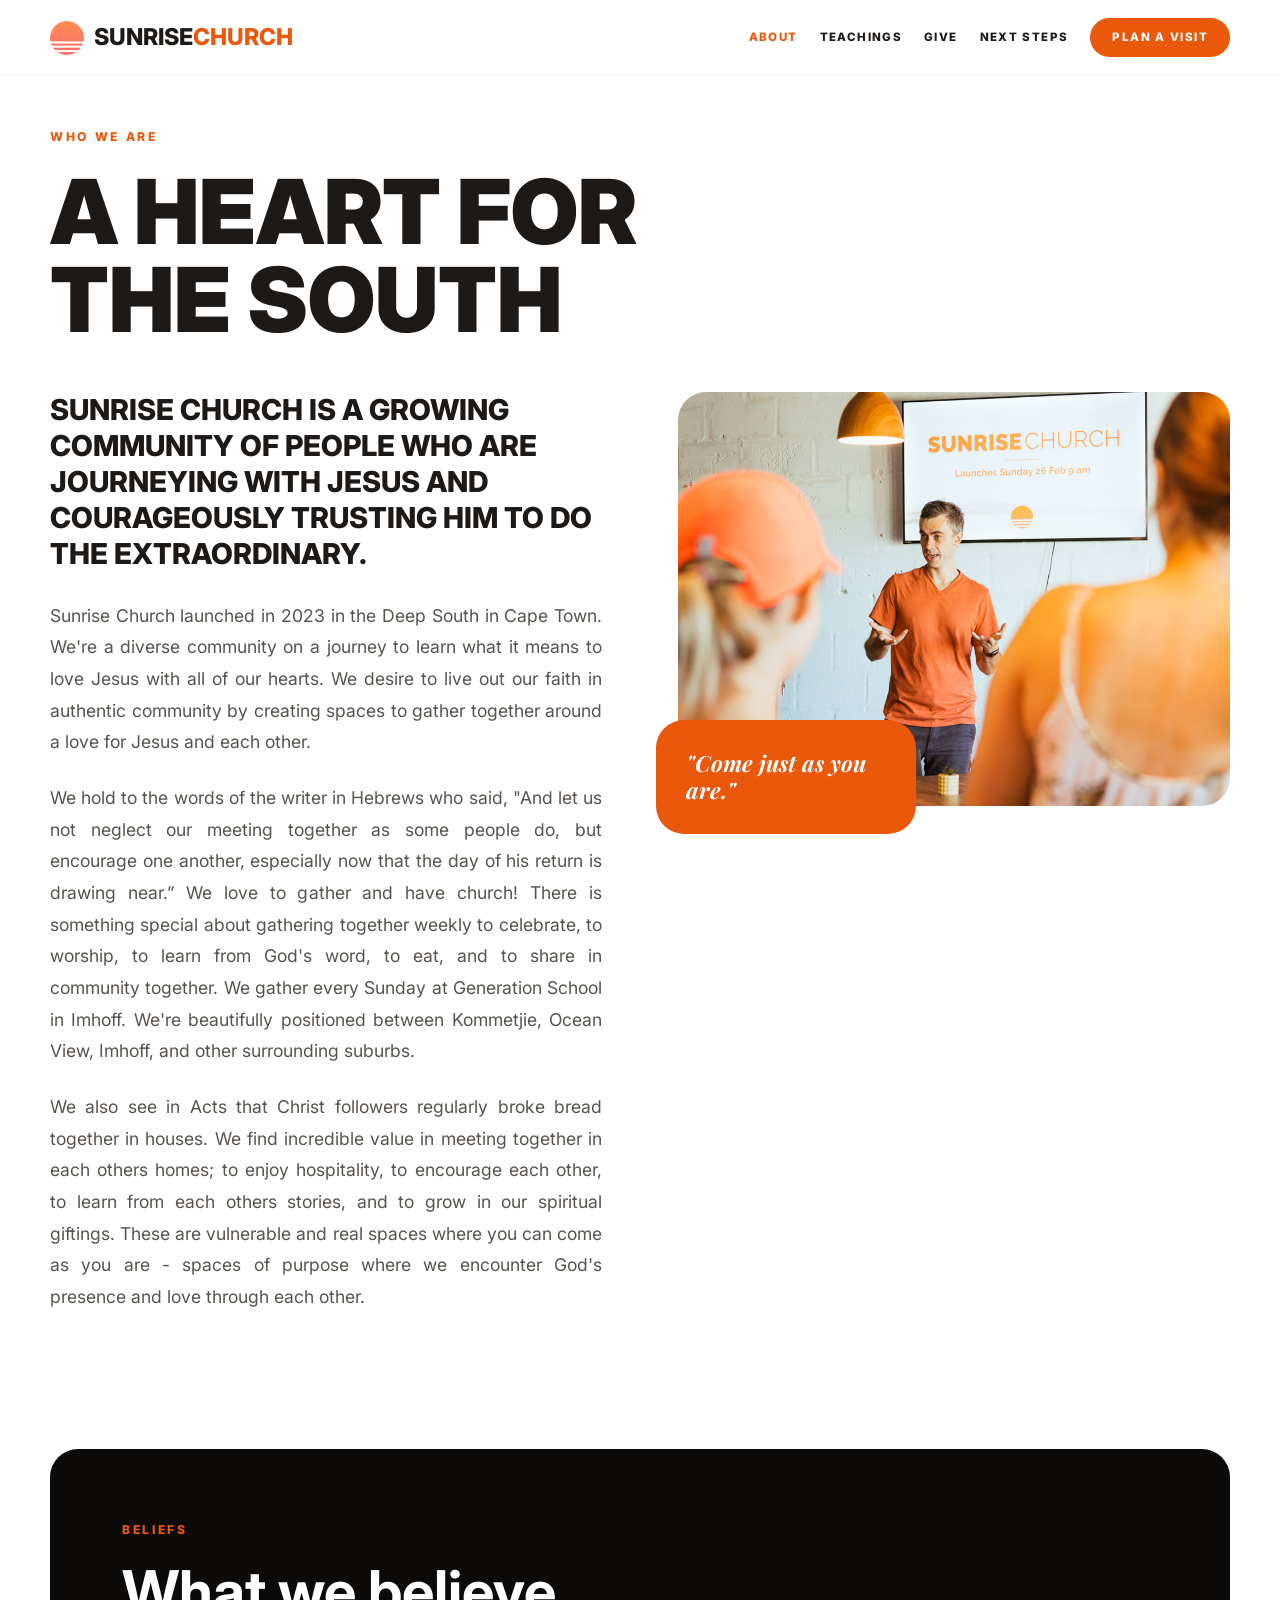
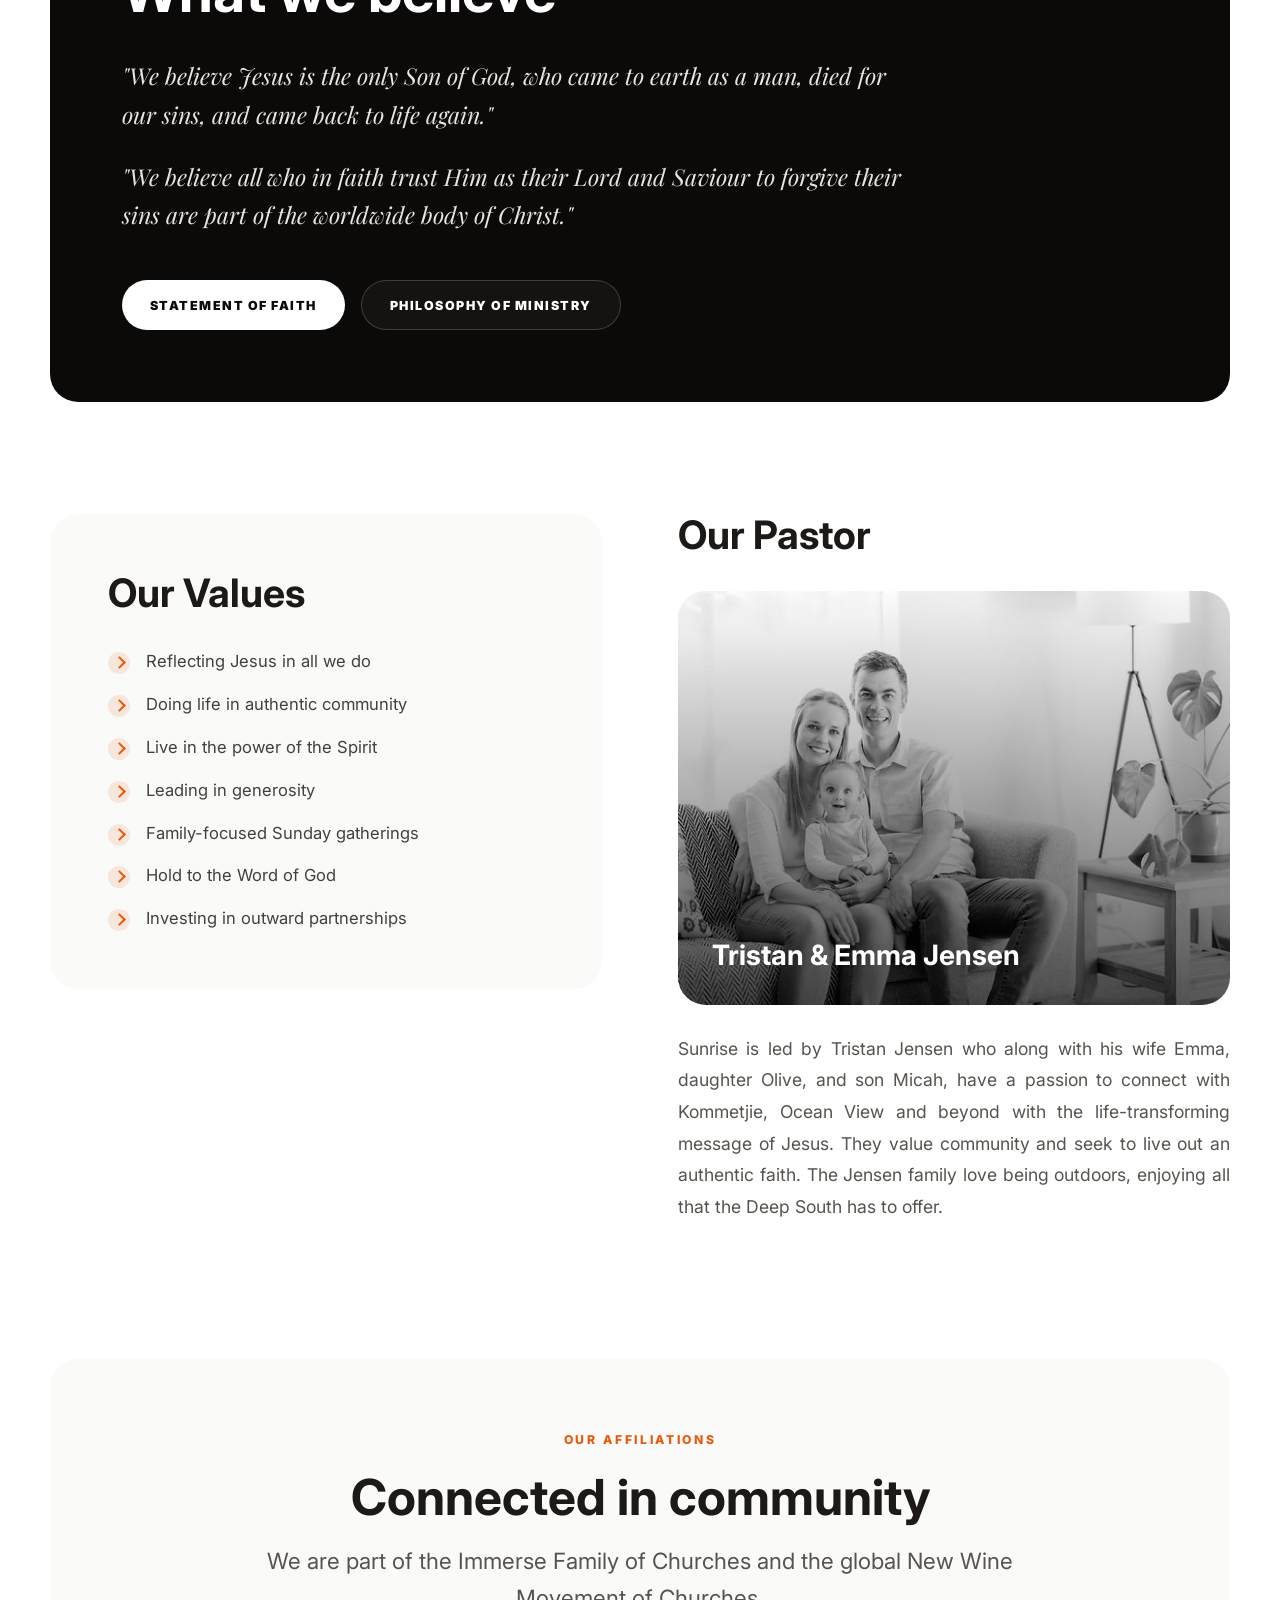
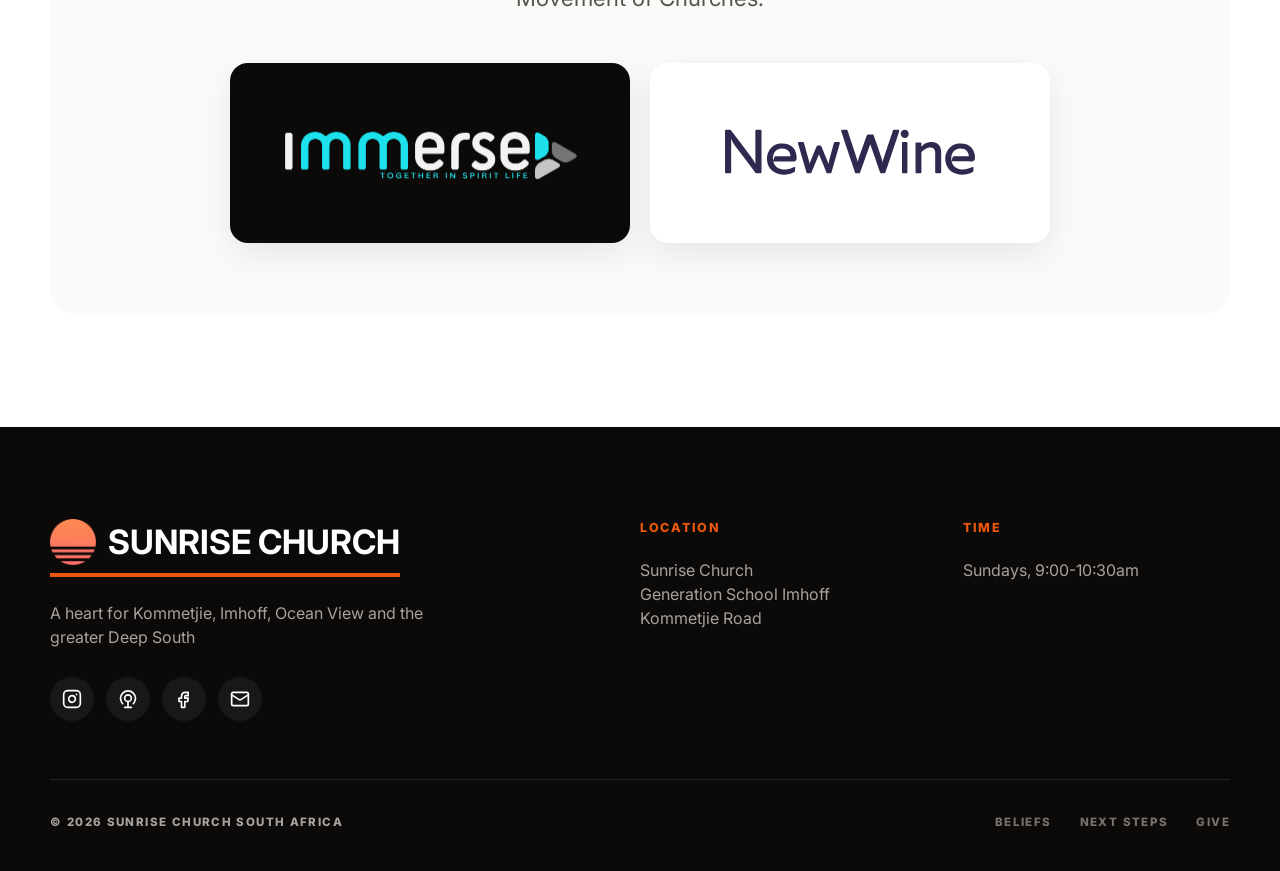
==== about/index.html @ ac9db810 "Add logo" ====
<!doctype html>
<html lang="en">
  <head>
    <meta charset="UTF-8">
    <meta name="viewport" content="width=device-width, initial-scale=1.0">
    <meta
      name="description"
      content="Learn about Sunrise Church, our beliefs, our values, and our heart for Cape Town's Deep South."
    >
    <title>About | Sunrise Church</title>
    <link rel="icon" href="../favicon.ico" sizes="any">
    <link rel="icon" href="../favicon.png" type="image/png">
    <link rel="apple-touch-icon" href="../apple-touch-icon.png">
    <link rel="stylesheet" href="../assets/css/styles.css">
    <script src="../assets/js/main.js" defer></script>
  </head>
  <body class="inner-page about-page">
    <header class="site-nav" data-site-nav>
      <div class="nav-inner">
        <a class="brand" href="../" aria-label="Sunrise Church home">
          <img class="brand-logo" src="../assets/images/logo-mark.png" width="34" height="34" alt="">
          <span class="brand-text">SUNRISE<span>CHURCH</span></span>
        </a>
        <nav class="desktop-nav" aria-label="Main navigation">
          <a href="../about/">About</a>
          <a href="../#teaching">Teachings</a>
          <a href="../give/">Give</a>
          <a href="../next-steps/">Next Steps</a>
          <a class="visit-pill" href="../visit/">Plan a Visit</a>
        </nav>
        <button class="menu-toggle" type="button" data-menu-toggle aria-controls="mobile-menu" aria-expanded="false" aria-label="Open menu">
          <svg viewBox="0 0 24 24" aria-hidden="true">
            <path d="M4 6h16"></path>
            <path d="M4 12h16"></path>
            <path d="M4 18h16"></path>
          </svg>
        </button>
      </div>
      <div class="mobile-menu" id="mobile-menu" data-mobile-menu hidden>
        <div class="mobile-menu-header">
          <a class="brand mobile-brand" href="../" aria-label="Sunrise Church home">
            <img class="brand-logo" src="../assets/images/logo-mark.png" width="34" height="34" alt="">
            <span class="brand-text">SUNRISE<span>CHURCH</span></span>
          </a>
          <button class="menu-close" type="button" data-menu-close aria-label="Close menu">
            <svg viewBox="0 0 24 24" aria-hidden="true">
              <path d="M18 6 6 18"></path>
              <path d="m6 6 12 12"></path>
            </svg>
          </button>
        </div>
        <nav class="mobile-nav" aria-label="Mobile navigation">
          <a href="../about/">About</a>
          <a href="../visit/">Plan a Visit</a>
          <a href="../#teaching">Teachings</a>
          <a href="../give/">Give</a>
          <a href="../next-steps/">Next Steps</a>
        </nav>
      </div>
    </header>

    <main class="page-shell">
      <section class="container">
        <span class="eyebrow">Who we are</span>
        <h1 class="page-title">A HEART FOR<br>THE SOUTH</h1>

        <div class="two-column intro-grid">
          <div>
            <p class="statement">
              Sunrise Church is a growing community of people who are journeying
              with Jesus and courageously trusting Him to do the extraordinary.
            </p>
            <p class="large-copy">
              Sunrise Church launched in 2023 in the Deep South in Cape Town.
              We're a diverse community on a journey to learn what it means to
              love Jesus with all of our hearts. We desire to live out our faith
              in authentic community by creating spaces to gather together
              around a love for Jesus and each other.
            </p>
            <p class="large-copy">
              We hold to the words of the writer in Hebrews who said, "And let
              us not neglect our meeting together as some people do, but
              encourage one another, especially now that the day of his return
              is drawing near.” We love to gather and have church! There is
              something special about gathering together weekly to celebrate,
              to worship, to learn from God's word, to eat, and to share in
              community together. We gather every Sunday at Generation School
              in Imhoff. We're beautifully positioned between Kommetjie, Ocean
              View, Imhoff, and other surrounding suburbs.
            </p>
            <p class="large-copy">
              We also see in Acts that Christ followers regularly broke bread 
              together in houses. We find incredible value in meeting together 
              in each others homes; to enjoy hospitality, to encourage each 
              other, to learn from each others stories, and to grow in our 
              spiritual giftings. These are vulnerable and real spaces where 
              you can come as you are - spaces of purpose where we encounter 
              God's presence and love through each other.
            </p>
          </div>
          <div class="quote-image">
            <img
              src="../assets/images/sermon.jpg"
              alt="Church community gathered together"
            >
            <div>"Come just as you are."</div>
          </div>
        </div>

        <section class="beliefs-panel">
          <span class="eyebrow">Beliefs</span>
          <h2>What we believe</h2>
          <div class="belief-copy">
            <p>
              "We believe Jesus is the only Son of God, who came to earth as a
              man, died for our sins, and came back to life again."
            </p>
            <p>
              "We believe all who in faith trust Him as their Lord and Saviour
              to forgive their sins are part of the worldwide body of Christ."
            </p>
          </div>
          <div class="button-row">
            <a
              class="btn btn-light"
              href="Sunrise-Statement_of_Faith.pdf"
              target="_blank"
              rel="noopener noreferrer"
            >
              Statement of Faith
            </a>
            <a
              class="btn btn-outline-light"
              href="Sunrise-Philosophy_of_Ministry.pdf"
              target="_blank"
              rel="noopener noreferrer"
            >
              Philosophy of Ministry
            </a>
          </div>
        </section>

        <section class="two-column values-pastor">
          <div class="values-card">
            <h2>Our Values</h2>
            <ul class="check-list">
              <li>Reflecting Jesus in all we do</li>
              <li>Doing life in authentic community</li>
              <li>Live in the power of the Spirit</li>
              <li>Leading in generosity</li>
              <li>Family-focused Sunday gatherings</li>
              <li>Hold to the Word of God</li>
              <li>Investing in outward partnerships</li>
            </ul>
          </div>

          <div>
            <h2 class="block-title">Our Pastor</h2>
            <div class="pastor-card">
              <img
                src="../assets/images/tristan-emma-olive.jpg"
                alt="Pastor Tristan and Emma Jensen with Olive"
              >
              <div>
                <strong>Tristan &amp; Emma Jensen</strong>
              </div>
            </div>
            <p class="large-copy">
              Sunrise is led by Tristan Jensen who along with his wife Emma,
              daughter Olive, and son Micah, have a passion to connect with
              Kommetjie, Ocean View and beyond with the life-transforming
              message of Jesus. They value community and seek to live out an
              authentic faith. The Jensen family love being outdoors, enjoying
              all that the Deep South has to offer.
            </p>
          </div>
        </section>

        <section class="affiliations-panel" aria-labelledby="affiliations-title">
          <span class="eyebrow">Our affiliations</span>
          <h2 id="affiliations-title">Connected in community</h2>
          <p>
            We are part of the Immerse Family of Churches and the global New
            Wine Movement of Churches.
          </p>
          <div class="affiliation-logos">
            <a
              class="affiliation-logo affiliation-logo-immerse"
              href="https://www.immersenetwork.org.za/"
              target="_blank"
              rel="noopener noreferrer"
              aria-label="Visit the Immerse Network website"
            >
              <img
                src="../assets/images/immerse-network-logo.png"
                alt="Immerse Network — Together in Spirit Life"
              >
            </a>
            <a
              class="affiliation-logo affiliation-logo-new-wine"
              href="https://new-wine.org/"
              target="_blank"
              rel="noopener noreferrer"
              aria-label="Visit the New Wine website"
            >
              <img
                src="../assets/images/new-wine-logo.svg"
                alt="New Wine"
              >
            </a>
          </div>
        </section>
      </section>
    </main>

    <footer class="site-footer">
      <div class="container footer-grid">
        <div class="footer-brand-block">
          <h2><img class="footer-logo" src="../assets/images/logo-mark.png" width="46" height="46" alt=""><span>SUNRISE CHURCH</span></h2>
          <p>
            A heart for Kommetjie, Imhoff, Ocean View and the greater Deep South
          </p>
          <div class="social-links">
            <a href="https://www.instagram.com/sunrisechurchcapetown" target="_blank" rel="noopener noreferrer" aria-label="Sunrise Church on Instagram">
              <svg viewBox="0 0 24 24" aria-hidden="true">
                <rect width="20" height="20" x="2" y="2" rx="5"></rect>
                <path d="M16 11.37A4 4 0 1 1 12.63 8 4 4 0 0 1 16 11.37Z"></path>
                <path d="M17.5 6.5h.01"></path>
              </svg>
            </a>
            <a href="https://spotify.link/eLP6AocpMDb" target="_blank" rel="noopener noreferrer" aria-label="Listen to Sunrise Church on Spotify">
              <svg viewBox="0 0 24 24" aria-hidden="true">
                <circle cx="12" cy="11" r="4"></circle>
                <path d="M12 15v7"></path>
                <path d="M8 22h8"></path>
                <path d="M18.5 17.5a9 9 0 1 0-13 0"></path>
              </svg>
            </a>
            <a href="https://www.facebook.com/profile.php?id=100088437964446" target="_blank" rel="noopener noreferrer" aria-label="Sunrise Church on Facebook">
              <svg viewBox="0 0 24 24" aria-hidden="true">
                <path d="M14 8h3V4h-3c-3.3 0-5 2-5 5v2H6v4h3v7h4v-7h3.5l.5-4h-4V9c0-.7.3-1 1-1Z"></path>
              </svg>
            </a>
            <a href="mailto:info@sunrisechurch.co.za" aria-label="Email Sunrise Church">
              <svg viewBox="0 0 24 24" aria-hidden="true">
                <rect width="20" height="16" x="2" y="4" rx="2"></rect>
                <path d="m22 7-8.97 5.7a1.94 1.94 0 0 1-2.06 0L2 7"></path>
              </svg>
            </a>
          </div>
        </div>
        <div>
          <h3>Location</h3>
          <p>
            <a class="footer-location-link" href="https://maps.app.goo.gl/TuEVfKt7bGEsn8uT9" target="_blank" rel="noopener noreferrer">
              Sunrise Church<br>Generation School Imhoff<br>Kommetjie Road
            </a>
          </p>
        </div>
        <div>
          <h3>Time</h3>
          <p>Sundays, 9:00-10:30am</p>
        </div>
      </div>
      <div class="container footer-bottom">
        <p>&copy; <span data-current-year>2026</span> Sunrise Church South Africa</p>
        <div>
          <a href="../about/">Beliefs</a>
          <a href="../next-steps/">Next Steps</a>
          <a href="../give/">Give</a>
        </div>
      </div>
    </footer>
  </body>
</html>
---- assets/css/styles.css ----
@import url("https://fonts.googleapis.com/css2?family=Inter:wght@300;400;500;600;700;800;900&family=Playfair+Display:ital,wght@0,400;0,700;0,900;1,400&display=swap");

:root {
  --font-sans: "Inter", ui-sans-serif, system-ui, sans-serif;
  --font-serif: "Playfair Display", Georgia, serif;
  --color-white: #ffffff;
  --color-black: #0c0a09;
  --color-stone-50: #fafaf9;
  --color-stone-100: #f5f5f4;
  --color-stone-200: #e7e5e4;
  --color-stone-400: #a8a29e;
  --color-stone-500: #78716c;
  --color-stone-600: #57534e;
  --color-stone-900: #1c1917;
  --color-stone-950: #0c0a09;
  --color-orange: #ea580c;
  --color-orange-dark: #c2410c;
  --container: 1180px;
  --radius-sm: 12px;
  --radius-md: 18px;
  --radius-lg: 28px;
  --shadow-soft: 0 18px 60px rgba(12, 10, 9, 0.08);
  --shadow-strong: 0 28px 80px rgba(12, 10, 9, 0.18);
}

* {
  box-sizing: border-box;
}

html {
  scroll-behavior: smooth;
}

body {
  margin: 0;
  color: var(--color-stone-900);
  background: var(--color-white);
  font-family: var(--font-sans);
  line-height: 1.5;
  text-rendering: optimizeLegibility;
}

body.menu-open {
  overflow: hidden;
}

body.muted-page {
  background: var(--color-stone-50);
}

img {
  display: block;
  max-width: 100%;
}

a {
  color: inherit;
  text-decoration: none;
}

button,
input,
select {
  font: inherit;
}

svg {
  width: 1.25rem;
  height: 1.25rem;
  fill: none;
  stroke: currentColor;
  stroke-width: 2;
  stroke-linecap: round;
  stroke-linejoin: round;
}

.container {
  width: min(100% - 32px, var(--container));
  margin: 0 auto;
}

.container.narrow {
  max-width: 880px;
}

.center-text {
  text-align: center;
}

.site-nav {
  position: fixed;
  inset: 0 0 auto;
  z-index: 50;
  color: var(--color-stone-900);
  padding: 18px 0;
  background: rgba(255, 255, 255, 0.94);
  box-shadow: 0 1px 0 rgba(12, 10, 9, 0.06);
  backdrop-filter: blur(14px);
  transition: background 240ms ease, box-shadow 240ms ease, padding 240ms ease, color 240ms ease;
}

body.home-page .site-nav {
  color: var(--color-white);
  padding: 28px 0;
  background: transparent;
  box-shadow: none;
  backdrop-filter: none;
}

body.home-page .site-nav.nav-scrolled,
body.home-page.menu-open .site-nav {
  color: var(--color-stone-900);
  padding: 18px 0;
  background: rgba(255, 255, 255, 0.94);
  box-shadow: 0 1px 0 rgba(12, 10, 9, 0.06);
  backdrop-filter: blur(14px);
}

.nav-inner {
  width: min(100% - 32px, var(--container));
  margin: 0 auto;
  display: flex;
  align-items: center;
  justify-content: space-between;
  gap: 24px;
}

.brand {
  display: inline-flex;
  align-items: center;
  gap: 10px;
  color: inherit;
  font-size: 1.45rem;
  font-weight: 800;
  line-height: 1;
  letter-spacing: 0;
}

.brand-logo {
  width: 34px;
  height: 34px;
  flex: 0 0 auto;
}

.brand-text span {
  color: #fb923c;
}

.site-nav.nav-scrolled .brand-text span,
body.inner-page .brand-text span,
body.menu-open .brand-text span {
  color: var(--color-orange);
}

.desktop-nav {
  display: flex;
  align-items: center;
  gap: 22px;
}

.desktop-nav a {
  font-size: 0.72rem;
  font-weight: 800;
  text-transform: uppercase;
  letter-spacing: 0.12em;
  transition: color 160ms ease, opacity 160ms ease, background 160ms ease;
}

.desktop-nav a:hover,
.desktop-nav a.is-active {
  color: var(--color-orange);
}

body.home-page .site-nav:not(.nav-scrolled) .desktop-nav a:hover,
body.home-page .site-nav:not(.nav-scrolled) .desktop-nav a.is-active {
  color: #fb923c;
}

.visit-pill {
  border-radius: 999px;
  padding: 11px 22px;
  background: var(--color-orange);
  color: var(--color-white) !important;
}

.visit-pill:hover {
  background: var(--color-orange-dark);
}

body.home-page .site-nav:not(.nav-scrolled) .visit-pill {
  color: var(--color-black) !important;
  background: var(--color-white);
}

body.home-page .site-nav:not(.nav-scrolled) .visit-pill:hover {
  color: var(--color-white) !important;
  background: #fb923c;
}

.menu-toggle,
.menu-close {
  display: none;
  border: 0;
  background: transparent;
  color: inherit;
  cursor: pointer;
  padding: 8px;
}

.menu-toggle svg,
.menu-close svg {
  width: 1.75rem;
  height: 1.75rem;
}

.mobile-menu {
  position: fixed;
  inset: 0;
  z-index: 70;
  height: 100vh;
  height: 100dvh;
  display: flex;
  flex-direction: column;
  overflow-y: auto;
  padding: 28px;
  color: var(--color-white);
  background: rgba(12, 10, 9, 0.94);
}

.mobile-menu::after {
  content: "";
  margin-top: auto;
  border-top: 1px solid var(--color-white);
}

.mobile-menu[hidden] {
  display: none;
}

.mobile-menu-header {
  display: flex;
  align-items: center;
  justify-content: space-between;
  margin-bottom: 54px;
}

.mobile-brand {
  color: var(--color-white);
}

.mobile-nav {
  display: grid;
  gap: 24px;
}

.mobile-nav a {
  color: var(--color-white);
  font-size: 2.8rem;
  font-weight: 300;
  line-height: 1;
  transition: color 160ms ease;
}

.mobile-nav a:hover,
.mobile-nav a.is-active {
  color: var(--color-orange);
}

.hero {
  position: relative;
  min-height: 100vh;
  display: grid;
  place-items: center;
  overflow: hidden;
  color: var(--color-white);
  isolation: isolate;
}

.hero-image,
.hero-overlay {
  position: absolute;
  inset: 0;
  width: 100%;
  height: 100%;
}

.hero-image {
  object-fit: cover;
  z-index: -3;
}

.hero-overlay {
  background: rgba(0, 0, 0, 0.5);
  z-index: -2;
}

.hero-content {
  width: min(100% - 32px, 980px);
  text-align: center;
  padding-top: 84px;
}

.hero h1 {
  margin: 0 0 28px;
  font-size: 4.2rem;
  font-weight: 900;
  line-height: 0.94;
  letter-spacing: 0;
}

.hero p {
  max-width: 680px;
  margin: 0 auto 42px;
  color: rgba(255, 255, 255, 0.9);
  font-size: 1.15rem;
  font-weight: 300;
}

.scroll-line {
  position: absolute;
  left: 50%;
  bottom: 34px;
  width: 1px;
  height: 82px;
  background: linear-gradient(180deg, transparent, rgba(255, 255, 255, 0.76), transparent);
}

.section {
  padding: 112px 0;
  background: var(--color-white);
}

.section-muted {
  background: var(--color-stone-50);
}

.two-column {
  display: grid;
  grid-template-columns: minmax(0, 1fr) minmax(0, 1fr);
  gap: 76px;
}

.align-center {
  align-items: center;
}

.eyebrow {
  display: block;
  margin-bottom: 22px;
  color: var(--color-orange);
  font-size: 0.76rem;
  font-weight: 800;
  letter-spacing: 0.22em;
  text-transform: uppercase;
}

.section-title {
  margin: 0 0 28px;
  font-size: 3.4rem;
  font-weight: 800;
  line-height: 1.08;
  letter-spacing: 0;
}

.lead {
  margin: 0 0 34px;
  color: var(--color-stone-600);
  font-size: 1.2rem;
  line-height: 1.75;
}

.lead.dark {
  color: var(--color-stone-400);
}

.text-link,
.card-link,
.small-link {
  display: inline-flex;
  align-items: center;
  gap: 10px;
  color: var(--color-stone-900);
  font-size: 0.82rem;
  font-weight: 800;
  letter-spacing: 0.12em;
  text-transform: uppercase;
}

.text-link svg {
  transition: transform 160ms ease;
}

.text-link:hover svg {
  transform: translateX(6px);
}

.card-link,
.small-link {
  color: var(--color-orange);
}

.image-mosaic {
  display: grid;
  grid-template-columns: repeat(2, minmax(0, 1fr));
  gap: 16px;
}

.mosaic-column {
  display: grid;
  gap: 16px;
}

.mosaic-column.offset {
  padding-top: 44px;
}

.image-mosaic img,
.quote-image img,
.media-card img,
.pastor-card img {
  width: 100%;
  height: 100%;
  object-fit: cover;
}

.image-mosaic img {
  min-height: 220px;
  border-radius: var(--radius-lg);
  filter: grayscale(1);
  transition: filter 300ms ease;
}

.image-mosaic img:hover {
  filter: grayscale(0);
}

.stat-card,
.accent-card {
  min-height: 224px;
  border-radius: var(--radius-lg);
  padding: 30px;
}

.stat-card {
  display: flex;
  flex-direction: column;
  justify-content: flex-end;
  background: var(--color-stone-50);
  border: 1px solid var(--color-stone-100);
}

.stat-card strong {
  font-size: 2rem;
  line-height: 1;
}

.stat-card span {
  margin-top: 8px;
  color: var(--color-stone-500);
  font-size: 0.76rem;
  font-weight: 800;
  letter-spacing: 0.12em;
  text-transform: uppercase;
}

.accent-card {
  display: flex;
  min-height: 286px;
  flex-direction: column;
  justify-content: space-between;
  color: var(--color-white);
  background: var(--color-orange);
}

.accent-card svg {
  width: 2rem;
  height: 2rem;
}

.accent-card p {
  margin: 0;
  font-size: 1.55rem;
  font-weight: 800;
  line-height: 1.18;
}

.section-heading-row {
  display: flex;
  align-items: flex-end;
  justify-content: space-between;
  gap: 28px;
  margin-bottom: 64px;
}

.section-heading-row .section-title {
  max-width: 680px;
  margin-bottom: 0;
}

.subtle-link {
  padding-bottom: 6px;
  border-bottom: 2px solid var(--color-stone-200);
  color: var(--color-stone-500);
  font-weight: 700;
  transition: color 160ms ease, border-color 160ms ease;
}

.subtle-link:hover {
  color: var(--color-stone-900);
  border-color: var(--color-stone-900);
}

.card-grid {
  display: grid;
  gap: 28px;
}

.card-grid.three {
  grid-template-columns: repeat(3, minmax(0, 1fr));
}

.feature-card {
  padding: 44px;
  border: 1px solid var(--color-stone-100);
  border-radius: var(--radius-lg);
  background: var(--color-white);
  box-shadow: 0 1px 0 rgba(12, 10, 9, 0.03);
  transition: transform 180ms ease, box-shadow 180ms ease;
}

.feature-card:hover {
  transform: translateY(-6px);
  box-shadow: var(--shadow-soft);
}

.feature-card h3 {
  margin: 0 0 14px;
  font-size: 1.8rem;
  line-height: 1.12;
}

.feature-card p {
  min-height: 84px;
  margin: 0 0 28px;
  color: var(--color-stone-500);
  line-height: 1.65;
}

.icon-badge,
.info-icon {
  display: grid;
  place-items: center;
  width: 58px;
  height: 58px;
  border-radius: var(--radius-md);
  color: var(--color-orange);
  background: var(--color-stone-50);
  transition: color 160ms ease, background 160ms ease;
}

.feature-card:hover .icon-badge {
  color: var(--color-white);
  background: var(--color-orange);
}

.teaching-section {
  color: var(--color-white);
  background: var(--color-stone-950);
}

.media-card {
  position: relative;
  aspect-ratio: 1;
  overflow: hidden;
  border-radius: var(--radius-lg);
  background: var(--color-stone-900);
}

.media-card.tilted {
  transform: rotate(2deg);
}

.media-card img {
  opacity: 0.62;
  transition: transform 600ms ease;
}

.media-card:hover img {
  transform: scale(1.04);
}

.play-button {
  position: absolute;
  left: 50%;
  top: 50%;
  display: grid;
  place-items: center;
  width: 88px;
  height: 88px;
  border-radius: 999px;
  color: var(--color-black);
  background: var(--color-white);
  transform: translate(-50%, -50%);
  transition: transform 160ms ease;
}

.play-button:hover {
  transform: translate(-50%, -50%) scale(1.08);
}

.play-button svg {
  width: 2rem;
  height: 2rem;
  fill: currentColor;
  stroke: currentColor;
}

.teaching-title {
  margin: 0 0 28px;
  font-size: 4.6rem;
  font-weight: 900;
  line-height: 0.98;
  letter-spacing: 0;
}

.podcast-links {
  display: flex;
  gap: 12px;
  margin-top: 30px;
}

.podcast-links a {
  display: grid;
  place-items: center;
  width: 46px;
  height: 46px;
  border: 1px solid rgba(255, 255, 255, 0.16);
  border-radius: 999px;
  color: var(--color-white);
  background: rgba(255, 255, 255, 0.06);
  transition: background 160ms ease, border-color 160ms ease, transform 160ms ease;
}

.podcast-links a:hover {
  border-color: rgba(255, 255, 255, 0.34);
  background: rgba(255, 255, 255, 0.14);
  transform: translateY(-2px);
}

.button-row {
  display: flex;
  flex-wrap: wrap;
  gap: 16px;
}

.button-row.center {
  justify-content: center;
}

.btn {
  display: inline-flex;
  align-items: center;
  justify-content: center;
  min-height: 50px;
  border: 0;
  border-radius: 999px;
  padding: 15px 28px;
  cursor: pointer;
  font-size: 0.78rem;
  font-weight: 900;
  letter-spacing: 0.12em;
  line-height: 1.1;
  text-align: center;
  text-transform: uppercase;
  transition: color 160ms ease, background 160ms ease, transform 160ms ease, border-color 160ms ease;
}

.btn:hover {
  transform: translateY(-2px);
}

.btn-primary {
  color: var(--color-white);
  background: var(--color-orange);
  box-shadow: var(--shadow-strong);
}

.btn-primary:hover {
  color: var(--color-black);
  background: var(--color-white);
}

.btn-ghost {
  color: var(--color-white);
  border: 1px solid rgba(255, 255, 255, 0.28);
  background: rgba(255, 255, 255, 0.12);
  backdrop-filter: blur(14px);
}

.btn-ghost:hover {
  background: rgba(255, 255, 255, 0.2);
}

.btn-light {
  color: var(--color-black);
  background: var(--color-white);
}

.btn-light:hover {
  color: var(--color-white);
  background: var(--color-orange);
}

.btn-outline-light {
  color: var(--color-white);
  border: 1px solid rgba(255, 255, 255, 0.18);
  background: rgba(255, 255, 255, 0.04);
}

.btn-outline-light:hover {
  background: rgba(255, 255, 255, 0.12);
}

.btn-dark {
  color: var(--color-white);
  background: var(--color-black);
}

.btn-dark:hover {
  background: var(--color-orange);
}

.btn-disabled,
.btn-disabled:hover {
  width: 100%;
  color: var(--color-stone-500);
  background: var(--color-stone-200);
  cursor: not-allowed;
  transform: none;
}

.light-disabled,
.light-disabled:hover {
  color: rgba(255, 255, 255, 0.82);
  background: rgba(255, 255, 255, 0.18);
}

.connect-panel {
  display: flex;
  align-items: center;
  justify-content: space-between;
  gap: 34px;
  padding: 64px;
  border: 1px solid var(--color-stone-100);
  border-radius: var(--radius-lg);
  background: var(--color-stone-50);
}

.connect-panel h2 {
  margin: 0 0 8px;
  font-size: 3.1rem;
  line-height: 1.05;
}

.connect-panel p {
  margin: 0;
  color: var(--color-stone-500);
  font-size: 1.2rem;
}

.site-footer {
  color: var(--color-white);
  background: var(--color-stone-950);
  padding: 92px 0 40px;
}

.footer-grid {
  display: grid;
  grid-template-columns: 2fr 1fr 1fr;
  gap: 56px;
  padding-bottom: 58px;
  border-bottom: 1px solid rgba(255, 255, 255, 0.1);
}

.footer-brand-block h2 {
  display: inline-flex;
  align-items: center;
  gap: 12px;
  margin: 0 0 24px;
  border-bottom: 4px solid var(--color-orange);
  padding-bottom: 8px;
  font-size: 2.1rem;
  line-height: 1;
}

.footer-logo {
  width: 46px;
  height: 46px;
  flex: 0 0 auto;
}

.footer-brand-block p,
.site-footer p {
  margin: 0;
  color: var(--color-stone-400);
}

.footer-brand-block p {
  max-width: 420px;
  margin-bottom: 28px;
}

.site-footer h3 {
  margin: 0 0 20px;
  color: var(--color-orange);
  font-size: 0.78rem;
  font-weight: 800;
  letter-spacing: 0.14em;
  text-transform: uppercase;
}

.footer-location-link {
  display: inline-block;
  color: inherit;
}

.footer-location-link:hover {
  color: var(--color-white);
}

.social-links {
  display: flex;
  gap: 12px;
}

.social-links a {
  display: grid;
  place-items: center;
  width: 44px;
  height: 44px;
  border-radius: 999px;
  background: rgba(255, 255, 255, 0.06);
  transition: background 160ms ease;
}

.social-links a:hover {
  background: var(--color-orange);
}

.footer-bottom {
  display: flex;
  align-items: center;
  justify-content: space-between;
  gap: 24px;
  padding-top: 34px;
  color: var(--color-stone-500);
  font-size: 0.72rem;
  font-weight: 800;
  letter-spacing: 0.12em;
  text-transform: uppercase;
}

.footer-bottom div {
  display: flex;
  gap: 28px;
}

.footer-bottom a {
  transition: color 160ms ease;
}

.footer-bottom a:hover {
  color: var(--color-white);
}

.page-shell {
  padding: 154px 0 112px;
}

.page-title {
  margin: 0 0 76px;
  font-size: 4.8rem;
  font-weight: 900;
  line-height: 0.98;
  letter-spacing: 0;
}

.page-title.single {
  margin-bottom: 32px;
}

.intro-grid {
  align-items: start;
  margin-bottom: 112px;
}

.statement {
  margin: 0 0 28px;
  color: var(--color-stone-900);
  font-size: 1.8rem;
  font-weight: 800;
  line-height: 1.25;
  text-transform: uppercase;
}

.large-copy {
  margin: 0 0 24px;
  color: var(--color-stone-600);
  font-size: 1.1rem;
  line-height: 1.8;
}

.about-page .large-copy {
  text-align: justify;
}

.quote-image {
  position: relative;
}

.quote-image img {
  aspect-ratio: 4 / 3;
  border-radius: var(--radius-lg);
}

.quote-image div {
  position: absolute;
  left: -22px;
  bottom: -28px;
  max-width: 260px;
  border-radius: var(--radius-lg);
  padding: 30px;
  color: var(--color-white);
  background: var(--color-orange);
  font-family: var(--font-serif);
  font-size: 1.4rem;
  font-style: italic;
  font-weight: 700;
  line-height: 1.2;
}

.beliefs-panel {
  margin-bottom: 112px;
  padding: 72px;
  border-radius: var(--radius-lg);
  color: var(--color-white);
  background: var(--color-stone-950);
}

.beliefs-panel h2 {
  margin: 0 0 36px;
  font-size: 3.6rem;
  line-height: 1.05;
}

.belief-copy {
  display: grid;
  gap: 24px;
  max-width: 800px;
  margin-bottom: 46px;
}

.belief-copy p {
  margin: 0;
  color: var(--color-stone-200);
  font-family: var(--font-serif);
  font-size: 1.45rem;
  font-style: italic;
  line-height: 1.65;
}

.values-pastor {
  align-items: start;
}

.values-card {
  padding: 58px;
  border-radius: var(--radius-lg);
  background: var(--color-stone-50);
}

.values-card h2,
.block-title {
  margin: 0 0 34px;
  font-size: 2.45rem;
  line-height: 1.08;
}

.check-list {
  display: grid;
  gap: 18px;
  margin: 0;
  padding: 0;
  list-style: none;
}

.check-list li {
  position: relative;
  padding-left: 38px;
  color: var(--color-stone-700, #44403c);
  font-size: 1.04rem;
}

.check-list li::before {
  content: "";
  position: absolute;
  left: 0;
  top: 3px;
  width: 22px;
  height: 22px;
  border-radius: 999px;
  background: rgba(234, 88, 12, 0.12);
}

.check-list li::after {
  content: "";
  position: absolute;
  left: 7px;
  top: 9px;
  width: 7px;
  height: 7px;
  border-right: 2px solid var(--color-orange);
  border-bottom: 2px solid var(--color-orange);
  transform: rotate(-45deg);
}

.pastor-card {
  position: relative;
  aspect-ratio: 4 / 3;
  overflow: hidden;
  margin-bottom: 28px;
  border-radius: var(--radius-lg);
  background: var(--color-stone-200);
}

.pastor-card img {
  filter: grayscale(1);
  transition: filter 300ms ease;
}

.pastor-card:hover img {
  filter: grayscale(0);
}

.pastor-card::after {
  content: "";
  position: absolute;
  inset: 0;
  background: linear-gradient(180deg, transparent, rgba(0, 0, 0, 0.62));
}

.pastor-card div {
  position: absolute;
  inset: auto 0 0;
  z-index: 1;
  padding: 34px;
  color: var(--color-white);
}

.pastor-card strong,
.pastor-card span {
  display: block;
}

.pastor-card strong {
  font-size: 1.75rem;
  line-height: 1.15;
}

.pastor-card span {
  margin-top: 8px;
  color: rgba(255, 255, 255, 0.74);
  font-size: 0.72rem;
  font-weight: 800;
  letter-spacing: 0.12em;
  text-transform: uppercase;
}

.affiliations-panel {
  margin-top: 112px;
  padding: 72px;
  border-radius: var(--radius-lg);
  text-align: center;
  background: var(--color-stone-50);
}

.affiliations-panel h2 {
  margin: 0 0 20px;
  font-size: 3.1rem;
  line-height: 1.05;
}

.affiliations-panel > p {
  max-width: 760px;
  margin: 0 auto;
  color: var(--color-stone-600);
  font-size: 1.4rem;
  line-height: 1.65;
}

.affiliation-logos {
  display: grid;
  grid-template-columns: repeat(2, minmax(0, 1fr));
  gap: 20px;
  max-width: 820px;
  margin: 46px auto 0;
}

.affiliation-logo {
  display: grid;
  min-height: 180px;
  place-items: center;
  border-radius: var(--radius-md);
  padding: 38px;
  box-shadow: 0 12px 34px rgba(12, 10, 9, 0.08);
  transition: transform 160ms ease, box-shadow 160ms ease;
}

.affiliation-logo:hover {
  transform: translateY(-3px);
  box-shadow: 0 18px 42px rgba(12, 10, 9, 0.14);
}

.affiliation-logo-immerse {
  background: var(--color-stone-950);
}

.affiliation-logo-immerse img {
  width: min(100%, 300px);
}

.affiliation-logo-new-wine {
  background: var(--color-white);
}

.affiliation-logo-new-wine img {
  width: min(100%, 250px);
}

.visit-grid {
  align-items: start;
}

.visit-page-shell {
  padding-bottom: 0;
}

.visit-hero {
  position: relative;
  min-height: 100vh;
  display: grid;
  align-items: stretch;
  overflow: hidden;
  color: var(--color-white);
  isolation: isolate;
}

.visit-hero-image,
.visit-hero-overlay {
  position: absolute;
  inset: 0;
  width: 100%;
  height: 100%;
}

.visit-hero-image {
  z-index: 0;
  object-fit: cover;
}

.visit-hero-overlay {
  z-index: 1;
  background:
    linear-gradient(90deg, rgba(12, 10, 9, 0.48), rgba(12, 10, 9, 0.14) 54%, rgba(12, 10, 9, 0.34)),
    linear-gradient(180deg, rgba(12, 10, 9, 0.18), rgba(12, 10, 9, 0.06) 42%, rgba(12, 10, 9, 0.42));
}

.visit-hero-content {
  position: relative;
  z-index: 2;
  width: min(100% - 32px, var(--container));
  min-height: 100vh;
  text-align: left;
  display: grid;
  grid-template-columns: minmax(0, 0.95fr) minmax(360px, 0.72fr);
  gap: 64px;
  align-items: stretch;
  padding-top: 128px;
  padding-bottom: 82px;
}

.visit-copy {
  align-self: start;
  padding-top: clamp(42px, 8vh, 96px);
}

.visit-copy .page-title {
  margin-bottom: 0;
  color: var(--color-white);
  font-size: clamp(4.2rem, 7.4vw, 7rem);
  text-align: left;
}

.visit-copy .visit-intro {
  max-width: 640px;
  margin: 0;
  color: rgba(255, 255, 255, 0.88);
  text-align: left;
}

.visit-details-card {
  align-self: start;
  margin-top: clamp(42px, 8vh, 96px);
  padding: 38px;
  border: 1px solid rgba(255, 255, 255, 0.12);
  border-radius: var(--radius-lg);
  background: var(--color-stone-950);
  box-shadow: 0 24px 70px rgba(12, 10, 9, 0.2);
}

.visit-details-card .info-row {
  gap: 18px;
}

.visit-details-card .info-row h2 {
  color: var(--color-white);
}

.visit-details-card .info-row p {
  color: rgba(255, 255, 255, 0.86);
}

.first-sundays-page-shell {
  padding-bottom: 96px;
}

.first-sundays-hero,
.midweek-hero {
  display: grid;
  grid-template-columns: minmax(0, 0.9fr) minmax(0, 1.1fr);
  gap: 72px;
  align-items: start;
}

.first-sundays-hero .page-title,
.midweek-hero .page-title {
  margin-bottom: 28px;
  font-size: clamp(3.2rem, 5.8vw, 5.6rem);
}

.first-sundays-intro,
.midweek-intro {
  padding: 46px;
  border: 1px solid var(--color-stone-100);
  border-radius: var(--radius-lg);
  background: var(--color-white);
  box-shadow: var(--shadow-soft);
}

.first-sundays-intro .large-copy:last-child,
.midweek-intro .large-copy:last-child {
  margin-bottom: 0;
}

.first-sundays-section,
.midweek-section {
  margin-top: 96px;
}

.first-sundays-details {
  display: grid;
  grid-template-columns: minmax(0, 0.85fr) minmax(0, 1.15fr);
  gap: 64px;
  align-items: start;
  padding: 64px;
  border-radius: var(--radius-lg);
  color: var(--color-white);
  background: var(--color-stone-950);
}

.first-sundays-details .section-title {
  margin-bottom: 0;
}

.details-list {
  display: grid;
  gap: 28px;
}

.details-list article {
  padding-bottom: 28px;
  border-bottom: 1px solid rgba(255, 255, 255, 0.12);
}

.details-list article:last-child {
  padding-bottom: 0;
  border-bottom: 0;
}

.details-list span {
  display: block;
  margin-bottom: 8px;
  color: var(--color-orange);
  font-size: 0.76rem;
  font-weight: 800;
  letter-spacing: 0.14em;
  text-transform: uppercase;
}

.details-list p {
  margin: 0;
  color: var(--color-stone-200);
  font-size: 1.08rem;
  line-height: 1.65;
}

.midweek-page-shell {
  padding-bottom: 96px;
}

.midweek-gatherings {
  display: grid;
  grid-template-columns: minmax(0, 0.85fr) minmax(0, 1.15fr);
  gap: 64px;
  align-items: start;
  padding: 64px;
  border-radius: var(--radius-lg);
  color: var(--color-white);
  background: var(--color-stone-950);
}

.midweek-gatherings .section-title {
  margin-bottom: 18px;
}

.midweek-gatherings > div:first-child p {
  margin: 0;
  color: var(--color-stone-200);
  font-size: 1.08rem;
  line-height: 1.7;
}

.midweek-list {
  display: grid;
  gap: 28px;
}

.midweek-list article {
  padding-bottom: 28px;
  border-bottom: 1px solid rgba(255, 255, 255, 0.12);
}

.midweek-list article:last-child {
  padding-bottom: 0;
  border-bottom: 0;
}

.midweek-list span {
  display: block;
  margin-bottom: 8px;
  color: var(--color-orange);
  font-size: 0.76rem;
  font-weight: 800;
  letter-spacing: 0.14em;
  text-transform: uppercase;
}

.midweek-list p {
  margin: 0;
  color: var(--color-stone-200);
  font-size: 1.08rem;
  line-height: 1.65;
}

.visit-intro {
  max-width: 620px;
  margin: -42px 0 46px;
  color: var(--color-stone-600);
  font-size: 1.18rem;
  line-height: 1.75;
}

.info-stack {
  display: grid;
  gap: 36px;
}

.info-row {
  display: grid;
  grid-template-columns: auto 1fr;
  gap: 22px;
  align-items: start;
}

.info-row h2 {
  margin: 0 0 8px;
  font-size: 1.24rem;
}

.info-row p {
  margin: 0 0 14px;
  color: var(--color-stone-500);
}

.info-icon {
  background: var(--color-white);
  box-shadow: 0 10px 30px rgba(12, 10, 9, 0.06);
}

.form-card {
  padding: 48px;
  border: 1px solid var(--color-stone-100);
  border-radius: var(--radius-lg);
  background: var(--color-white);
  box-shadow: var(--shadow-soft);
}

.form-card h2 {
  margin: 0 0 14px;
  font-size: 2rem;
}

.form-card p {
  margin: 0 0 28px;
  color: var(--color-stone-500);
}

.form-card p a {
  color: var(--color-orange);
  font-weight: 700;
}

form {
  display: grid;
  gap: 18px;
}

.form-grid {
  display: grid;
  grid-template-columns: repeat(2, minmax(0, 1fr));
  gap: 14px;
}

label {
  display: grid;
  gap: 8px;
  text-align: left;
}

label span {
  color: var(--color-stone-600);
  font-size: 0.76rem;
  font-weight: 800;
  letter-spacing: 0.1em;
  text-transform: uppercase;
}

input,
select {
  width: 100%;
  min-height: 52px;
  border: 1px solid var(--color-stone-100);
  border-radius: var(--radius-sm);
  padding: 0 16px;
  color: var(--color-stone-900);
  background: var(--color-stone-50);
}

input:focus,
select:focus {
  outline: 2px solid var(--color-orange);
  outline-offset: 2px;
}

.visit-expect {
  padding: 108px 0 112px;
}

.section-heading-row.compact {
  margin-bottom: 42px;
}

.expect-grid {
  display: grid;
  grid-template-columns: repeat(3, minmax(0, 1fr));
  gap: 22px;
}

.expect-card,
.next-step-card {
  border: 1px solid var(--color-stone-100);
  border-radius: var(--radius-lg);
  background: var(--color-white);
  box-shadow: 0 1px 0 rgba(12, 10, 9, 0.03);
}

.expect-card {
  padding: 34px;
}

.expect-card h3,
.next-step-card h2 {
  margin: 22px 0 12px;
  font-size: 1.5rem;
  line-height: 1.12;
}

.expect-card p,
.next-step-card p {
  margin: 0;
  color: var(--color-stone-500);
  line-height: 1.68;
}

.next-hero {
  display: grid;
  grid-template-columns: minmax(0, 0.85fr) minmax(420px, 1.15fr);
  gap: 48px;
  align-items: center;
  margin-top: -18px;
  margin-bottom: 56px;
}

.next-hero .page-title {
  margin-bottom: 18px;
  font-size: clamp(3.6rem, 6.2vw, 5.7rem);
  line-height: 0.98;
}

.next-hero .statement {
  max-width: 480px;
  margin-bottom: 0;
  color: var(--color-stone-500);
  font-size: 1.08rem;
  font-weight: 500;
  line-height: 1.72;
  text-transform: none;
}

.next-hero-image,
.next-step-card img {
  display: block;
  width: 100%;
  object-fit: cover;
}

.next-hero-image {
  min-height: 280px;
  border-radius: var(--radius-lg);
  box-shadow: var(--shadow-soft);
}

.next-primary {
  margin-bottom: 96px;
}

.next-primary-grid {
  display: grid;
  grid-template-columns: repeat(2, minmax(0, 1fr));
  gap: 24px;
}

.next-step-card {
  display: flex;
  flex-direction: column;
  align-items: flex-start;
  overflow: hidden;
}

.next-step-card .card-link,
.next-step-card .btn {
  margin-top: 26px;
}

.next-step-card-primary img {
  aspect-ratio: 1.18;
}

.next-step-card-primary > div {
  display: flex;
  min-height: 292px;
  flex-direction: column;
  align-items: flex-start;
  padding: 36px;
}

.next-step-card-primary h2 {
  margin: 16px 0 14px;
  font-size: 2.4rem;
  line-height: 1.03;
}

.next-step-card-primary p {
  font-size: 1.06rem;
}

.step-kicker {
  color: var(--color-orange);
  font-size: 0.76rem;
  font-weight: 900;
  letter-spacing: 0.16em;
  text-transform: uppercase;
}

.next-secondary {
  margin-bottom: 112px;
}

.next-secondary .section-title {
  max-width: 760px;
  font-size: clamp(2.3rem, 5vw, 4.2rem);
}

.next-secondary-grid {
  display: grid;
  grid-template-columns: repeat(2, minmax(0, 1fr));
  gap: 20px;
}

.next-step-card-secondary {
  display: grid;
  grid-template-columns: 168px minmax(0, 1fr);
  min-height: 236px;
}

.next-step-card-secondary img {
  height: 100%;
}

.next-step-card-secondary > div {
  display: flex;
  flex-direction: column;
  align-items: flex-start;
  padding: 28px;
}

.next-step-card-secondary h2 {
  margin: 0 0 12px;
  font-size: 1.55rem;
}

.next-step-card-secondary p {
  font-size: 0.96rem;
  line-height: 1.58;
}

.giving-intro {
  display: grid;
  grid-template-columns: minmax(0, 0.9fr) minmax(420px, 1.1fr);
  align-items: center;
  gap: 72px;
  margin-bottom: 88px;
  text-align: left;
}

.giving-intro img {
  width: 100%;
  aspect-ratio: 4 / 3;
  border-radius: var(--radius-lg);
  object-fit: cover;
  object-position: center;
  filter: grayscale(1);
  box-shadow: var(--shadow-soft);
  transition: filter 300ms ease;
}

.giving-intro img:hover {
  filter: grayscale(0);
}

.giving-intro div {
  padding-left: 24px;
  border-left: 4px solid var(--color-orange);
}

.giving-intro h2 {
  margin: 0 0 24px;
  font-size: 2.8rem;
  line-height: 1.05;
}

.giving-intro p {
  margin: 0;
  color: var(--color-stone-600);
  font-size: 1.02rem;
  line-height: 1.8;
  text-align: justify;
}

.giving-grid {
  display: grid;
  grid-template-columns: repeat(2, minmax(0, 1fr));
  gap: 28px;
  max-width: 880px;
  margin: 0 auto;
  text-align: left;
}

.giving-card {
  display: flex;
  flex-direction: column;
  justify-content: space-between;
  min-height: 376px;
  border-radius: var(--radius-lg);
  padding: 44px;
}

.giving-card h2 {
  margin: 0 0 14px;
  font-size: 1.65rem;
}

.giving-card p {
  margin: 0 0 28px;
  color: var(--color-stone-500);
}

.giving-card.eft {
  border: 1px solid var(--color-stone-100);
  background: var(--color-stone-50);
}

.bank-details {
  display: grid;
  gap: 12px;
  border: 1px solid var(--color-stone-200);
  border-radius: var(--radius-md);
  padding: 22px;
  background: var(--color-white);
  font-family: ui-monospace, SFMono-Regular, Menlo, Monaco, Consolas, "Liberation Mono", monospace;
  font-size: 0.9rem;
}

.bank-details p {
  margin: 0;
  color: var(--color-stone-900);
}

.bank-details span {
  color: var(--color-stone-500);
}

.giving-card.online {
  color: var(--color-white);
  background: var(--color-orange);
}

.giving-card.online p {
  color: rgba(255, 255, 255, 0.88);
}

.payfast-form label span {
  color: rgba(255, 255, 255, 0.9);
}

.payfast-form input[type="number"] {
  border-color: rgba(255, 255, 255, 0.4);
  background: var(--color-white);
}

.payfast-form .btn {
  width: 100%;
}

.payfast-form .btn:hover {
  color: var(--color-white);
  background: var(--color-black);
}

.small-note {
  margin: 0;
  color: var(--color-stone-400);
  font-family: var(--font-serif);
  font-style: italic;
}

@media (min-width: 900px) {
  .hero h1 {
    font-size: 8rem;
  }

  .hero p {
    font-size: 1.35rem;
  }

  .section-title {
    font-size: 4.6rem;
  }

  .page-title {
    font-size: 6.6rem;
  }
}

@media (min-width: 921px) {
  .about-page .page-shell {
    padding-top: 128px;
  }

  .about-page .page-title {
    margin-bottom: 48px;
    font-size: 5.6rem;
  }
}

@media (min-width: 1180px) {
  .hero h1 {
    font-size: 9.4rem;
  }

}

@media (max-width: 920px) {
  .desktop-nav {
    display: none;
  }

  .menu-toggle,
  .menu-close {
    display: inline-grid;
    place-items: center;
  }

  .two-column,
  .card-grid.three,
  .giving-grid,
  .giving-intro,
  .expect-grid,
  .first-sundays-hero,
  .first-sundays-details,
  .midweek-hero,
  .midweek-gatherings,
  .next-hero,
  .next-primary-grid,
  .next-secondary-grid {
    grid-template-columns: 1fr;
  }

  .giving-intro img {
    grid-row: 1;
  }

  .giving-intro {
    gap: 40px;
    margin-bottom: 64px;
  }

  .next-step-card-primary > div {
    min-height: 0;
  }

  .next-step-card-secondary {
    grid-template-columns: 220px minmax(0, 1fr);
  }

  .section,
  .page-shell {
    padding-top: 92px;
    padding-bottom: 92px;
  }

  .page-shell {
    padding-top: 136px;
  }

  .section-heading-row,
  .connect-panel,
  .footer-bottom {
    align-items: flex-start;
    flex-direction: column;
  }

  .footer-grid {
    grid-template-columns: 1fr;
  }

  .feature-card p {
    min-height: 0;
  }

  .visit-expect {
    padding: 92px 0;
  }

  .visit-hero {
    min-height: 0;
  }

  .visit-hero-content {
    min-height: 0;
    grid-template-columns: 1fr;
    gap: 40px;
    padding-top: 144px;
    padding-bottom: 72px;
  }

  .visit-copy {
    padding-top: 0;
  }

  .visit-details-card {
    margin-top: 0;
  }

  .first-sundays-section,
  .midweek-section {
    margin-top: 76px;
  }
}

@media (max-width: 640px) {
  .container {
    width: min(100% - 24px, var(--container));
  }

  .nav-inner {
    width: min(100% - 24px, var(--container));
  }

  body.home-page .site-nav,
  .site-nav {
    padding: 14px 0;
  }

  .brand {
    font-size: 1.2rem;
  }

  .brand-logo {
    width: 30px;
    height: 30px;
  }

  .footer-brand-block h2 {
    gap: 10px;
    font-size: 1.65rem;
  }

  .footer-logo {
    width: 38px;
    height: 38px;
  }

  .mobile-menu {
    padding: 20px;
  }

  .mobile-nav a {
    font-size: 2.35rem;
  }

  .hero-content {
    width: min(100% - 24px, 980px);
  }

  .hero h1 {
    font-size: 3.65rem;
  }

  .hero p {
    font-size: 1rem;
  }

  .button-row,
  .button-row.center {
    flex-direction: column;
  }

  .btn {
    width: 100%;
  }

  .section-title,
  .teaching-title {
    font-size: 2.8rem;
  }

  .page-title {
    margin-bottom: 48px;
    font-size: 3.45rem;
  }

  .giving-intro h2 {
    font-size: 2.3rem;
  }

  .visit-intro {
    margin-top: -24px;
    font-size: 1.05rem;
  }

  .visit-copy .visit-intro {
    margin-top: 0;
  }

  .two-column,
  .intro-grid,
  .values-pastor,
  .visit-grid {
    gap: 52px;
  }

  .image-mosaic,
  .form-grid {
    grid-template-columns: 1fr;
  }

  .mosaic-column.offset {
    padding-top: 0;
  }

  .feature-card,
  .expect-card,
  .beliefs-panel,
  .values-card,
  .form-card,
  .giving-card,
  .first-sundays-intro,
  .first-sundays-details,
  .midweek-intro,
  .midweek-gatherings,
  .connect-panel {
    padding: 28px;
  }

  .giving-intro div {
    padding-left: 24px;
  }

  .first-sundays-hero,
  .midweek-hero {
    gap: 24px;
  }

  .first-sundays-hero .page-title,
  .midweek-hero .page-title {
    font-size: 3rem;
  }

  .next-hero {
    gap: 28px;
    margin-top: -10px;
    margin-bottom: 48px;
  }

  .next-hero .page-title {
    font-size: 3.1rem;
  }

  .next-hero-image {
    min-height: 200px;
  }

  .next-primary,
  .next-secondary {
    margin-bottom: 76px;
  }

  .next-step-card-primary > div,
  .next-step-card-secondary > div {
    padding: 28px;
  }

  .next-step-card-primary h2 {
    font-size: 2.4rem;
  }

  .next-step-card-secondary {
    grid-template-columns: 1fr;
  }

  .next-step-card-secondary img {
    aspect-ratio: 1.6;
    height: auto;
  }

  .visit-hero-content {
    gap: 32px;
    padding-top: 124px;
    padding-bottom: 56px;
  }

  .visit-details-card {
    padding: 28px;
  }

  .beliefs-panel h2,
  .connect-panel h2 {
    font-size: 2.4rem;
  }

  .affiliations-panel {
    margin-top: 76px;
    padding: 40px 24px;
  }

  .affiliations-panel h2 {
    font-size: 2.4rem;
  }

  .affiliations-panel > p {
    font-size: 1.18rem;
  }

  .affiliation-logos {
    grid-template-columns: 1fr;
  }

  .affiliation-logo {
    min-height: 150px;
    padding: 30px;
  }

  .belief-copy p {
    font-size: 1.18rem;
  }

  .quote-image div {
    position: static;
    max-width: none;
    margin-top: 12px;
  }

  .info-row {
    grid-template-columns: 1fr;
  }

  .footer-bottom div {
    flex-wrap: wrap;
    gap: 18px;
  }
}
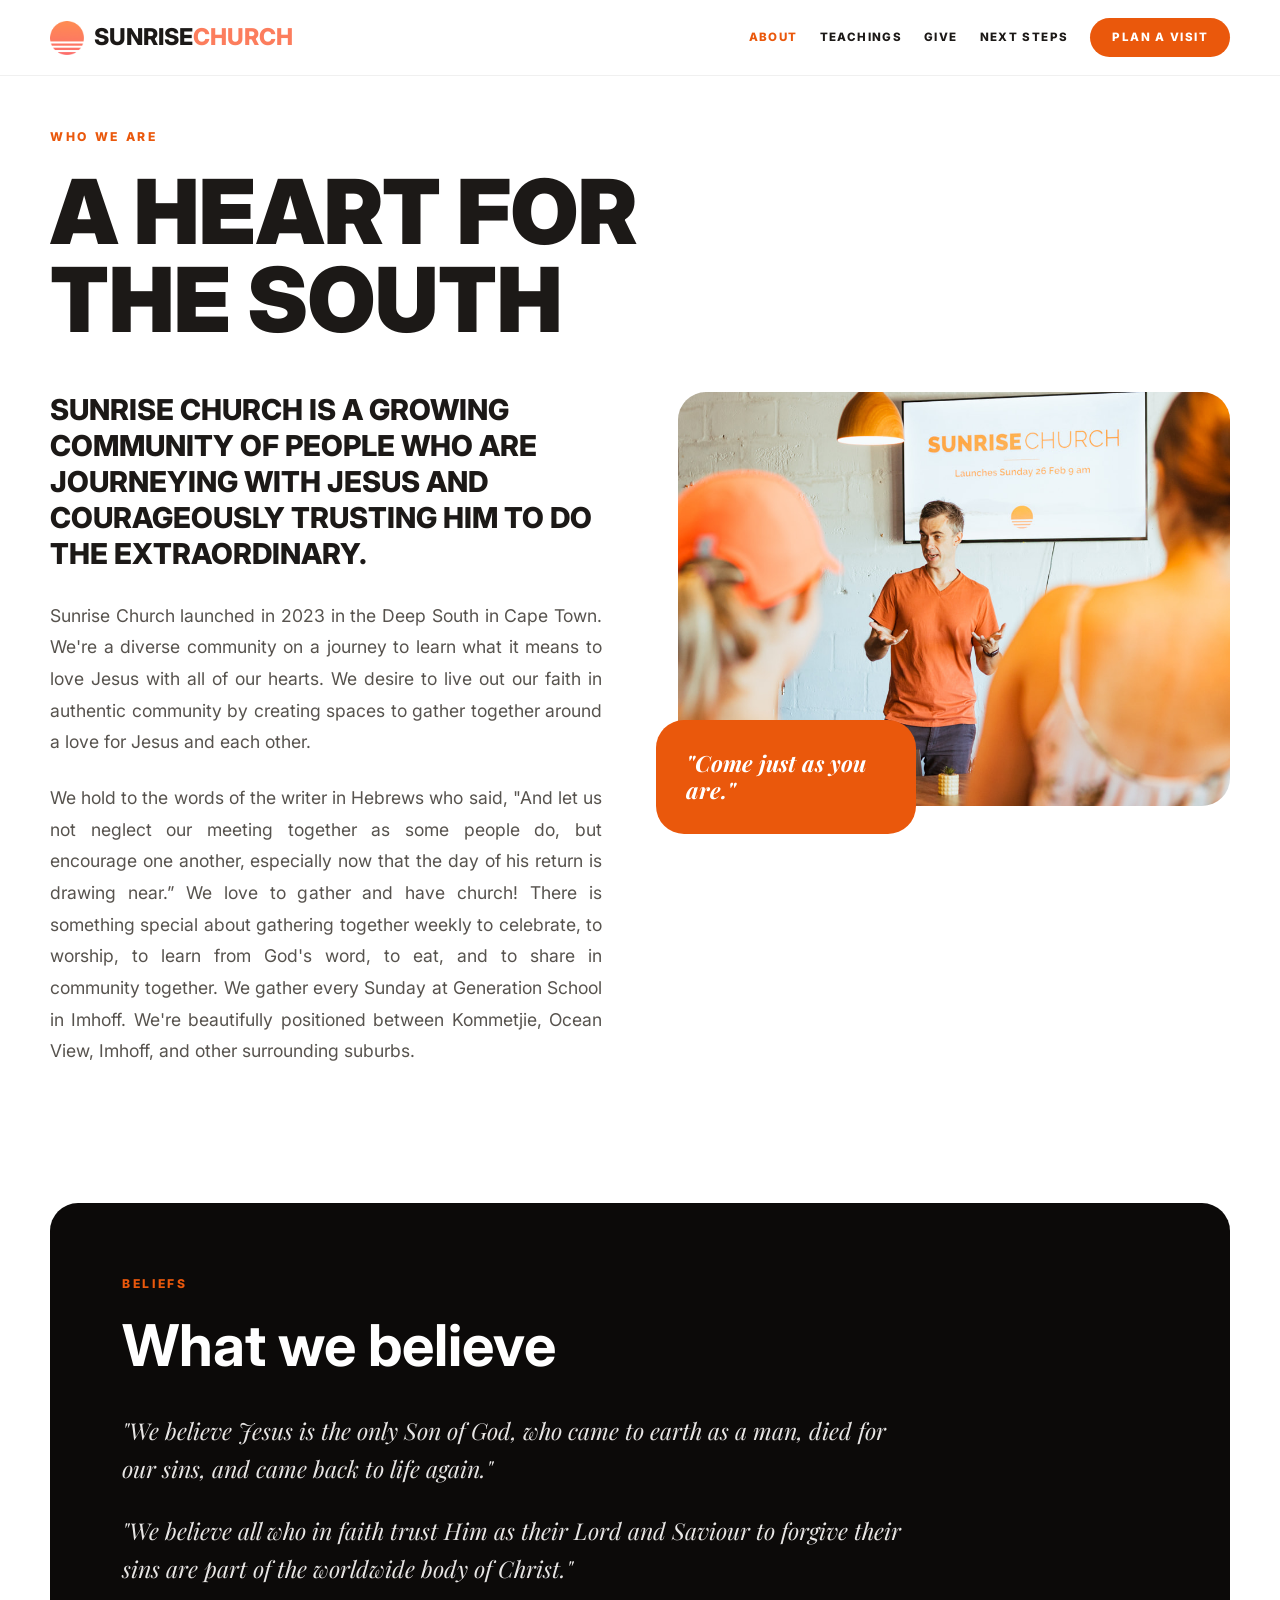
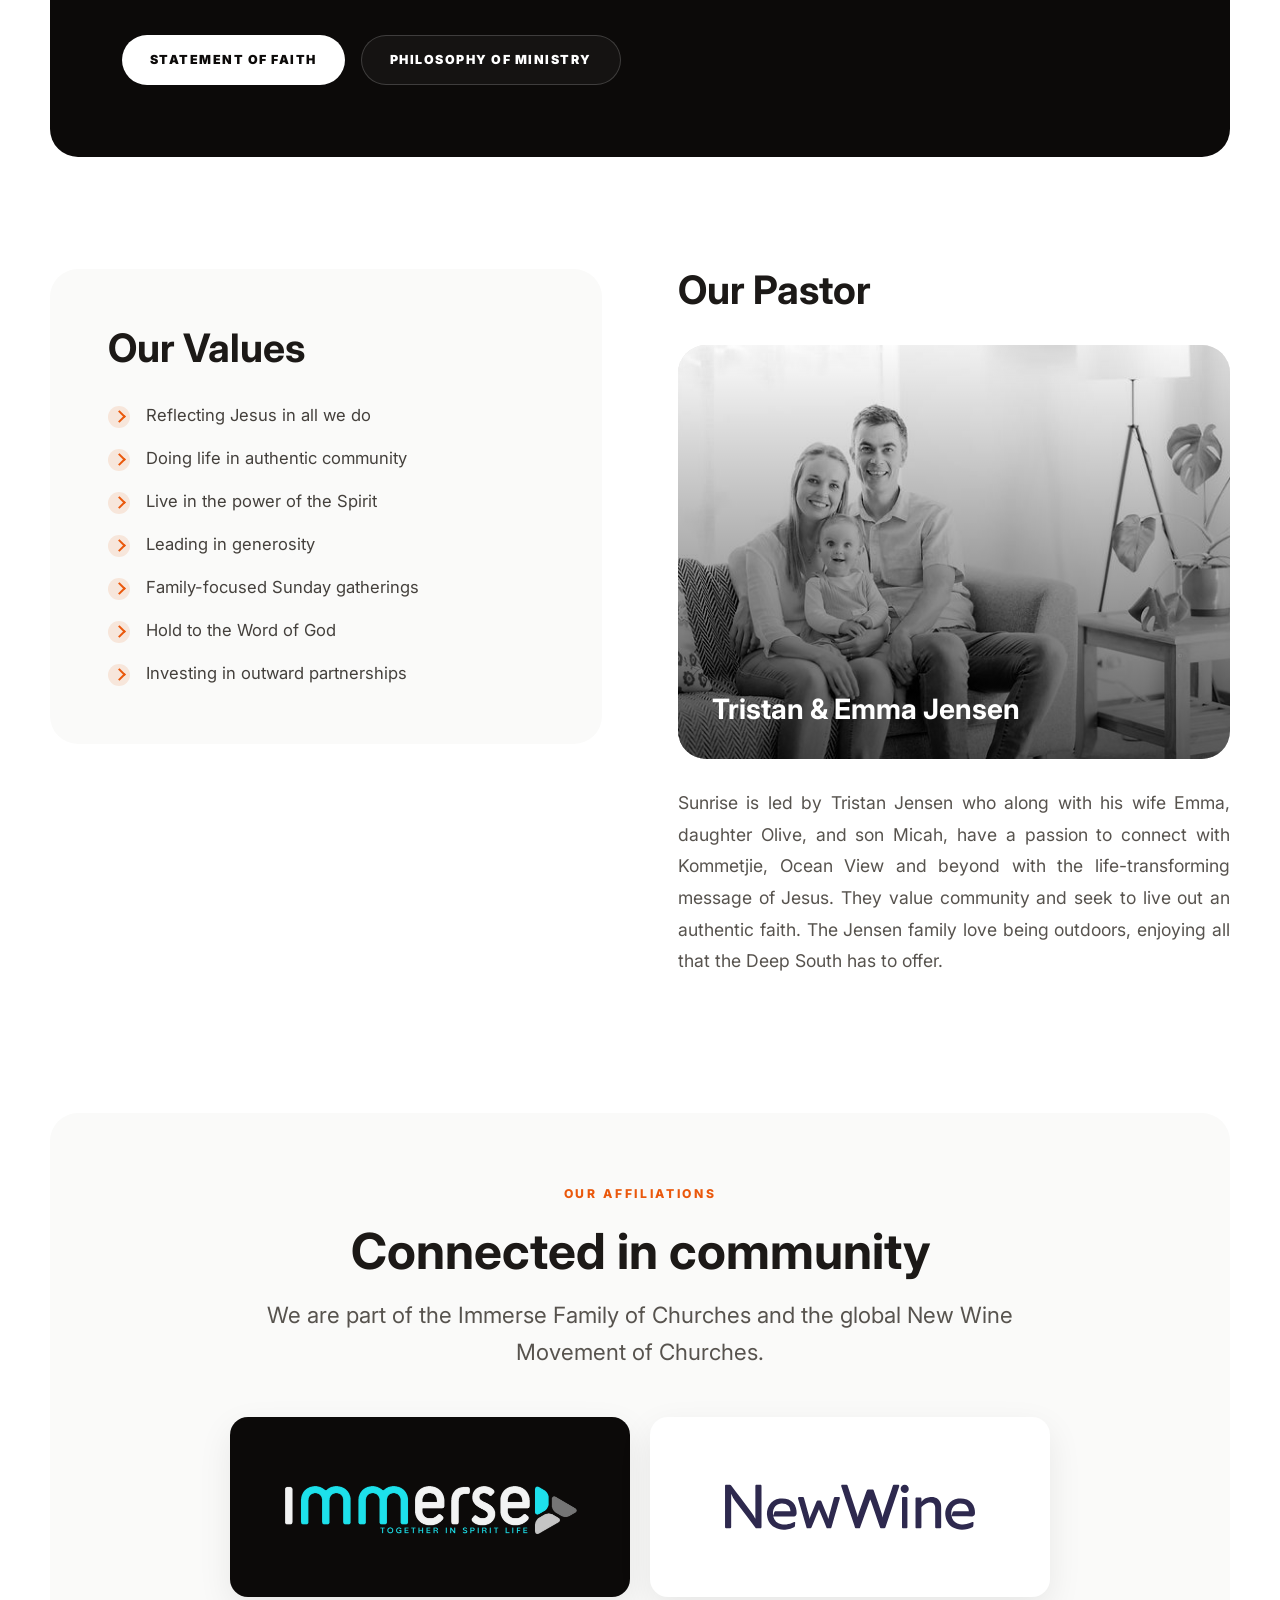
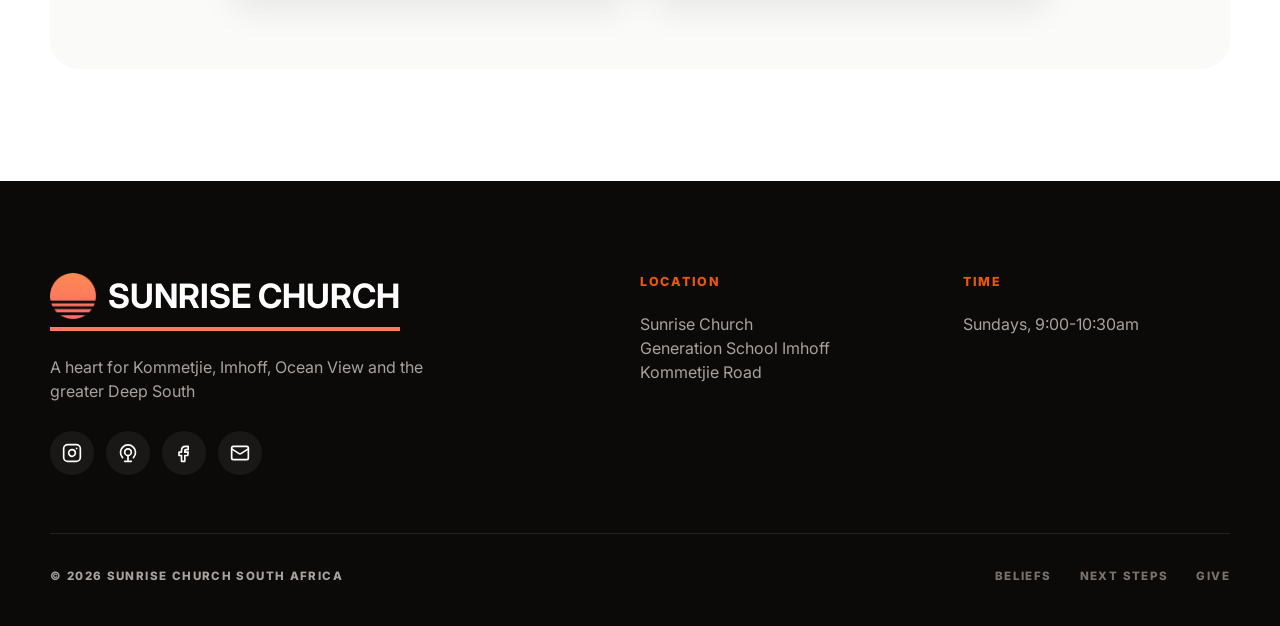
==== commit c1b81090: "Remove third paragraph on about page" ====
--- a/about/index.html
+++ b/about/index.html
@@ -88,15 +88,6 @@
               in Imhoff. We're beautifully positioned between Kommetjie, Ocean
               View, Imhoff, and other surrounding suburbs.
             </p>
-            <p class="large-copy">
-              We also see in Acts that Christ followers regularly broke bread 
-              together in houses. We find incredible value in meeting together 
-              in each others homes; to enjoy hospitality, to encourage each 
-              other, to learn from each others stories, and to grow in our 
-              spiritual giftings. These are vulnerable and real spaces where 
-              you can come as you are - spaces of purpose where we encounter 
-              God's presence and love through each other.
-            </p>
           </div>
           <div class="quote-image">
             <img
--- a/assets/css/styles.css
+++ b/assets/css/styles.css
@@ -13,6 +13,7 @@
   --color-stone-600: #57534e;
   --color-stone-900: #1c1917;
   --color-stone-950: #0c0a09;
+  --color-brand-orange: #fc7d5d;
   --color-orange: #ea580c;
   --color-orange-dark: #c2410c;
   --container: 1180px;
@@ -143,13 +144,13 @@
 }
 
 .brand-text span {
-  color: #fb923c;
+  color: var(--color-brand-orange);
 }
 
 .site-nav.nav-scrolled .brand-text span,
 body.inner-page .brand-text span,
 body.menu-open .brand-text span {
-  color: var(--color-orange);
+  color: var(--color-brand-orange);
 }
 
 .desktop-nav {
@@ -510,6 +511,10 @@
   border-color: var(--color-stone-900);
 }
 
+.rhythms-link-mobile {
+  display: none;
+}
+
 .card-grid {
   display: grid;
   gap: 28px;
@@ -520,7 +525,7 @@
 }
 
 .feature-card {
-  padding: 44px;
+  overflow: hidden;
   border: 1px solid var(--color-stone-100);
   border-radius: var(--radius-lg);
   background: var(--color-white);
@@ -531,6 +536,16 @@
 .feature-card:hover {
   transform: translateY(-6px);
   box-shadow: var(--shadow-soft);
+}
+
+.feature-card-image {
+  width: 100%;
+  height: 210px;
+  object-fit: cover;
+}
+
+.feature-card-content {
+  padding: 34px;
 }
 
 .feature-card h3 {
@@ -751,9 +766,13 @@
   justify-content: space-between;
   gap: 34px;
   padding: 64px;
-  border: 1px solid var(--color-stone-100);
+  border: 1px solid var(--color-orange-dark);
   border-radius: var(--radius-lg);
-  background: var(--color-stone-50);
+  color: var(--color-white);
+  background:
+    radial-gradient(circle at 88% 20%, rgba(255, 255, 255, 0.18), transparent 28%),
+    var(--color-orange);
+  box-shadow: 0 24px 70px rgba(194, 65, 12, 0.24);
 }
 
 .connect-panel h2 {
@@ -764,8 +783,13 @@
 
 .connect-panel p {
   margin: 0;
-  color: var(--color-stone-500);
+  color: rgba(255, 255, 255, 0.88);
   font-size: 1.2rem;
+}
+
+.connect-panel .btn-dark:hover {
+  color: var(--color-orange-dark);
+  background: var(--color-white);
 }
 
 .site-footer {
@@ -787,7 +811,7 @@
   align-items: center;
   gap: 12px;
   margin: 0 0 24px;
-  border-bottom: 4px solid var(--color-orange);
+  border-bottom: 4px solid var(--color-brand-orange);
   padding-bottom: 8px;
   font-size: 2.1rem;
   line-height: 1;
@@ -2027,6 +2051,11 @@
     padding-left: 24px;
   }
 
+  .about-page .large-copy,
+  .giving-intro p {
+    text-align: left;
+  }
+
   .first-sundays-hero,
   .midweek-hero {
     gap: 24px;
@@ -2129,4 +2158,115 @@
     flex-wrap: wrap;
     gap: 18px;
   }
-}
+
+  .home-page .section {
+    padding-top: 64px;
+    padding-bottom: 64px;
+  }
+
+  .home-page .two-column {
+    gap: 36px;
+  }
+
+  .home-page .image-mosaic {
+    grid-template-columns: repeat(2, minmax(0, 1fr));
+    gap: 10px;
+  }
+
+  .home-page .mosaic-column {
+    gap: 10px;
+  }
+
+  .home-page .image-mosaic img,
+  .home-page .stat-card,
+  .home-page .accent-card {
+    height: 150px;
+    min-height: 150px;
+    border-radius: var(--radius-md);
+  }
+
+  .home-page .stat-card,
+  .home-page .accent-card {
+    padding: 18px;
+  }
+
+  .home-page .stat-card strong {
+    font-size: 1.55rem;
+  }
+
+  .home-page .stat-card span {
+    font-size: 0.65rem;
+  }
+
+  .home-page .accent-card svg {
+    width: 1.5rem;
+    height: 1.5rem;
+  }
+
+  .home-page .accent-card p {
+    font-size: 1.05rem;
+  }
+
+  .home-page .section-heading-row {
+    gap: 0;
+    margin-bottom: 32px;
+  }
+
+  .home-page .card-grid {
+    gap: 14px;
+  }
+
+  .home-page .feature-card {
+    padding: 0;
+  }
+
+  .home-page .feature-card-image {
+    height: 190px;
+  }
+
+  .home-page .feature-card-content {
+    padding: 22px;
+  }
+
+  .home-page .feature-card h3 {
+    margin-bottom: 8px;
+    font-size: 1.4rem;
+  }
+
+  .home-page .feature-card p {
+    margin-bottom: 18px;
+    font-size: 0.94rem;
+    line-height: 1.5;
+  }
+
+  .home-page .feature-card p:last-child {
+    margin-bottom: 0;
+  }
+
+  .home-page .rhythms-link-desktop {
+    display: none;
+  }
+
+  .home-page .rhythms-link-mobile {
+    display: inline-block;
+    margin-top: 28px;
+  }
+
+  .home-page .teaching-section .media-card {
+    aspect-ratio: 16 / 9;
+  }
+
+  .home-page .teaching-section .media-card.tilted {
+    transform: none;
+  }
+
+  .home-page .teaching-section .play-button {
+    width: 64px;
+    height: 64px;
+  }
+
+  .home-page .teaching-section .play-button svg {
+    width: 1.5rem;
+    height: 1.5rem;
+  }
+}
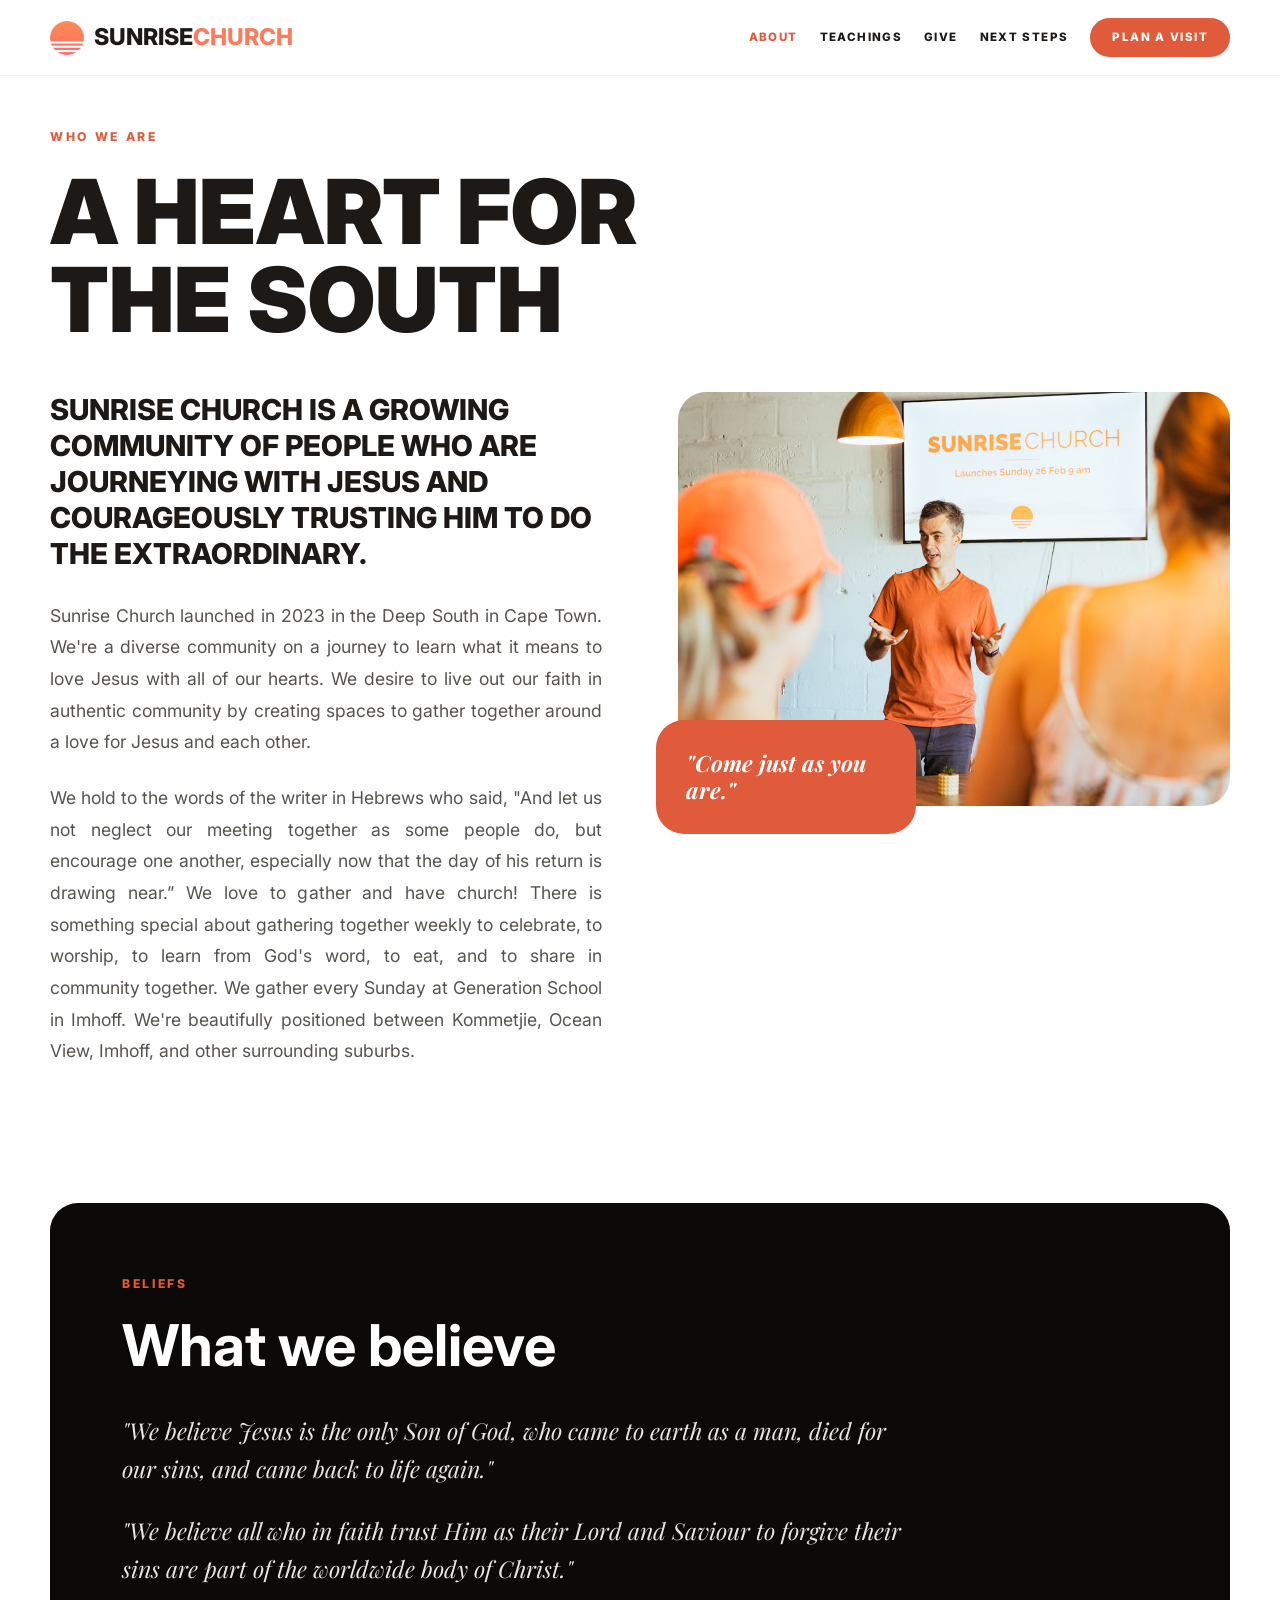
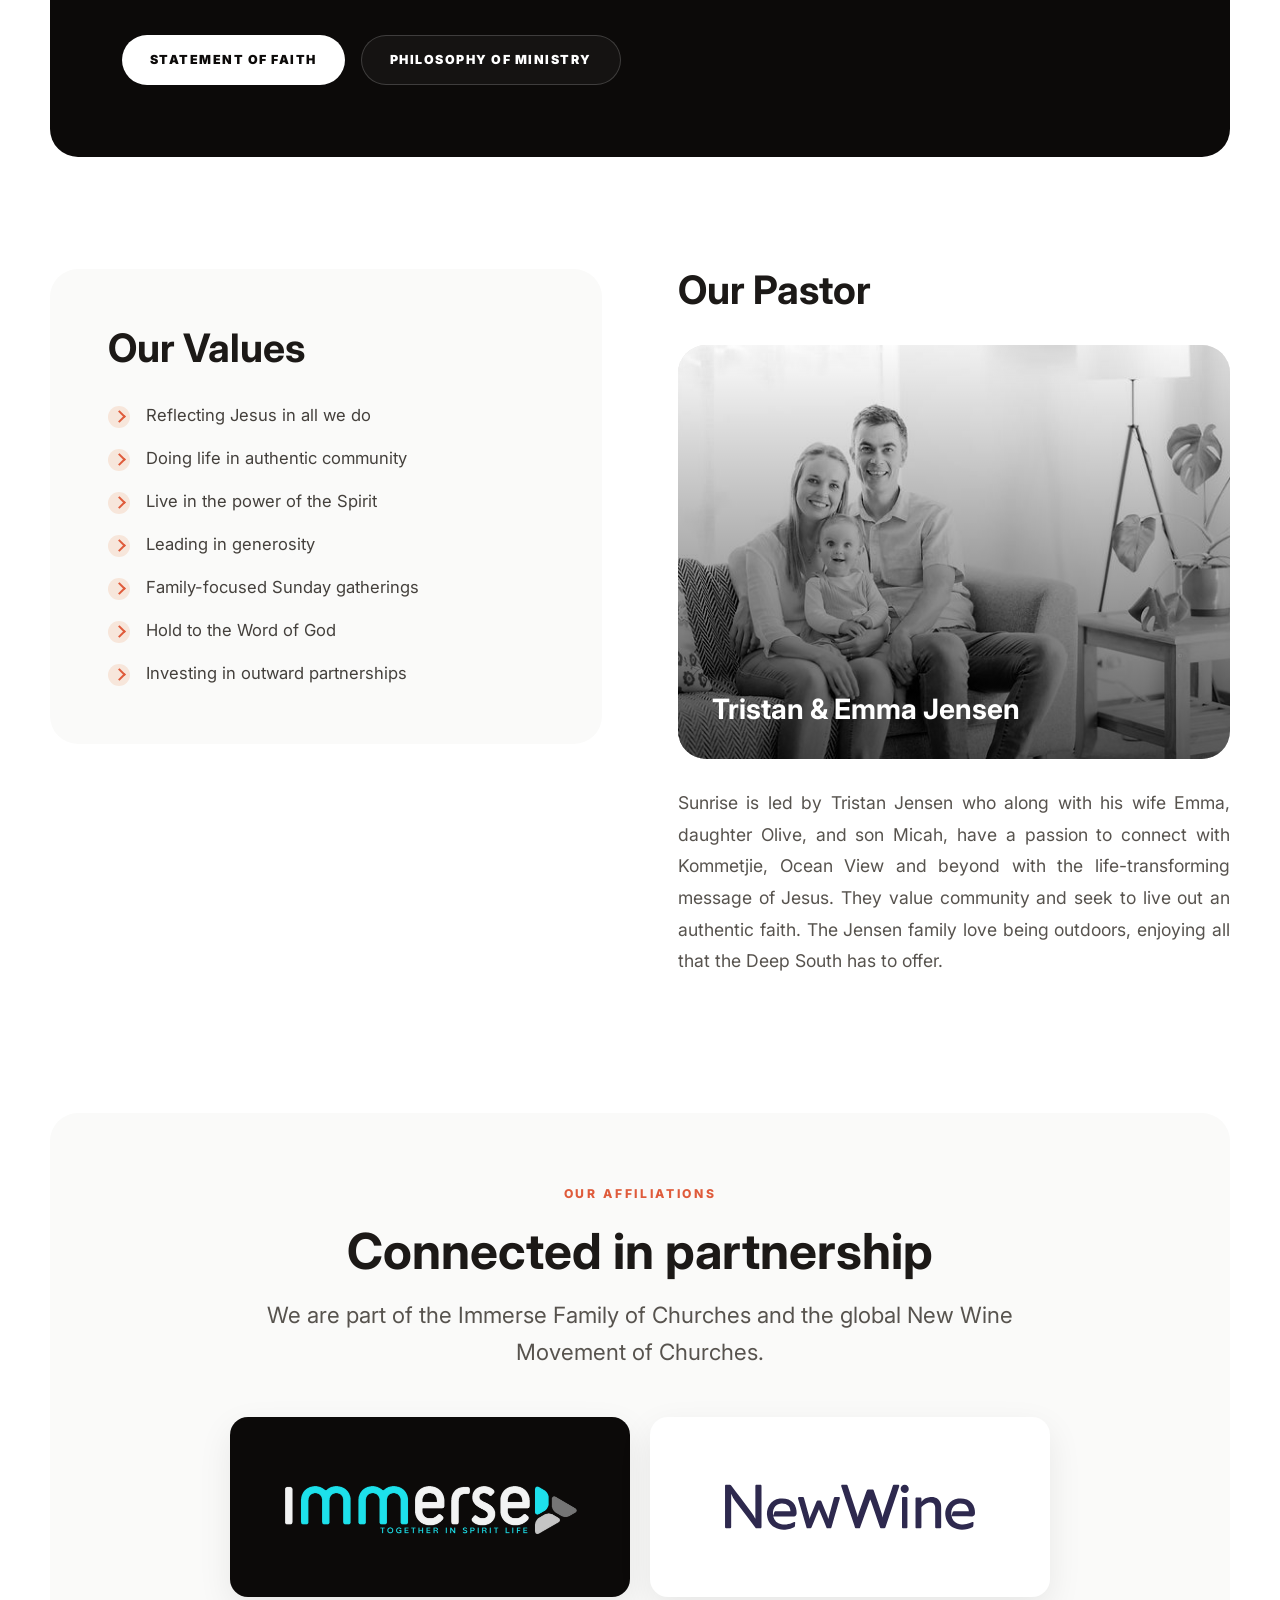
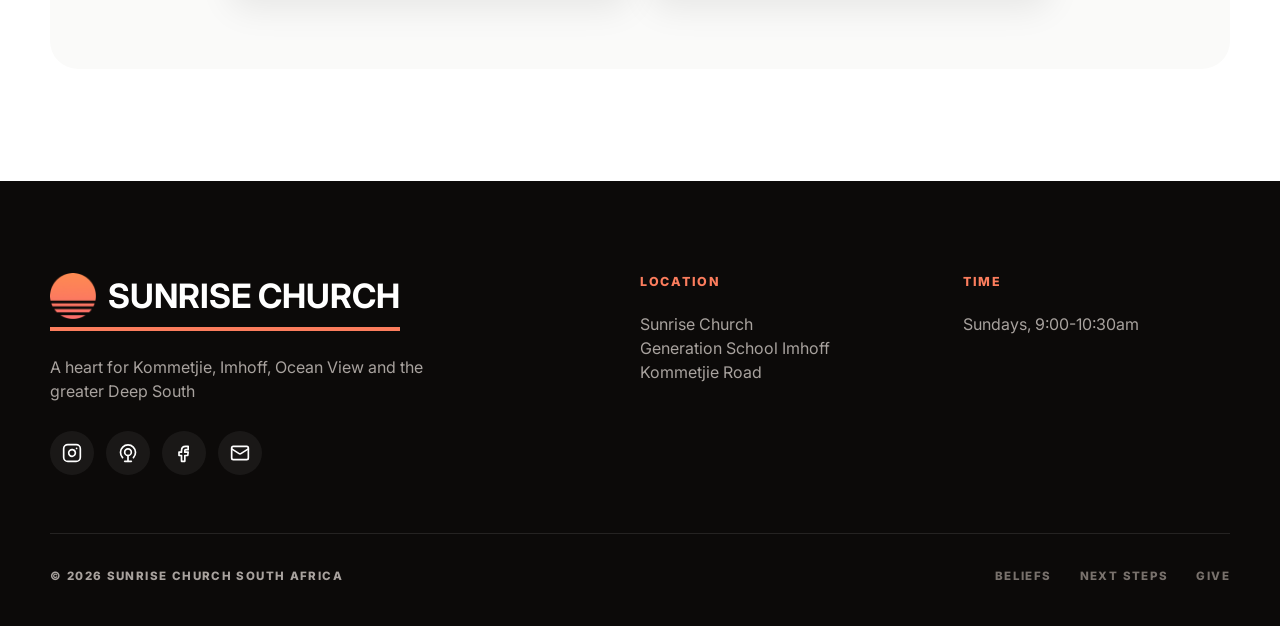
==== commit 288fdc1e: "Change wording on affiliations" ====
--- a/about/index.html
+++ b/about/index.html
@@ -169,7 +169,7 @@
 
         <section class="affiliations-panel" aria-labelledby="affiliations-title">
           <span class="eyebrow">Our affiliations</span>
-          <h2 id="affiliations-title">Connected in community</h2>
+          <h2 id="affiliations-title">Connected in partnership</h2>
           <p>
             We are part of the Immerse Family of Churches and the global New
             Wine Movement of Churches.
--- a/assets/css/styles.css
+++ b/assets/css/styles.css
@@ -14,8 +14,8 @@
   --color-stone-900: #1c1917;
   --color-stone-950: #0c0a09;
   --color-brand-orange: #fc7d5d;
-  --color-orange: #ea580c;
-  --color-orange-dark: #c2410c;
+  --color-orange: #df5b3b;
+  --color-orange-dark: #bd4529;
   --container: 1180px;
   --radius-sm: 12px;
   --radius-md: 18px;
@@ -836,7 +836,7 @@
 
 .site-footer h3 {
   margin: 0 0 20px;
-  color: var(--color-orange);
+  color: var(--color-brand-orange);
   font-size: 0.78rem;
   font-weight: 800;
   letter-spacing: 0.14em;
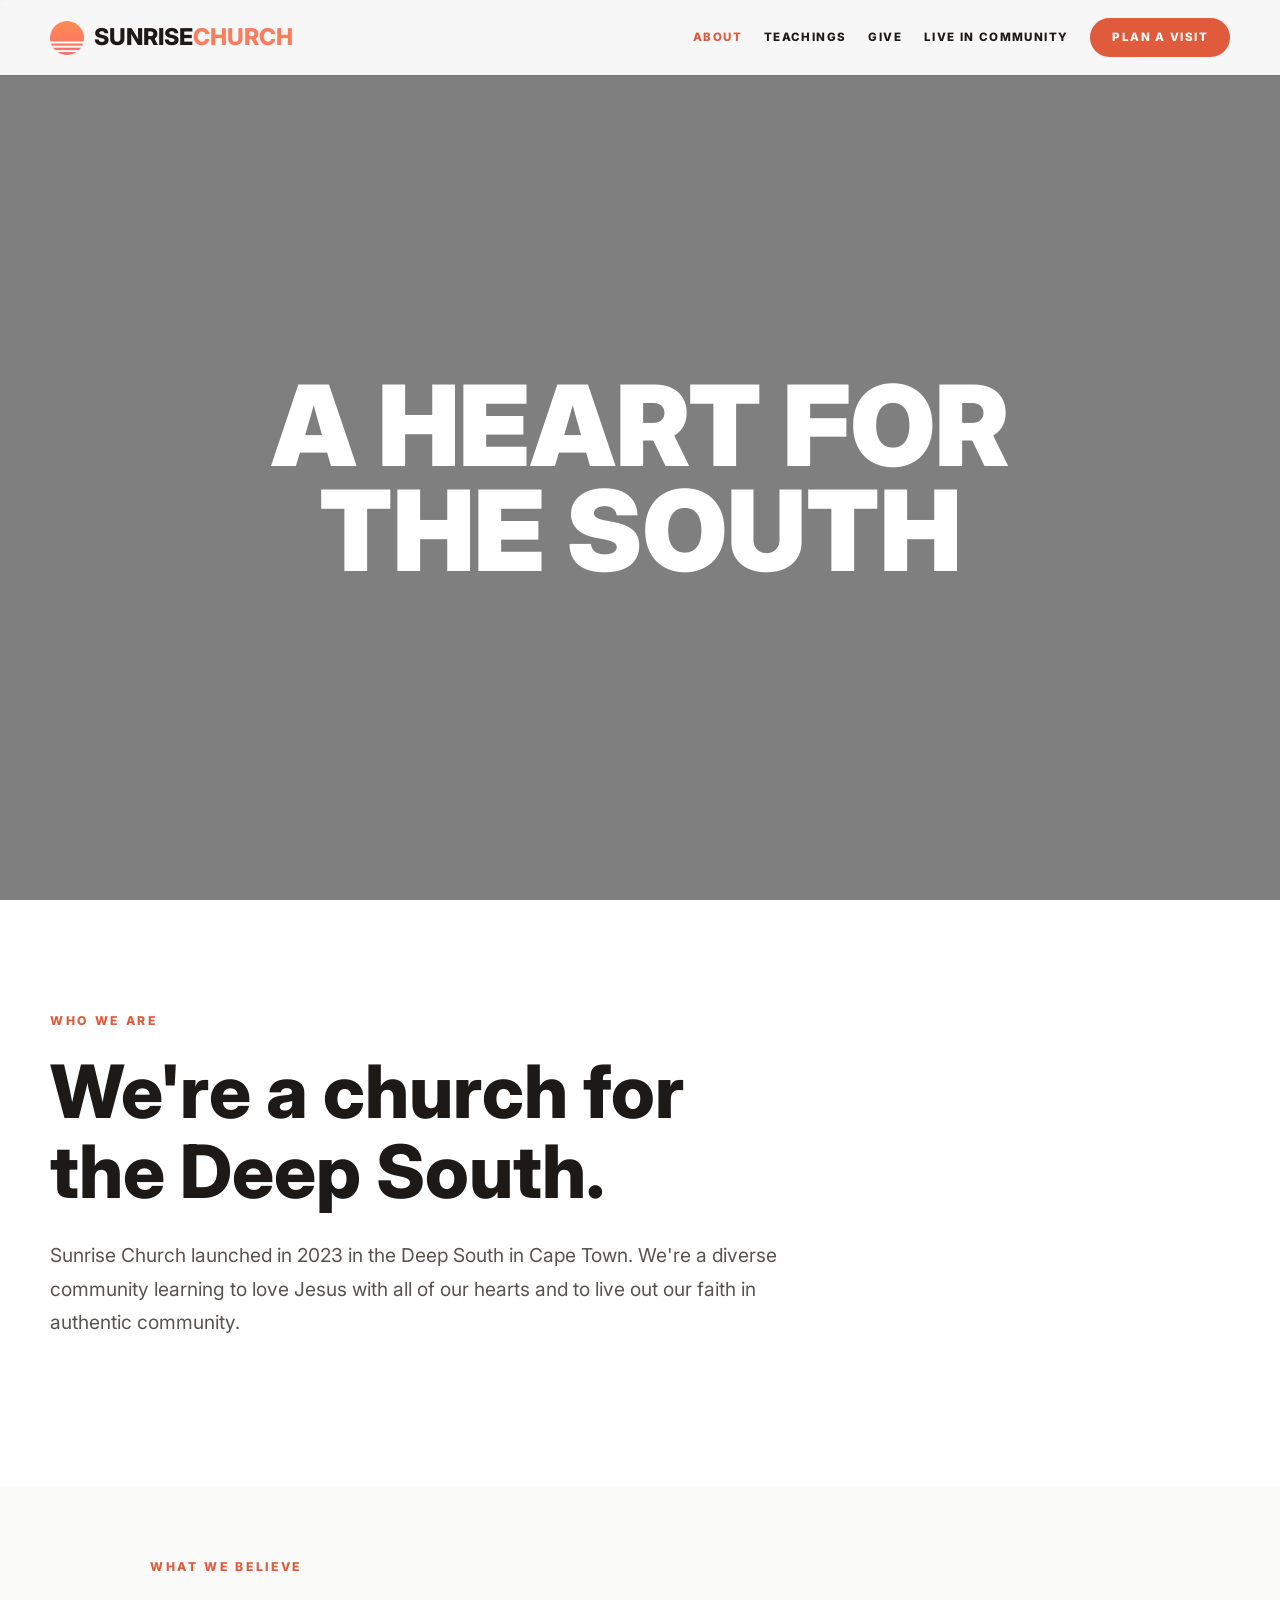
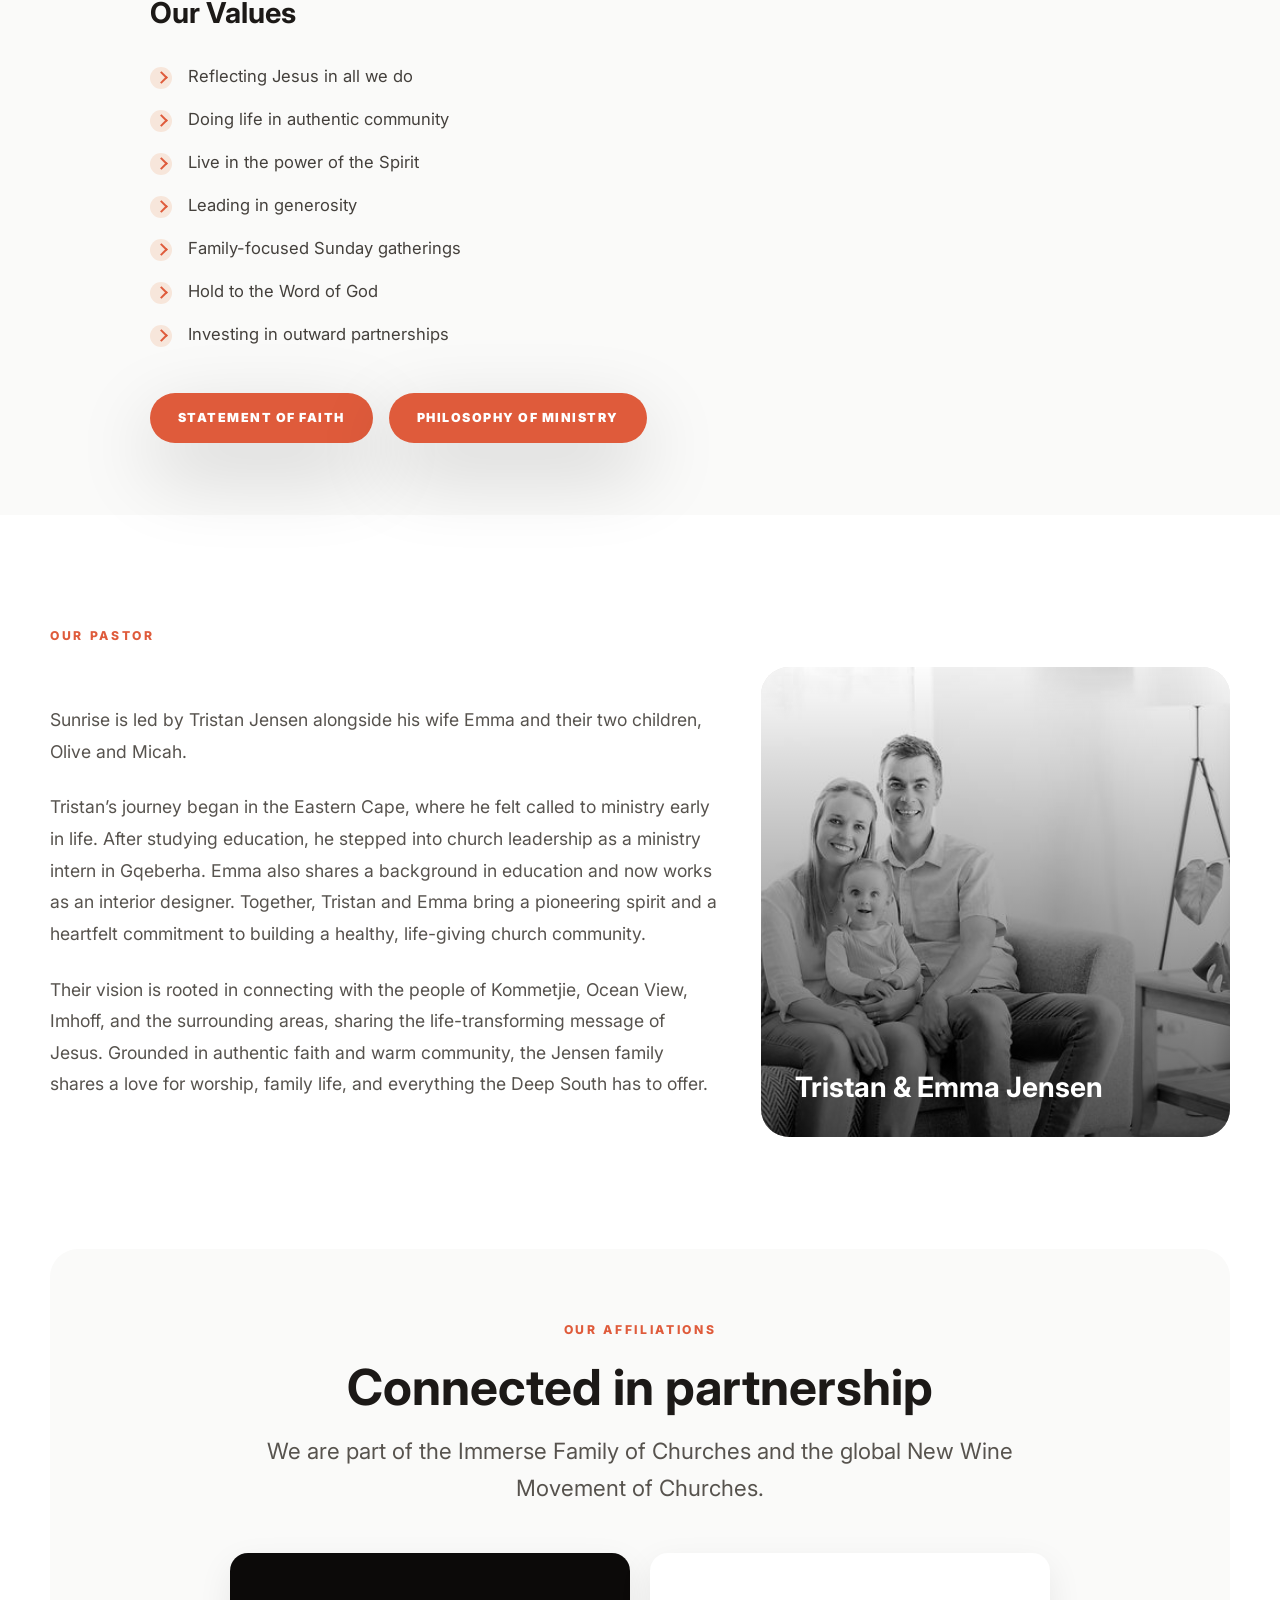
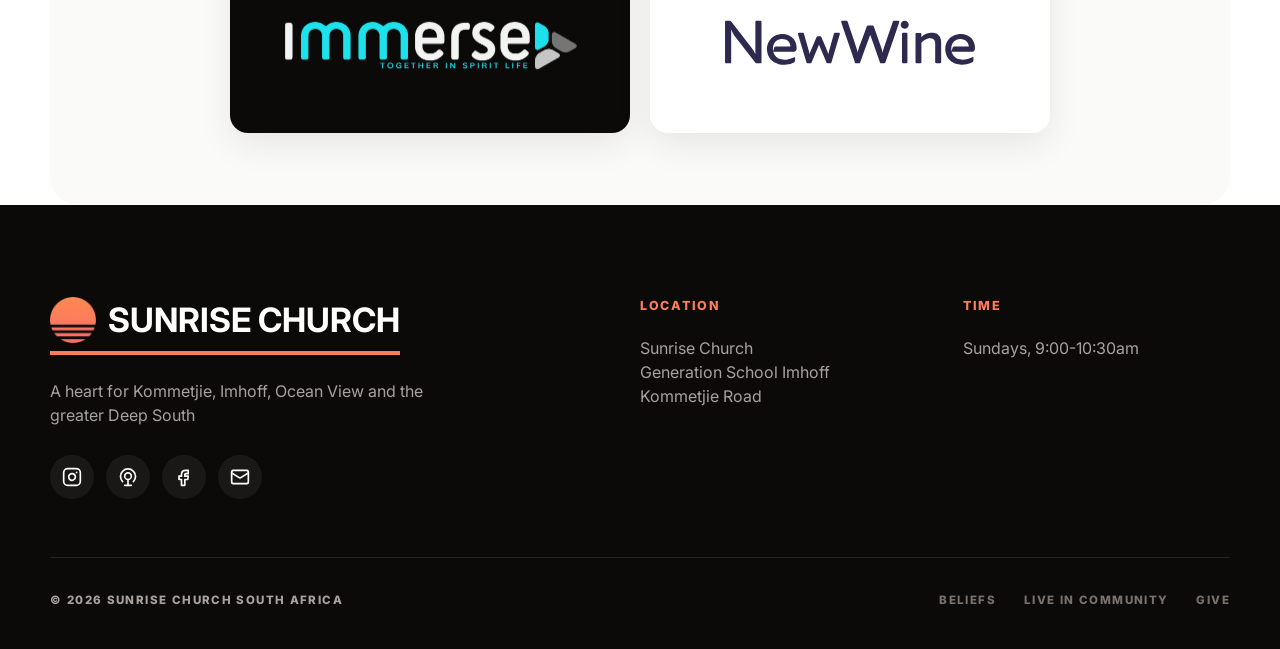
==== commit a8f6a1c7: "Udte the layout for About page" ====
--- a/about/index.html
+++ b/about/index.html
@@ -25,7 +25,7 @@
           <a href="../about/">About</a>
           <a href="../#teaching">Teachings</a>
           <a href="../give/">Give</a>
-          <a href="../next-steps/">Next Steps</a>
+          <a href="../live-in-community/">Live in Community</a>
           <a class="visit-pill" href="../visit/">Plan a Visit</a>
         </nav>
         <button class="menu-toggle" type="button" data-menu-toggle aria-controls="mobile-menu" aria-expanded="false" aria-label="Open menu">
@@ -54,99 +54,87 @@
           <a href="../visit/">Plan a Visit</a>
           <a href="../#teaching">Teachings</a>
           <a href="../give/">Give</a>
-          <a href="../next-steps/">Next Steps</a>
+          <a href="../live-in-community/">Live in Community</a>
         </nav>
       </div>
     </header>
 
-    <main class="page-shell">
+    <main>
+      <section class="hero">
+        <img
+          src="../assets/images/prayer.jpg"
+          alt="People praying together at Sunrise Church"
+          class="hero-image"
+        >
+        <div class="hero-overlay"></div>
+        <div class="hero-content">
+          <h1>A HEART FOR<br>THE SOUTH</h1>
+        </div>
+      </section>
+
+      <section class="section">
+        <div class="container about-intro-copy">
+          <span class="eyebrow">Who we are</span>
+          <h2 class="section-title">We're a church for the Deep South.</h2>
+          <p class="lead">
+            Sunrise Church launched in 2023 in the Deep South in Cape Town.
+            We're a diverse community learning to love Jesus with all of our
+            hearts and to live out our faith in authentic community.
+          </p>
+        </div>
+      </section>
+
+      <section class="about-beliefs-section">
+        <div class="container">
+          <section class="beliefs-panel">
+          <span class="eyebrow">What we believe</span>
+          <h2>Our Values</h2>
+          <ul class="check-list">
+            <li>Reflecting Jesus in all we do</li>
+            <li>Doing life in authentic community</li>
+            <li>Live in the power of the Spirit</li>
+            <li>Leading in generosity</li>
+            <li>Family-focused Sunday gatherings</li>
+            <li>Hold to the Word of God</li>
+            <li>Investing in outward partnerships</li>
+          </ul>
+          <div class="button-row">
+            <a
+              class="btn btn-primary"
+              href="Sunrise-Statement_of_Faith.pdf"
+              target="_blank"
+              rel="noopener noreferrer"
+            >
+              Statement of Faith
+            </a>
+            <a
+              class="btn btn-primary"
+              href="Sunrise-Philosophy_of_Ministry.pdf"
+              target="_blank"
+              rel="noopener noreferrer"
+            >
+              Philosophy of Ministry
+            </a>
+          </div>
+          </section>
+        </div>
+      </section>
+
       <section class="container">
-        <span class="eyebrow">Who we are</span>
-        <h1 class="page-title">A HEART FOR<br>THE SOUTH</h1>
-
-        <div class="two-column intro-grid">
-          <div>
-            <p class="statement">
-              Sunrise Church is a growing community of people who are journeying
-              with Jesus and courageously trusting Him to do the extraordinary.
-            </p>
-            <p class="large-copy">
-              Sunrise Church launched in 2023 in the Deep South in Cape Town.
-              We're a diverse community on a journey to learn what it means to
-              love Jesus with all of our hearts. We desire to live out our faith
-              in authentic community by creating spaces to gather together
-              around a love for Jesus and each other.
-            </p>
-            <p class="large-copy">
-              We hold to the words of the writer in Hebrews who said, "And let
-              us not neglect our meeting together as some people do, but
-              encourage one another, especially now that the day of his return
-              is drawing near.” We love to gather and have church! There is
-              something special about gathering together weekly to celebrate,
-              to worship, to learn from God's word, to eat, and to share in
-              community together. We gather every Sunday at Generation School
-              in Imhoff. We're beautifully positioned between Kommetjie, Ocean
-              View, Imhoff, and other surrounding suburbs.
-            </p>
-          </div>
-          <div class="quote-image">
-            <img
-              src="../assets/images/sermon.jpg"
-              alt="Church community gathered together"
-            >
-            <div>"Come just as you are."</div>
-          </div>
-        </div>
-
-        <section class="beliefs-panel">
-          <span class="eyebrow">Beliefs</span>
-          <h2>What we believe</h2>
-          <div class="belief-copy">
-            <p>
-              "We believe Jesus is the only Son of God, who came to earth as a
-              man, died for our sins, and came back to life again."
-            </p>
-            <p>
-              "We believe all who in faith trust Him as their Lord and Saviour
-              to forgive their sins are part of the worldwide body of Christ."
-            </p>
-          </div>
-          <div class="button-row">
-            <a
-              class="btn btn-light"
-              href="Sunrise-Statement_of_Faith.pdf"
-              target="_blank"
-              rel="noopener noreferrer"
-            >
-              Statement of Faith
-            </a>
-            <a
-              class="btn btn-outline-light"
-              href="Sunrise-Philosophy_of_Ministry.pdf"
-              target="_blank"
-              rel="noopener noreferrer"
-            >
-              Philosophy of Ministry
-            </a>
-          </div>
-        </section>
-
-        <section class="two-column values-pastor">
-          <div class="values-card">
-            <h2>Our Values</h2>
-            <ul class="check-list">
-              <li>Reflecting Jesus in all we do</li>
-              <li>Doing life in authentic community</li>
-              <li>Live in the power of the Spirit</li>
-              <li>Leading in generosity</li>
-              <li>Family-focused Sunday gatherings</li>
-              <li>Hold to the Word of God</li>
-              <li>Investing in outward partnerships</li>
-            </ul>
-          </div>
-
-          <div>
-            <h2 class="block-title">Our Pastor</h2>
+        <section class="pastor-section">
+          <h2 class="eyebrow">Our Pastor</h2>
+          <div class="pastor-layout">
+            <div class="pastor-copy">
+              <p class="large-copy">
+                Sunrise is led by Tristan Jensen alongside his wife Emma and their two children, Olive and Micah.
+              </p>
+              <p class="large-copy">
+                Tristan’s journey began in the Eastern Cape, where he felt called to ministry early in life. After studying education, he stepped into church leadership as a ministry intern in Gqeberha. Emma also shares a background in education and now works as an interior designer. Together, Tristan and Emma bring a pioneering spirit and a heartfelt commitment to building a healthy, life-giving church community.
+              </p>
+              <p class="large-copy">
+                Their vision is rooted in connecting with the people of Kommetjie, Ocean View, Imhoff, and the surrounding areas, sharing the life-transforming message of Jesus. Grounded in authentic faith and warm community, the Jensen family shares a love for worship, family life, and everything the Deep South has to offer.
+              </p>
+            </div>
             <div class="pastor-card">
               <img
                 src="../assets/images/tristan-emma-olive.jpg"
@@ -156,14 +144,6 @@
                 <strong>Tristan &amp; Emma Jensen</strong>
               </div>
             </div>
-            <p class="large-copy">
-              Sunrise is led by Tristan Jensen who along with his wife Emma,
-              daughter Olive, and son Micah, have a passion to connect with
-              Kommetjie, Ocean View and beyond with the life-transforming
-              message of Jesus. They value community and seek to live out an
-              authentic faith. The Jensen family love being outdoors, enjoying
-              all that the Deep South has to offer.
-            </p>
           </div>
         </section>
 
@@ -257,7 +237,7 @@
         <p>&copy; <span data-current-year>2026</span> Sunrise Church South Africa</p>
         <div>
           <a href="../about/">Beliefs</a>
-          <a href="../next-steps/">Next Steps</a>
+          <a href="../live-in-community/">Live in Community</a>
           <a href="../give/">Give</a>
         </div>
       </div>
--- a/assets/css/styles.css
+++ b/assets/css/styles.css
@@ -290,6 +290,14 @@
   z-index: -3;
 }
 
+.community-page .hero-image {
+  object-position: center 40%;
+}
+
+.community-page .hero-content {
+  transform: translateY(14vh);
+}
+
 .hero-overlay {
   background: rgba(0, 0, 0, 0.5);
   z-index: -2;
@@ -307,6 +315,14 @@
   font-weight: 900;
   line-height: 0.94;
   letter-spacing: 0;
+}
+
+.community-page .hero h1 {
+  font-size: 3.5rem;
+}
+
+.about-page .hero h1 {
+  font-size: 3.5rem;
 }
 
 .hero p {
@@ -347,7 +363,7 @@
 
 .eyebrow {
   display: block;
-  margin-bottom: 22px;
+  margin: 0 0 22px;
   color: var(--color-orange);
   font-size: 0.76rem;
   font-weight: 800;
@@ -542,6 +558,16 @@
   width: 100%;
   height: 210px;
   object-fit: cover;
+  filter: grayscale(1);
+  transition: filter 300ms ease;
+}
+
+.sunday-gathering-image {
+  object-fit: cover;
+}
+
+.feature-card:hover .feature-card-image {
+  filter: grayscale(0);
 }
 
 .feature-card-content {
@@ -579,8 +605,48 @@
 }
 
 .teaching-section {
+  position: relative;
+  isolation: isolate;
+  overflow: hidden;
+  min-height: 500px;
+  padding: 0;
   color: var(--color-white);
   background: var(--color-stone-950);
+}
+
+.teaching-background,
+.teaching-backdrop {
+  position: absolute;
+  inset: 0;
+  width: 100%;
+  height: 100%;
+}
+
+.teaching-background {
+  z-index: -2;
+  object-fit: cover;
+  object-position: left 35%;
+  opacity: 0.3;
+  filter: grayscale(1) contrast(0.9) brightness(0.65);
+  transform: scale(0.94);
+}
+
+.teaching-backdrop {
+  z-index: -1;
+  background:
+    linear-gradient(90deg, rgba(17, 17, 15, 0.96) 0%, rgba(17, 17, 15, 0.83) 44%, rgba(17, 17, 15, 0.68) 100%),
+    linear-gradient(0deg, rgba(17, 17, 15, 0.35), rgba(17, 17, 15, 0.35));
+}
+
+.teaching-content {
+  display: flex;
+  align-items: center;
+  min-height: 500px;
+}
+
+.teaching-copy {
+  width: min(100%, 610px);
+  padding: 88px 0;
 }
 
 .media-card {
@@ -632,7 +698,7 @@
 
 .teaching-title {
   margin: 0 0 28px;
-  font-size: 4.6rem;
+  font-size: clamp(3rem, 5vw, 4.6rem);
   font-weight: 900;
   line-height: 0.98;
   letter-spacing: 0;
@@ -660,6 +726,19 @@
   border-color: rgba(255, 255, 255, 0.34);
   background: rgba(255, 255, 255, 0.14);
   transform: translateY(-2px);
+}
+
+.teaching-section .button-row .btn {
+  min-width: 184px;
+  box-shadow: var(--shadow-strong);
+}
+
+.teaching-section .podcast-links a:first-child {
+  display: none;
+}
+
+.teaching-section .podcast-links {
+  margin-top: 22px;
 }
 
 .button-row {
@@ -787,9 +866,104 @@
   font-size: 1.2rem;
 }
 
+.connect-panel p + p {
+  margin-top: 8px;
+}
+
+.connect-panel .connect-quote {
+  max-width: 620px;
+  color: var(--color-white);
+  font-family: var(--font-serif);
+  font-size: 1.35rem;
+  font-style: italic;
+  font-weight: 700;
+  line-height: 1.35;
+}
+
+.connect-form {
+  width: min(100%, 440px);
+  flex: 0 1 440px;
+  gap: 8px;
+}
+
+.connect-form label {
+  color: var(--color-white);
+  font-size: 0.76rem;
+  font-weight: 800;
+  letter-spacing: 0.1em;
+  text-transform: uppercase;
+}
+
+.connect-form-fields {
+  display: flex;
+  gap: 10px;
+}
+
+.connect-form input {
+  min-width: 0;
+  border-color: rgba(255, 255, 255, 0.42);
+  color: var(--color-stone-900);
+  background: var(--color-white);
+}
+
+.connect-form .btn {
+  flex: 0 0 auto;
+}
+
 .connect-panel .btn-dark:hover {
   color: var(--color-orange-dark);
   background: var(--color-white);
+}
+
+.community-page .connect-panel {
+  display: grid;
+  grid-template-columns: minmax(0, 1fr) minmax(320px, 420px);
+  gap: 72px;
+  margin-bottom: 112px;
+  padding: 60px;
+  border-color: var(--color-stone-200);
+  color: var(--color-stone-900);
+  background: var(--color-stone-50);
+  box-shadow: none;
+}
+
+.community-page .connect-panel .eyebrow {
+  display: block;
+  margin-bottom: 14px;
+  color: var(--color-orange-dark);
+}
+
+.community-page .connect-panel h2 {
+  margin-bottom: 12px;
+  color: var(--color-stone-900);
+}
+
+.community-page .connect-panel p {
+  color: var(--color-stone-600);
+}
+
+.community-page .connect-form {
+  width: 100%;
+  flex: none;
+}
+
+.community-page .connect-form label {
+  color: var(--color-stone-700);
+}
+
+.community-page .connect-form input {
+  border-color: var(--color-stone-200);
+  background: var(--color-white);
+}
+
+.community-page .connect-form .btn-dark:hover {
+  color: var(--color-white);
+  background: var(--color-orange-dark);
+}
+
+.connect-form-note {
+  margin-top: 12px !important;
+  font-size: 0.88rem !important;
 }
 
 .site-footer {
@@ -934,8 +1108,9 @@
   line-height: 1.8;
 }
 
-.about-page .large-copy {
-  text-align: justify;
+.about-intro-copy {
+  max-width: 760px;
+  margin-left: max(16px, calc((100% - var(--container)) / 2));
 }
 
 .quote-image {
@@ -964,16 +1139,20 @@
 }
 
 .beliefs-panel {
-  margin-bottom: 112px;
   padding: 72px;
   border-radius: var(--radius-lg);
-  color: var(--color-white);
-  background: var(--color-stone-950);
+  color: var(--color-stone-900);
+  background: transparent;
+}
+
+.about-beliefs-section {
+  margin-bottom: 112px;
+  background: var(--color-stone-50);
 }
 
 .beliefs-panel h2 {
   margin: 0 0 36px;
-  font-size: 3.6rem;
+  font-size: 1.8rem;
   line-height: 1.05;
 }
 
@@ -993,8 +1172,28 @@
   line-height: 1.65;
 }
 
+.beliefs-panel .check-list {
+  max-width: 800px;
+  margin-bottom: 46px;
+}
+
 .values-pastor {
   align-items: start;
+}
+
+.pastor-section {
+  margin: 0 auto;
+}
+
+.pastor-layout {
+  display: grid;
+  grid-template-columns: minmax(0, 1fr) minmax(220px, 0.7fr);
+  align-items: center;
+  gap: 40px;
+}
+
+.pastor-copy .large-copy:last-child {
+  margin-bottom: 0;
 }
 
 .values-card {
@@ -1006,7 +1205,7 @@
 .values-card h2,
 .block-title {
   margin: 0 0 34px;
-  font-size: 2.45rem;
+  font-size: 1.8rem;
   line-height: 1.08;
 }
 
@@ -1050,9 +1249,8 @@
 
 .pastor-card {
   position: relative;
-  aspect-ratio: 4 / 3;
+  aspect-ratio: 1;
   overflow: hidden;
-  margin-bottom: 28px;
   border-radius: var(--radius-lg);
   background: var(--color-stone-200);
 }
@@ -1536,52 +1734,10 @@
   line-height: 1.68;
 }
 
-.next-hero {
-  display: grid;
-  grid-template-columns: minmax(0, 0.85fr) minmax(420px, 1.15fr);
-  gap: 48px;
-  align-items: center;
-  margin-top: -18px;
-  margin-bottom: 56px;
-}
-
-.next-hero .page-title {
-  margin-bottom: 18px;
-  font-size: clamp(3.6rem, 6.2vw, 5.7rem);
-  line-height: 0.98;
-}
-
-.next-hero .statement {
-  max-width: 480px;
-  margin-bottom: 0;
-  color: var(--color-stone-500);
-  font-size: 1.08rem;
-  font-weight: 500;
-  line-height: 1.72;
-  text-transform: none;
-}
-
-.next-hero-image,
 .next-step-card img {
   display: block;
   width: 100%;
   object-fit: cover;
-}
-
-.next-hero-image {
-  min-height: 280px;
-  border-radius: var(--radius-lg);
-  box-shadow: var(--shadow-soft);
-}
-
-.next-primary {
-  margin-bottom: 96px;
-}
-
-.next-primary-grid {
-  display: grid;
-  grid-template-columns: repeat(2, minmax(0, 1fr));
-  gap: 24px;
 }
 
 .next-step-card {
@@ -1596,38 +1752,12 @@
   margin-top: 26px;
 }
 
-.next-step-card-primary img {
-  aspect-ratio: 1.18;
-}
-
-.next-step-card-primary > div {
-  display: flex;
-  min-height: 292px;
-  flex-direction: column;
-  align-items: flex-start;
-  padding: 36px;
-}
-
-.next-step-card-primary h2 {
-  margin: 16px 0 14px;
-  font-size: 2.4rem;
-  line-height: 1.03;
-}
-
-.next-step-card-primary p {
-  font-size: 1.06rem;
-}
-
-.step-kicker {
-  color: var(--color-orange);
-  font-size: 0.76rem;
-  font-weight: 900;
-  letter-spacing: 0.16em;
-  text-transform: uppercase;
-}
-
 .next-secondary {
   margin-bottom: 112px;
+}
+
+.community-page .next-secondary {
+  margin-top: 72px;
 }
 
 .next-secondary .section-title {
@@ -1639,6 +1769,15 @@
   display: grid;
   grid-template-columns: repeat(2, minmax(0, 1fr));
   gap: 20px;
+}
+
+.next-secondary-grid .next-step-card-secondary img {
+  filter: grayscale(1);
+  transition: filter 300ms ease;
+}
+
+.next-secondary-grid .next-step-card-secondary:hover img {
+  filter: grayscale(0);
 }
 
 .next-step-card-secondary {
@@ -1767,6 +1906,7 @@
 .giving-card.online {
   color: var(--color-white);
   background: var(--color-orange);
+  justify-content: flex-start;
 }
 
 .giving-card.online p {
@@ -1789,6 +1929,29 @@
 .payfast-form .btn:hover {
   color: var(--color-white);
   background: var(--color-black);
+}
+
+.payment-assurance {
+  display: flex;
+  align-items: center;
+  justify-content: center;
+  gap: 8px;
+  margin: 2px 0 0 !important;
+  color: rgba(255, 255, 255, 0.78) !important;
+  font-size: 0.78rem;
+  font-weight: 700;
+  letter-spacing: 0.03em;
+  text-align: center;
+}
+
+.payment-assurance svg {
+  width: 16px;
+  height: 16px;
+  fill: none;
+  stroke: currentColor;
+  stroke-linecap: round;
+  stroke-linejoin: round;
+  stroke-width: 1.8;
 }
 
 .small-note {
@@ -1803,6 +1966,14 @@
     font-size: 8rem;
   }
 
+  .community-page .hero h1 {
+    font-size: 6.6rem;
+  }
+
+  .about-page .hero h1 {
+    font-size: 6rem;
+  }
+
   .hero p {
     font-size: 1.35rem;
   }
@@ -1817,11 +1988,23 @@
 }
 
 @media (min-width: 921px) {
-  .about-page .page-shell {
+  .about-page .page-shell > .container,
+  .about-page .about-beliefs-section > .container,
+  .community-page .page-shell > .container {
+    max-width: 980px;
+  }
+
+  .about-page .beliefs-panel {
+    padding-left: 0;
+  }
+
+  .about-page .page-shell,
+  .community-page .page-shell {
     padding-top: 128px;
   }
 
-  .about-page .page-title {
+  .about-page .page-title,
+  .community-page .page-title {
     margin-bottom: 48px;
     font-size: 5.6rem;
   }
@@ -1830,6 +2013,14 @@
 @media (min-width: 1180px) {
   .hero h1 {
     font-size: 9.4rem;
+  }
+
+  .community-page .hero h1 {
+    font-size: 7.6rem;
+  }
+
+  .about-page .hero h1 {
+    font-size: 7rem;
   }
 
 }
@@ -1846,6 +2037,7 @@
   }
 
   .two-column,
+  .pastor-layout,
   .card-grid.three,
   .giving-grid,
   .giving-intro,
@@ -1854,8 +2046,6 @@
   .first-sundays-details,
   .midweek-hero,
   .midweek-gatherings,
-  .next-hero,
-  .next-primary-grid,
   .next-secondary-grid {
     grid-template-columns: 1fr;
   }
@@ -1869,8 +2059,8 @@
     margin-bottom: 64px;
   }
 
-  .next-step-card-primary > div {
-    min-height: 0;
+  .pastor-card {
+    max-width: 420px;
   }
 
   .next-step-card-secondary {
@@ -1891,6 +2081,19 @@
   .connect-panel,
   .footer-bottom {
     align-items: flex-start;
+    flex-direction: column;
+  }
+
+  .connect-form {
+    width: 100%;
+  }
+
+  .community-page .connect-panel {
+    grid-template-columns: 1fr;
+    gap: 32px;
+  }
+
+  .connect-form-fields {
     flex-direction: column;
   }
 
@@ -1979,6 +2182,14 @@
 
   .hero h1 {
     font-size: 3.65rem;
+  }
+
+  .community-page .hero h1 {
+    font-size: 3.3rem;
+  }
+
+  .about-page .hero h1 {
+    font-size: 3.2rem;
   }
 
   .hero p {
@@ -2047,6 +2258,15 @@
     padding: 28px;
   }
 
+  .community-page .connect-panel {
+    padding: 32px 28px;
+    margin-bottom: 76px;
+  }
+
+  .community-page .connect-form .btn {
+    width: 100%;
+  }
+
   .giving-intro div {
     padding-left: 24px;
   }
@@ -2066,32 +2286,16 @@
     font-size: 3rem;
   }
 
-  .next-hero {
-    gap: 28px;
-    margin-top: -10px;
-    margin-bottom: 48px;
-  }
-
-  .next-hero .page-title {
-    font-size: 3.1rem;
-  }
-
-  .next-hero-image {
-    min-height: 200px;
-  }
-
-  .next-primary,
   .next-secondary {
     margin-bottom: 76px;
   }
 
-  .next-step-card-primary > div,
+  .community-page .next-secondary {
+    margin-top: 56px;
+  }
+
   .next-step-card-secondary > div {
     padding: 28px;
-  }
-
-  .next-step-card-primary h2 {
-    font-size: 2.4rem;
   }
 
   .next-step-card-secondary {
@@ -2113,7 +2317,10 @@
     padding: 28px;
   }
 
-  .beliefs-panel h2,
+  .beliefs-panel h2 {
+    font-size: 1.8rem;
+  }
+
   .connect-panel h2 {
     font-size: 2.4rem;
   }
@@ -2166,6 +2373,19 @@
 
   .home-page .two-column {
     gap: 36px;
+  }
+
+  .home-page .teaching-section {
+    min-height: 0;
+    padding: 0;
+  }
+
+  .home-page .teaching-content {
+    min-height: 0;
+  }
+
+  .home-page .teaching-copy {
+    padding: 72px 0;
   }
 
   .home-page .image-mosaic {
@@ -2252,21 +2472,7 @@
     margin-top: 28px;
   }
 
-  .home-page .teaching-section .media-card {
-    aspect-ratio: 16 / 9;
-  }
-
-  .home-page .teaching-section .media-card.tilted {
-    transform: none;
-  }
-
-  .home-page .teaching-section .play-button {
-    width: 64px;
-    height: 64px;
-  }
-
-  .home-page .teaching-section .play-button svg {
-    width: 1.5rem;
-    height: 1.5rem;
-  }
-}
+  .home-page .teaching-backdrop {
+    background: rgba(17, 17, 15, 0.84);
+  }
+}
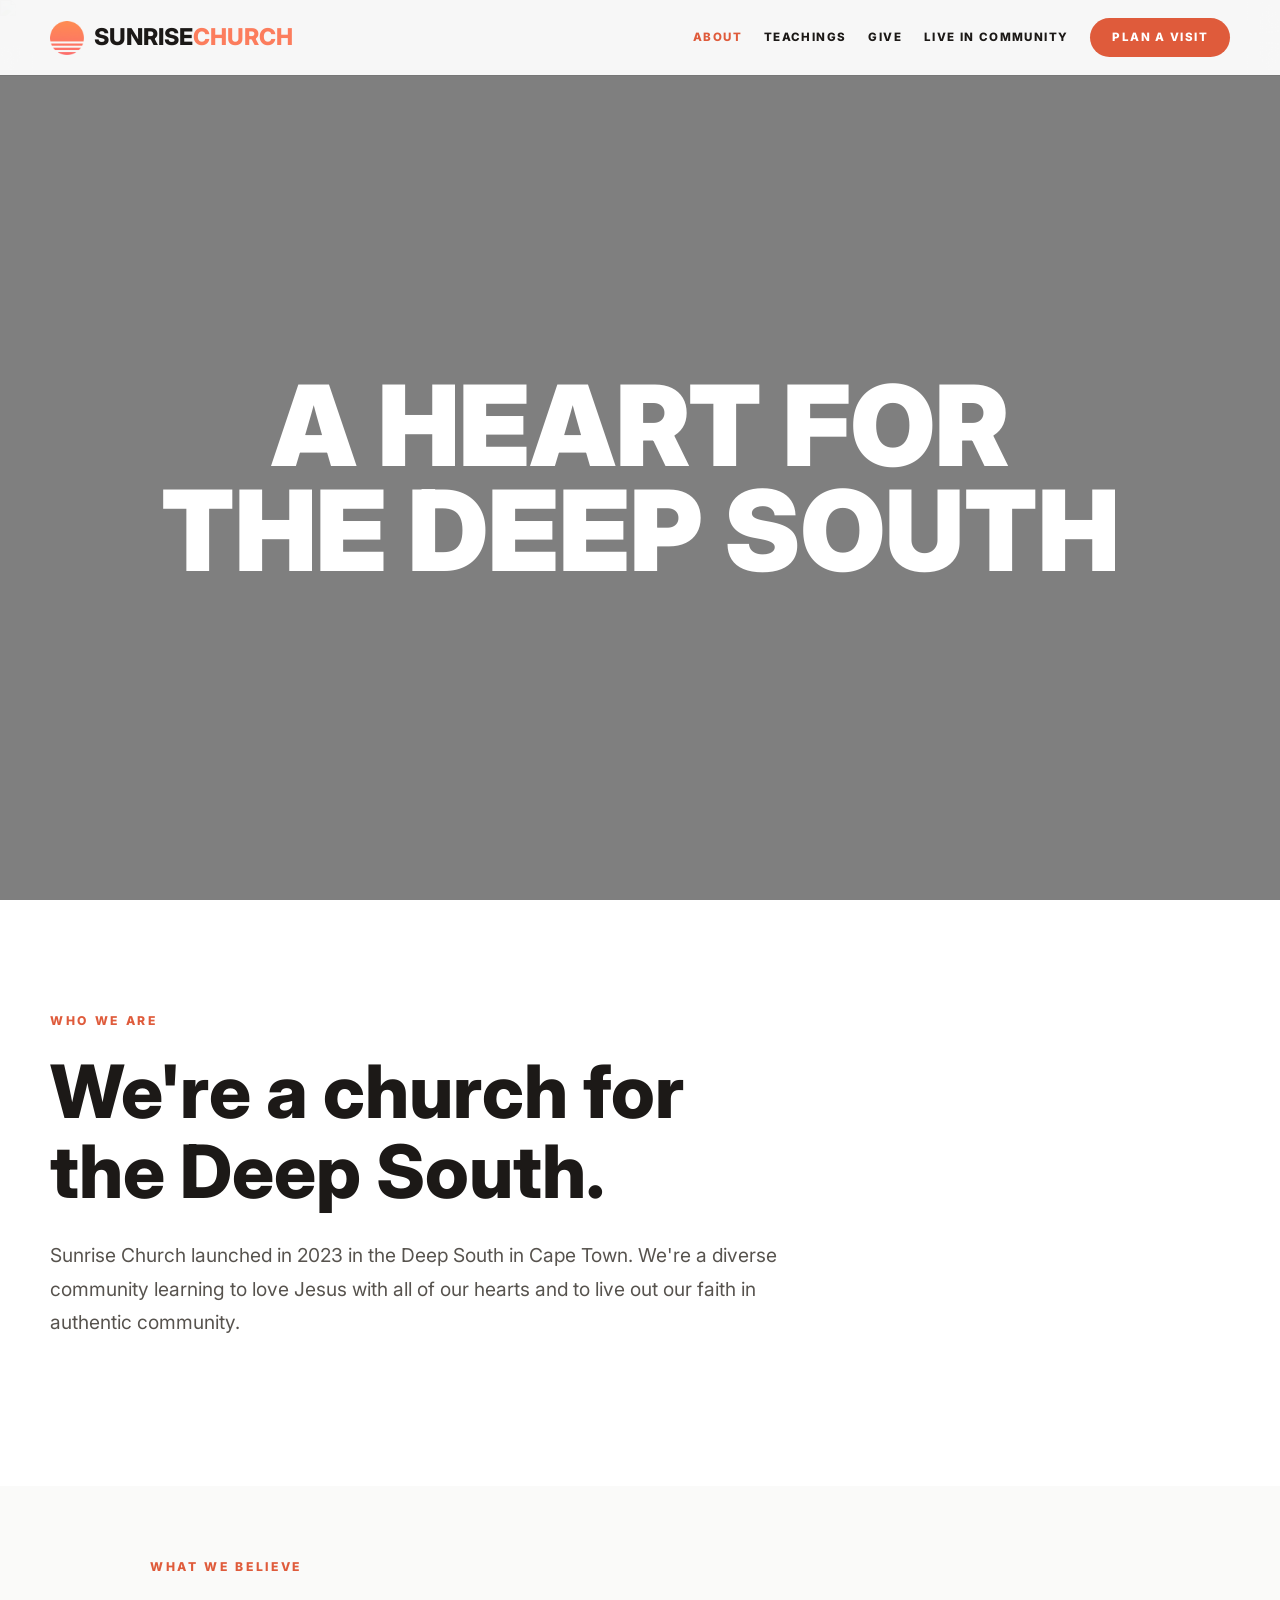
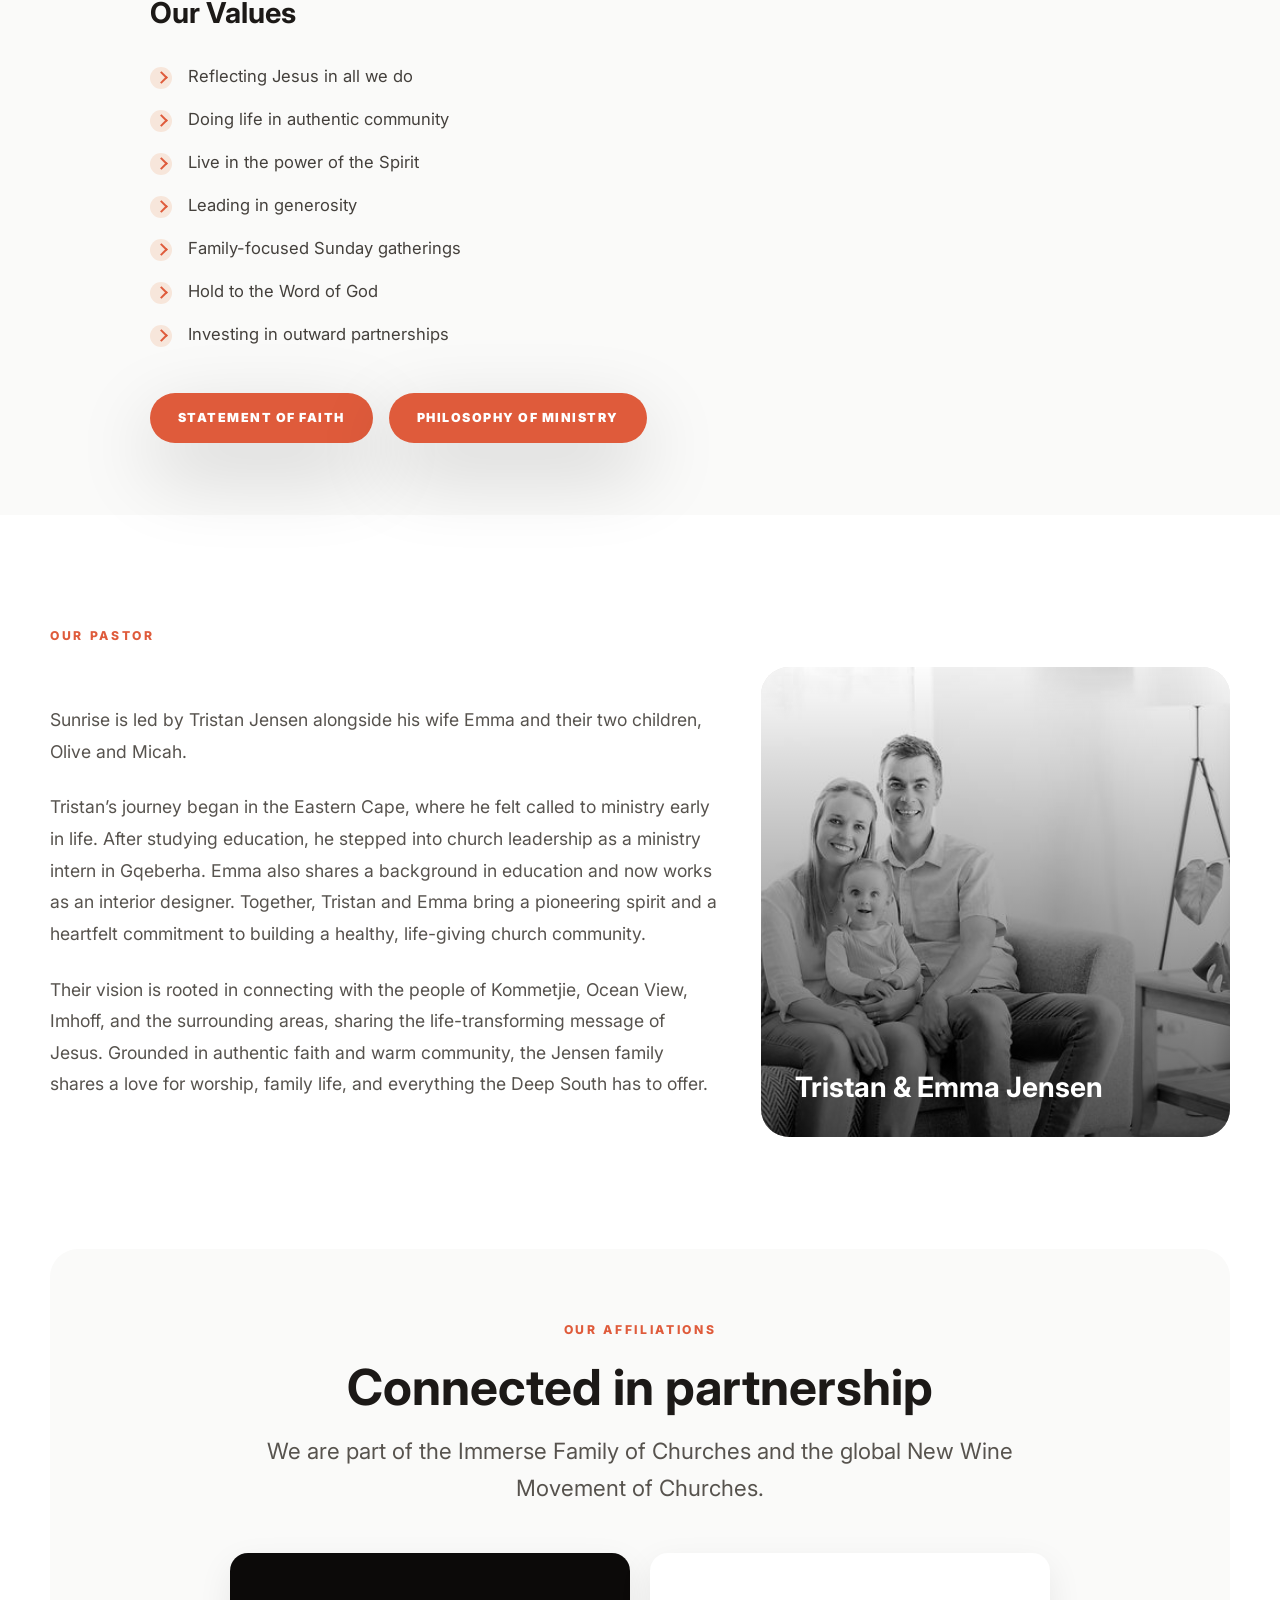
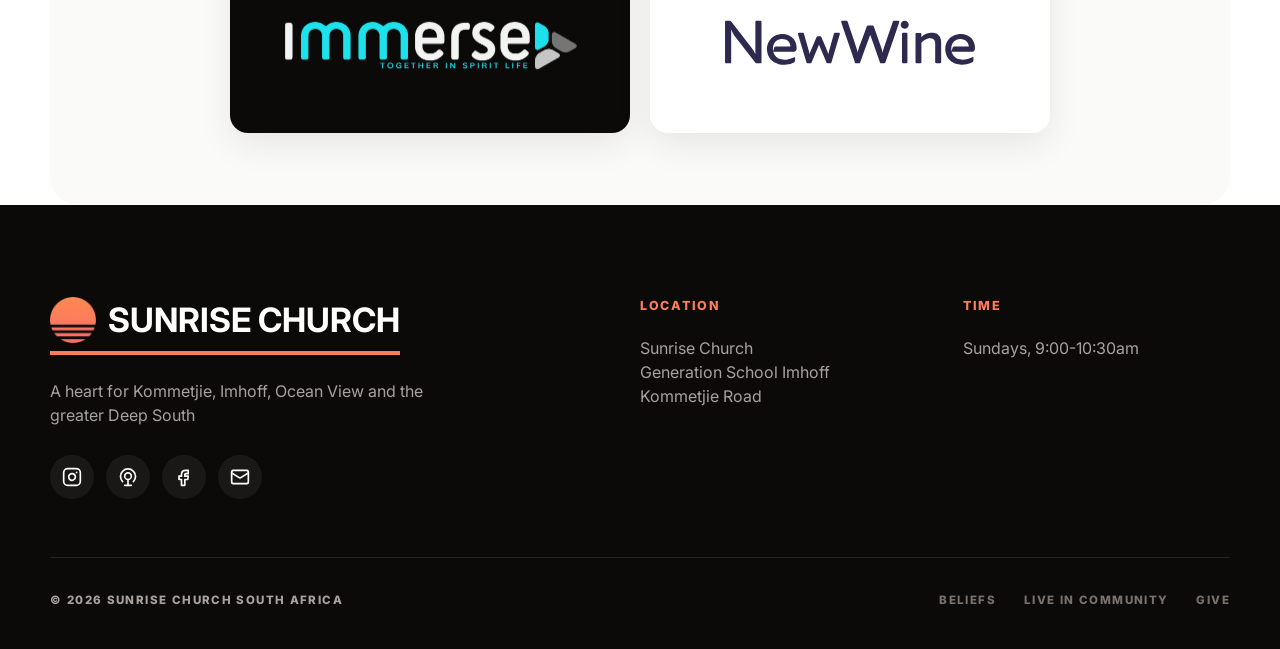
==== commit 4b1499d4: "Update title for About page" ====
--- a/about/index.html
+++ b/about/index.html
@@ -68,7 +68,7 @@
         >
         <div class="hero-overlay"></div>
         <div class="hero-content">
-          <h1>A HEART FOR<br>THE SOUTH</h1>
+          <h1>A HEART FOR<br>THE DEEP SOUTH</h1>
         </div>
       </section>
 
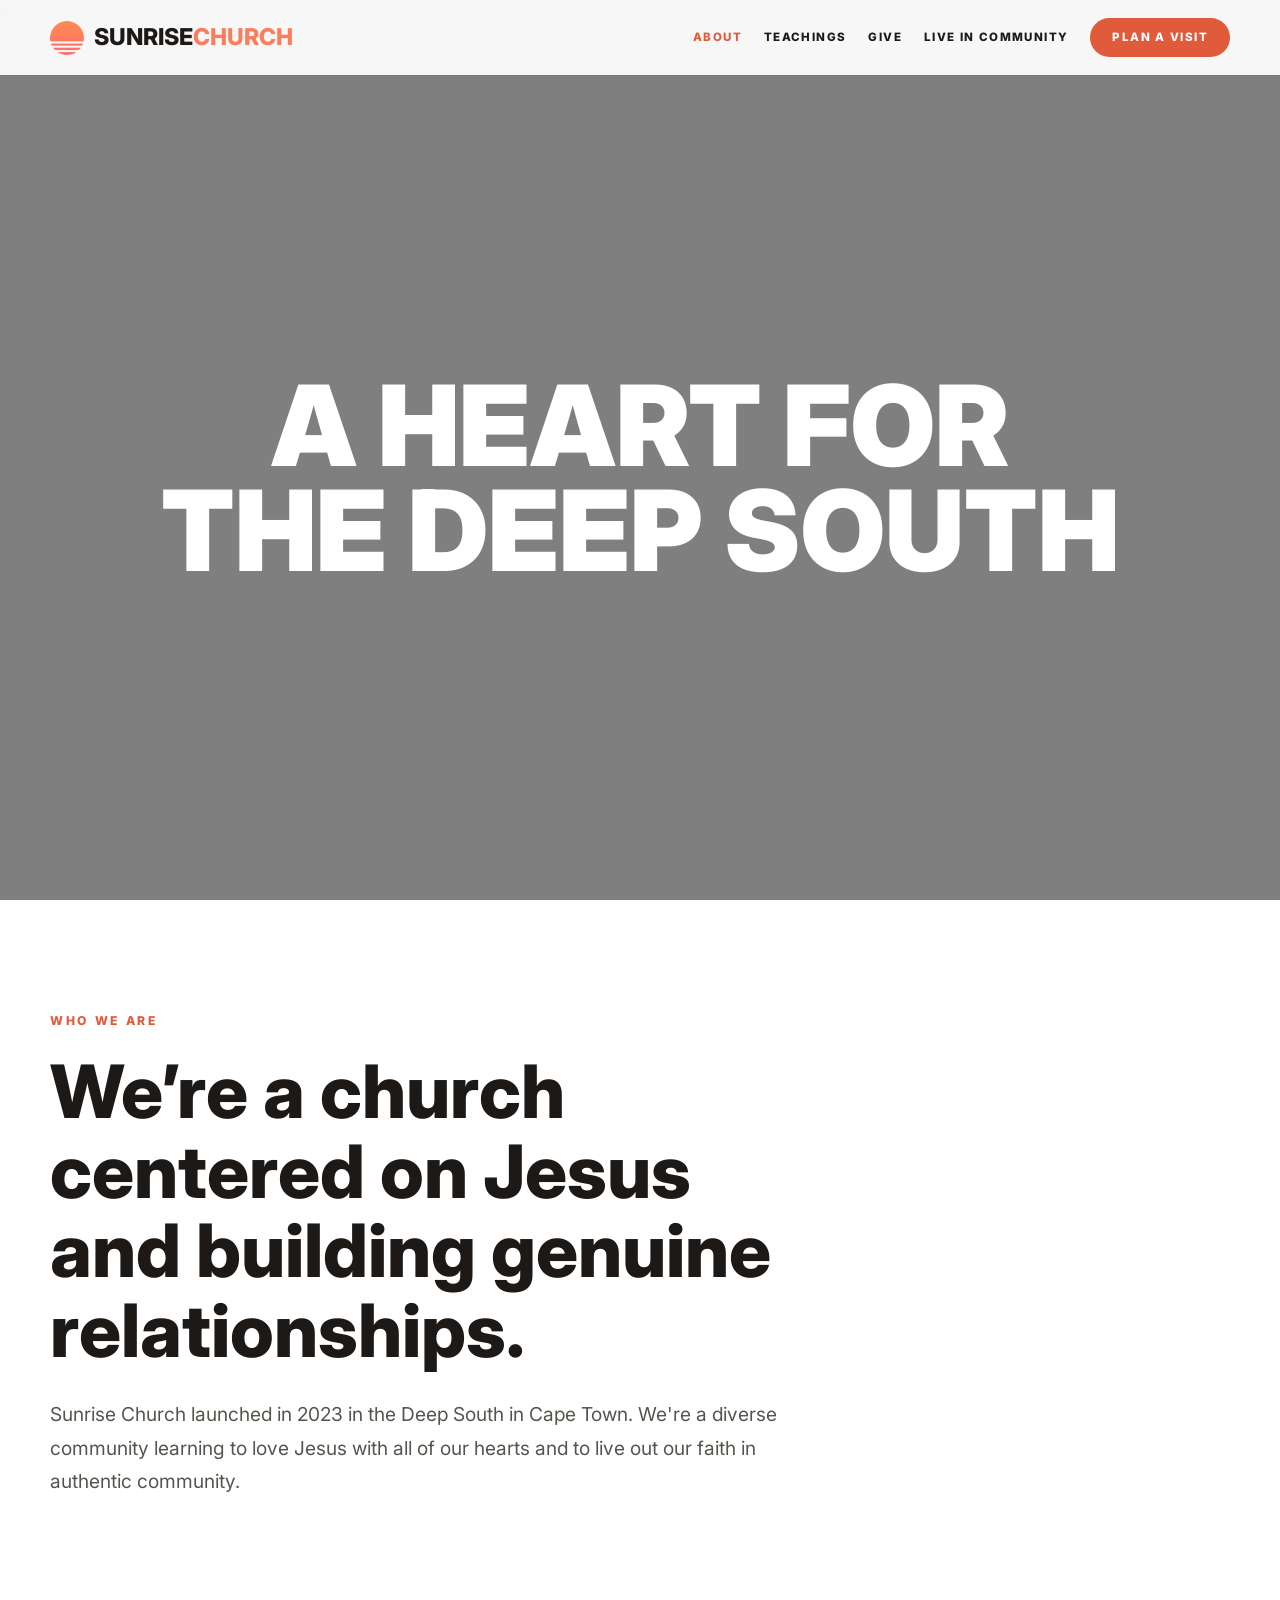
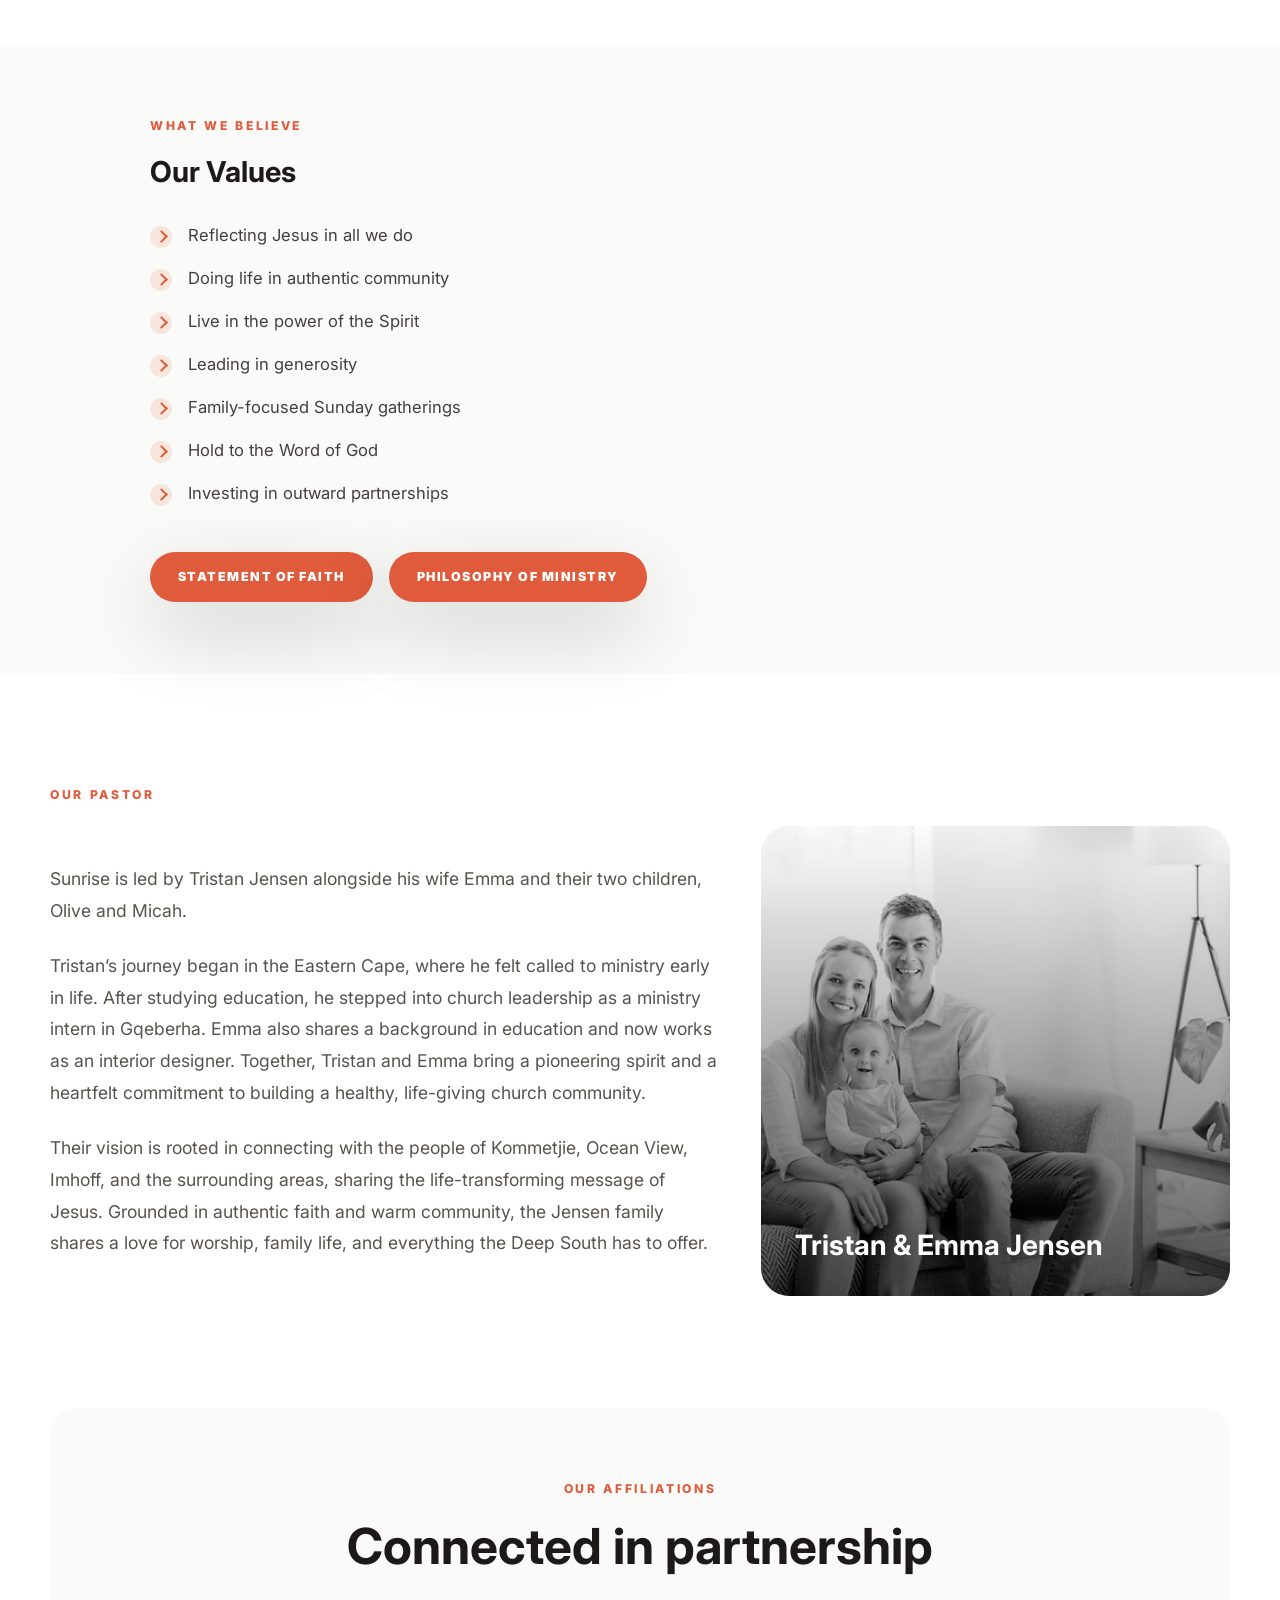
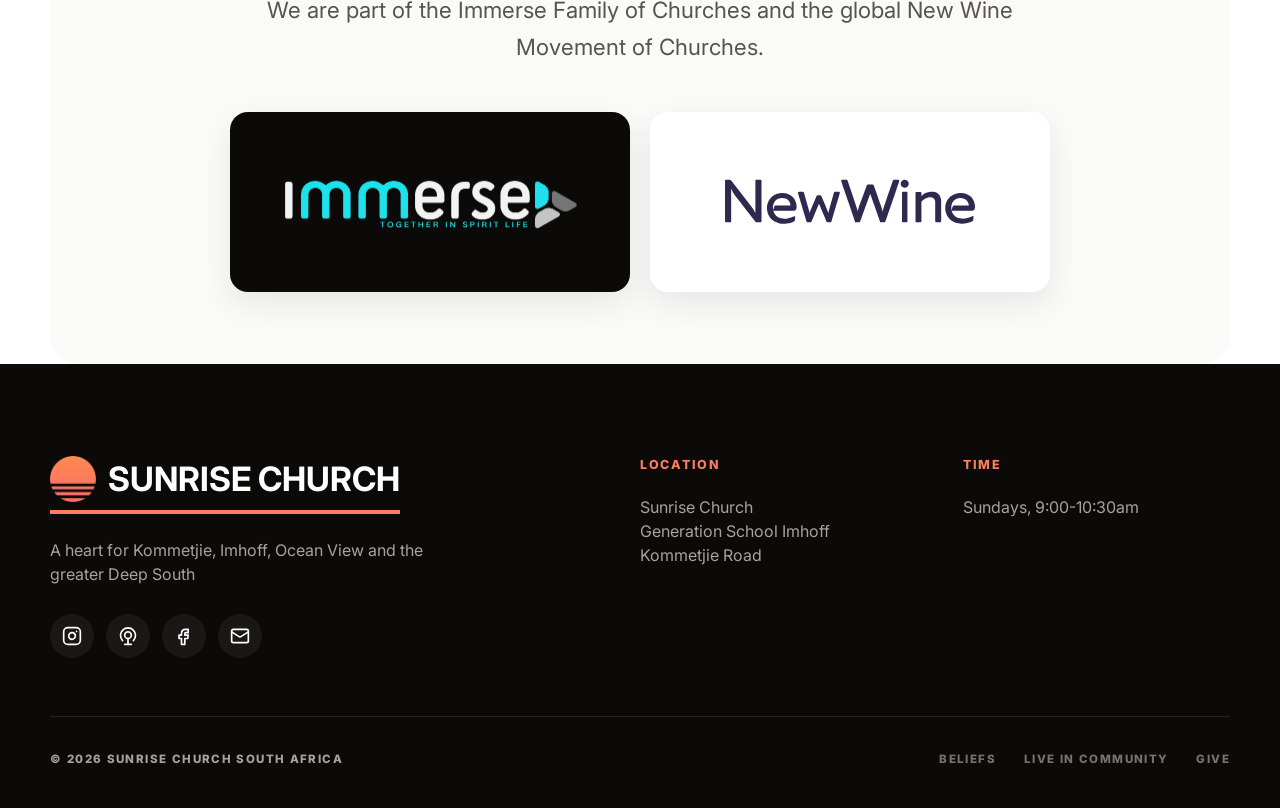
==== commit c4d92fe2: "Edited Subtitle under hero section for about" ====
--- a/about/index.html
+++ b/about/index.html
@@ -75,7 +75,7 @@
       <section class="section">
         <div class="container about-intro-copy">
           <span class="eyebrow">Who we are</span>
-          <h2 class="section-title">We're a church for the Deep South.</h2>
+          <h2 class="section-title">We’re a church centered on Jesus and building genuine relationships.</h2>
           <p class="lead">
             Sunrise Church launched in 2023 in the Deep South in Cape Town.
             We're a diverse community learning to love Jesus with all of our
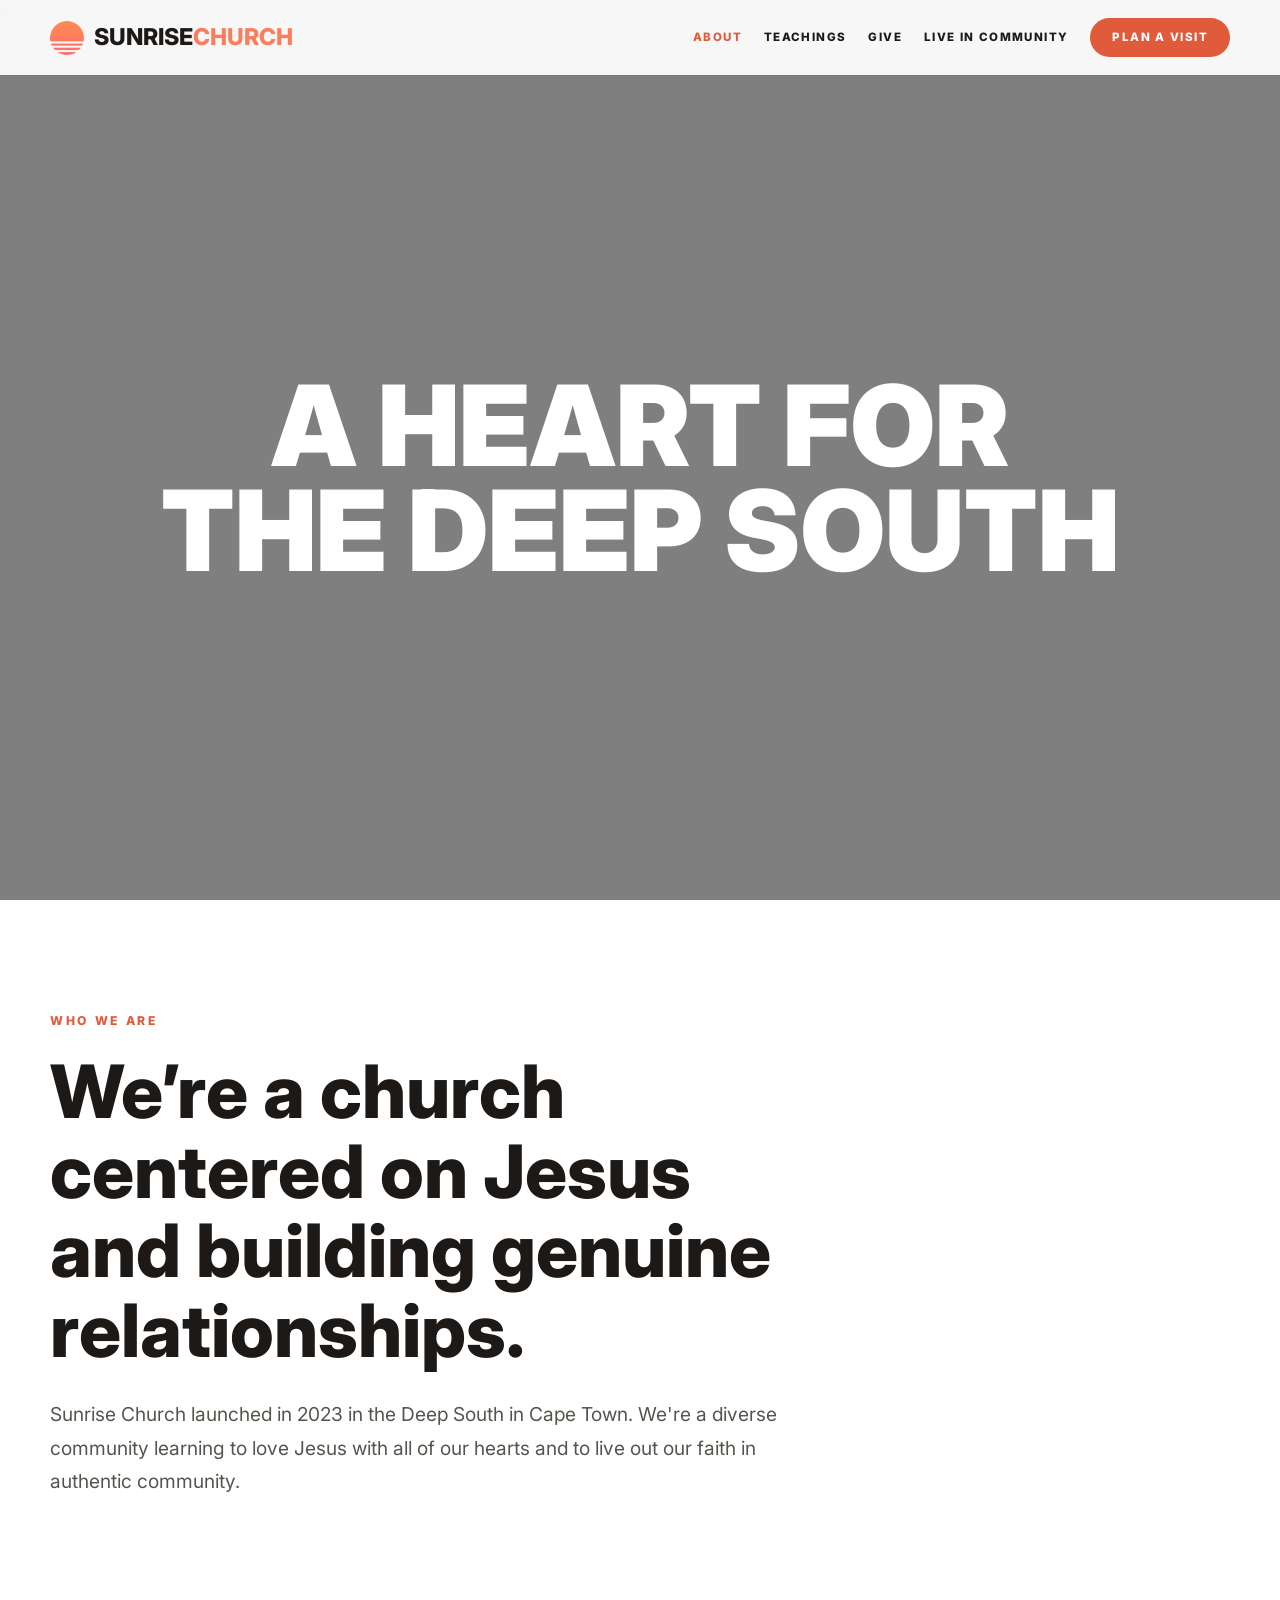
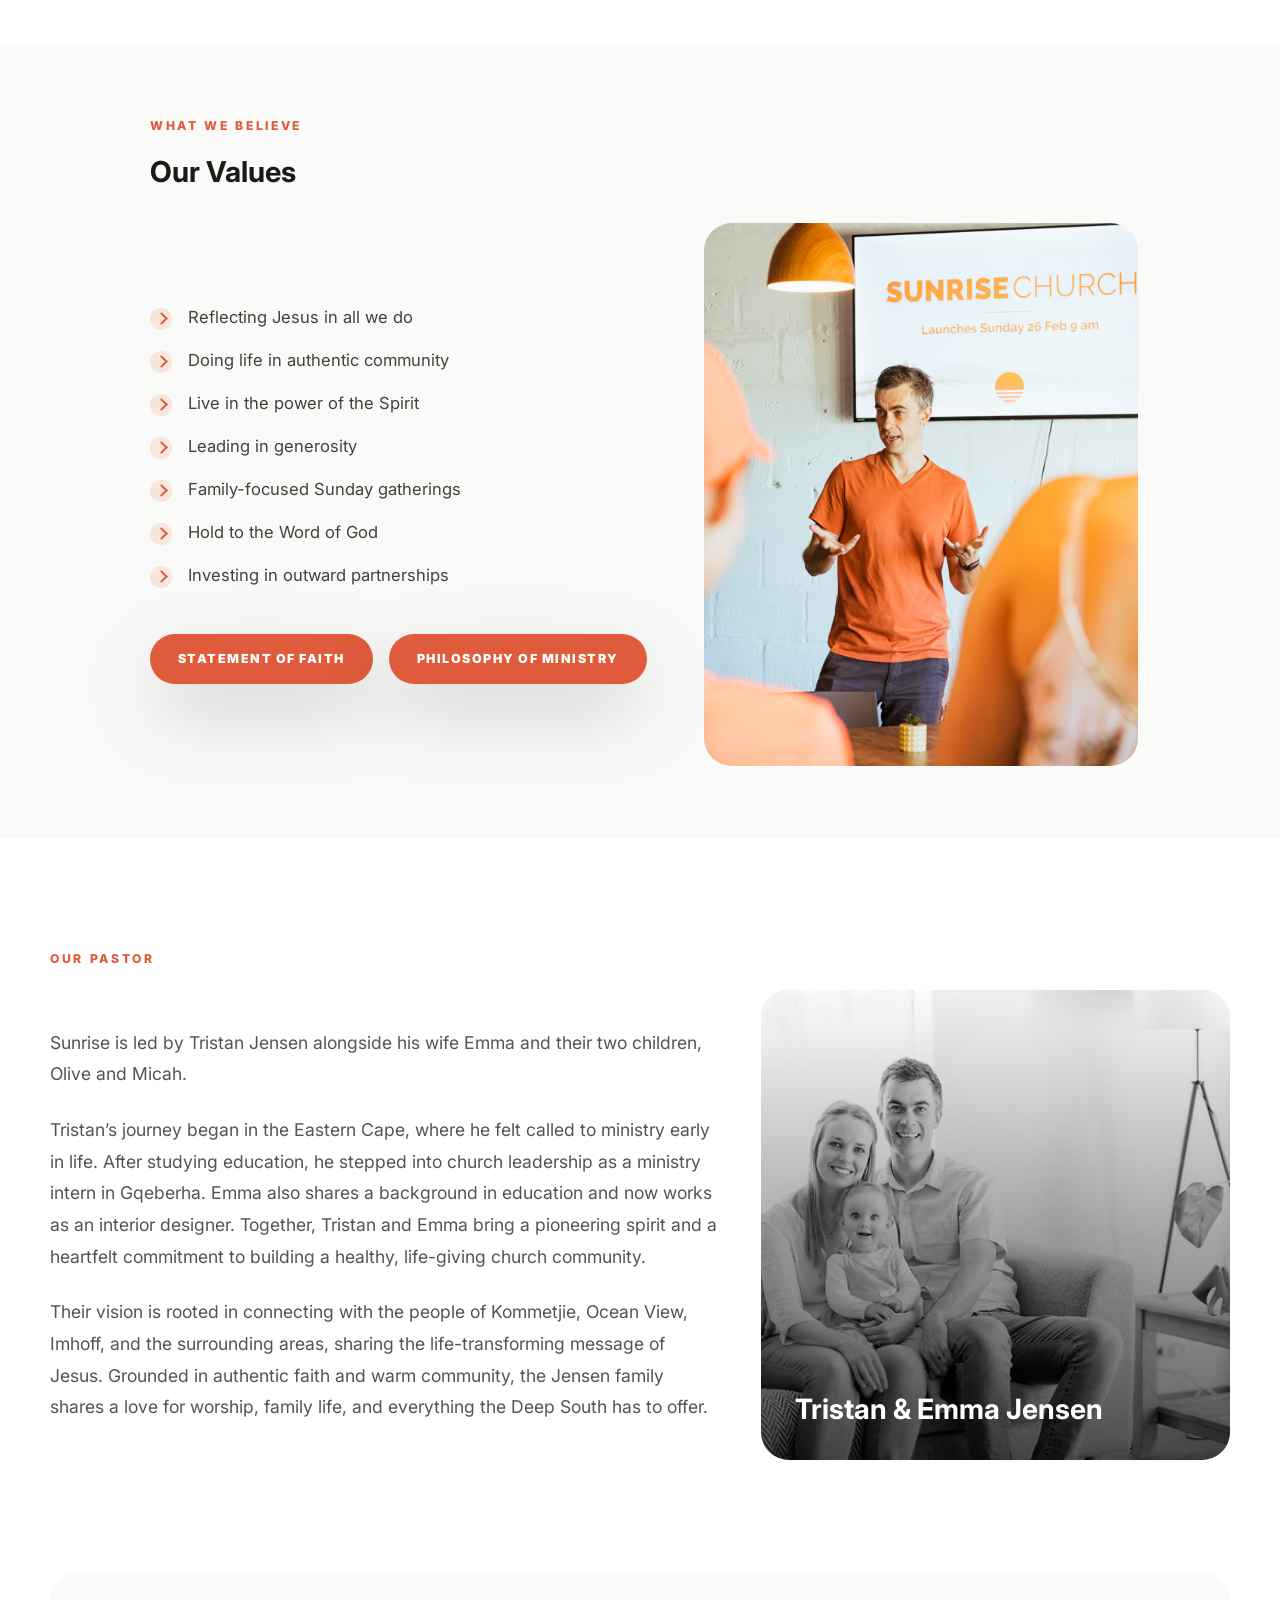
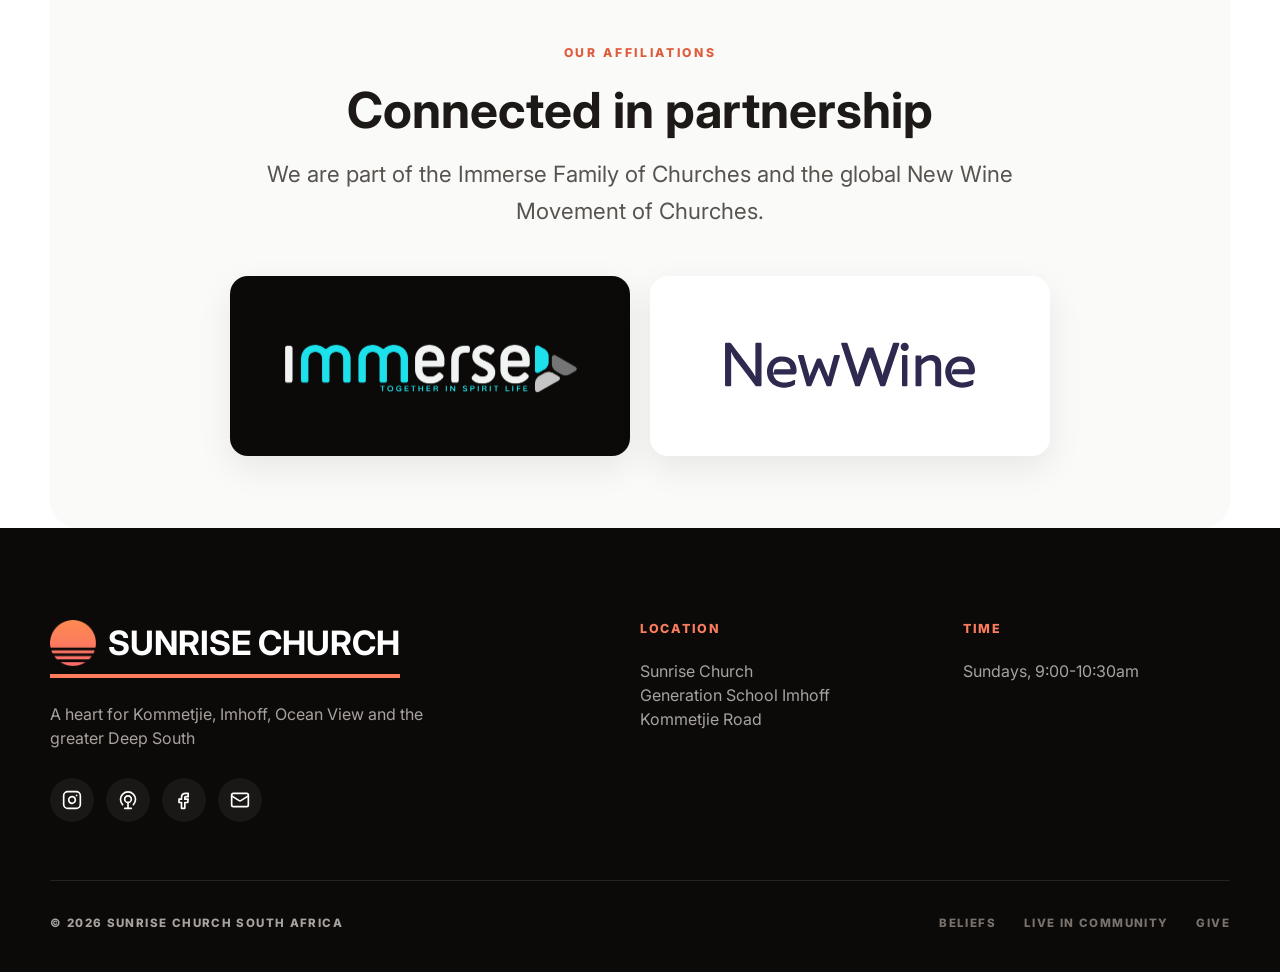
==== commit 601fa2cb: "Add image to About us" ====
--- a/about/index.html
+++ b/about/index.html
@@ -89,32 +89,41 @@
           <section class="beliefs-panel">
           <span class="eyebrow">What we believe</span>
           <h2>Our Values</h2>
-          <ul class="check-list">
-            <li>Reflecting Jesus in all we do</li>
-            <li>Doing life in authentic community</li>
-            <li>Live in the power of the Spirit</li>
-            <li>Leading in generosity</li>
-            <li>Family-focused Sunday gatherings</li>
-            <li>Hold to the Word of God</li>
-            <li>Investing in outward partnerships</li>
-          </ul>
-          <div class="button-row">
-            <a
-              class="btn btn-primary"
-              href="Sunrise-Statement_of_Faith.pdf"
-              target="_blank"
-              rel="noopener noreferrer"
+          <div class="beliefs-layout">
+            <div>
+              <ul class="check-list">
+                <li>Reflecting Jesus in all we do</li>
+                <li>Doing life in authentic community</li>
+                <li>Live in the power of the Spirit</li>
+                <li>Leading in generosity</li>
+                <li>Family-focused Sunday gatherings</li>
+                <li>Hold to the Word of God</li>
+                <li>Investing in outward partnerships</li>
+              </ul>
+              <div class="button-row">
+                <a
+                  class="btn btn-primary"
+                  href="Sunrise-Statement_of_Faith.pdf"
+                  target="_blank"
+                  rel="noopener noreferrer"
+                >
+                  Statement of Faith
+                </a>
+                <a
+                  class="btn btn-primary"
+                  href="Sunrise-Philosophy_of_Ministry.pdf"
+                  target="_blank"
+                  rel="noopener noreferrer"
+                >
+                  Philosophy of Ministry
+                </a>
+              </div>
+            </div>
+            <img
+              class="beliefs-image"
+              src="../assets/images/sermon.jpg"
+              alt="A Sunrise Church sermon"
             >
-              Statement of Faith
-            </a>
-            <a
-              class="btn btn-primary"
-              href="Sunrise-Philosophy_of_Ministry.pdf"
-              target="_blank"
-              rel="noopener noreferrer"
-            >
-              Philosophy of Ministry
-            </a>
           </div>
           </section>
         </div>
--- a/assets/css/styles.css
+++ b/assets/css/styles.css
@@ -1156,6 +1156,21 @@
   line-height: 1.05;
 }
 
+.beliefs-layout {
+  display: grid;
+  grid-template-columns: minmax(0, 1fr) minmax(260px, 0.7fr);
+  align-items: center;
+  gap: 48px;
+}
+
+.beliefs-image {
+  width: calc(100% + 80px);
+  max-width: none;
+  aspect-ratio: 4 / 5;
+  border-radius: var(--radius-lg);
+  object-fit: cover;
+}
+
 .belief-copy {
   display: grid;
   gap: 24px;
@@ -1173,7 +1188,6 @@
 }
 
 .beliefs-panel .check-list {
-  max-width: 800px;
   margin-bottom: 46px;
 }
 
@@ -2038,6 +2052,7 @@
 
   .two-column,
   .pastor-layout,
+  .beliefs-layout,
   .card-grid.three,
   .giving-grid,
   .giving-intro,
@@ -2060,6 +2075,11 @@
   }
 
   .pastor-card {
+    max-width: 420px;
+  }
+
+  .beliefs-image {
+    width: 100%;
     max-width: 420px;
   }
 
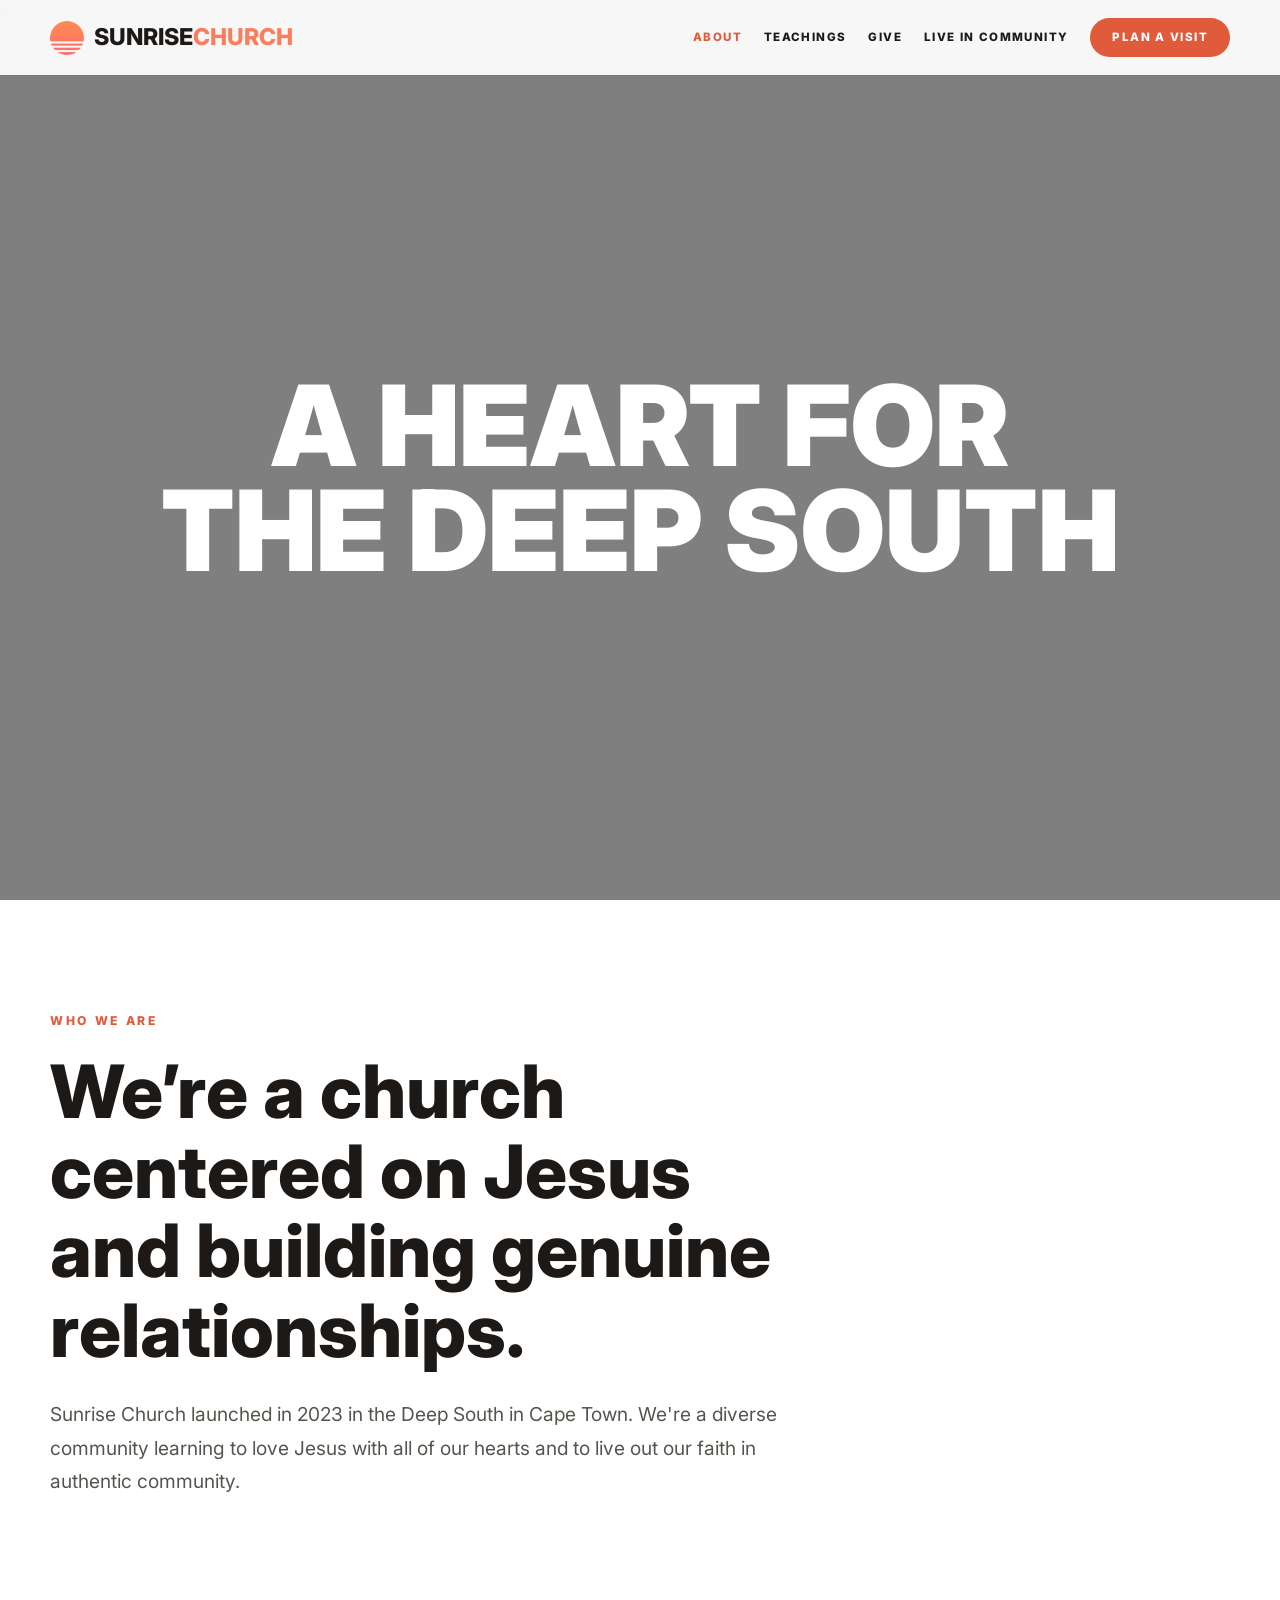
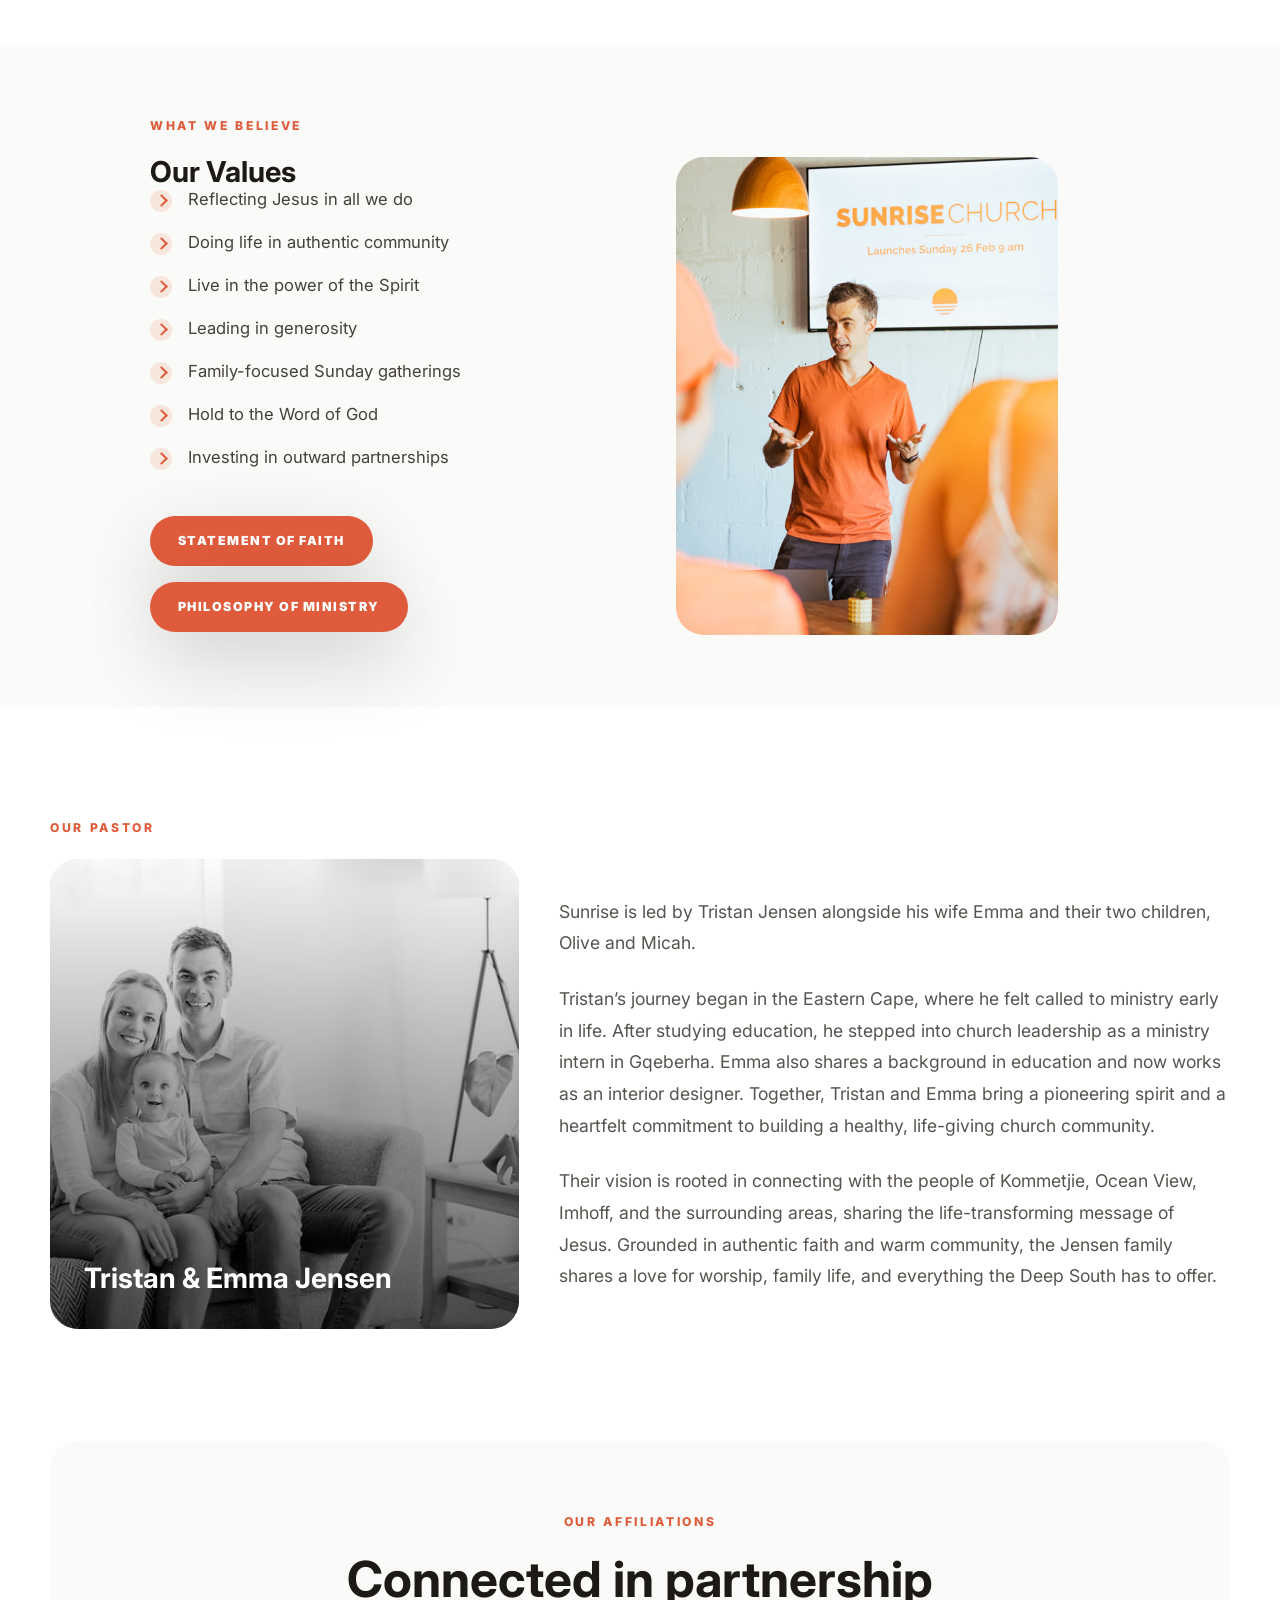
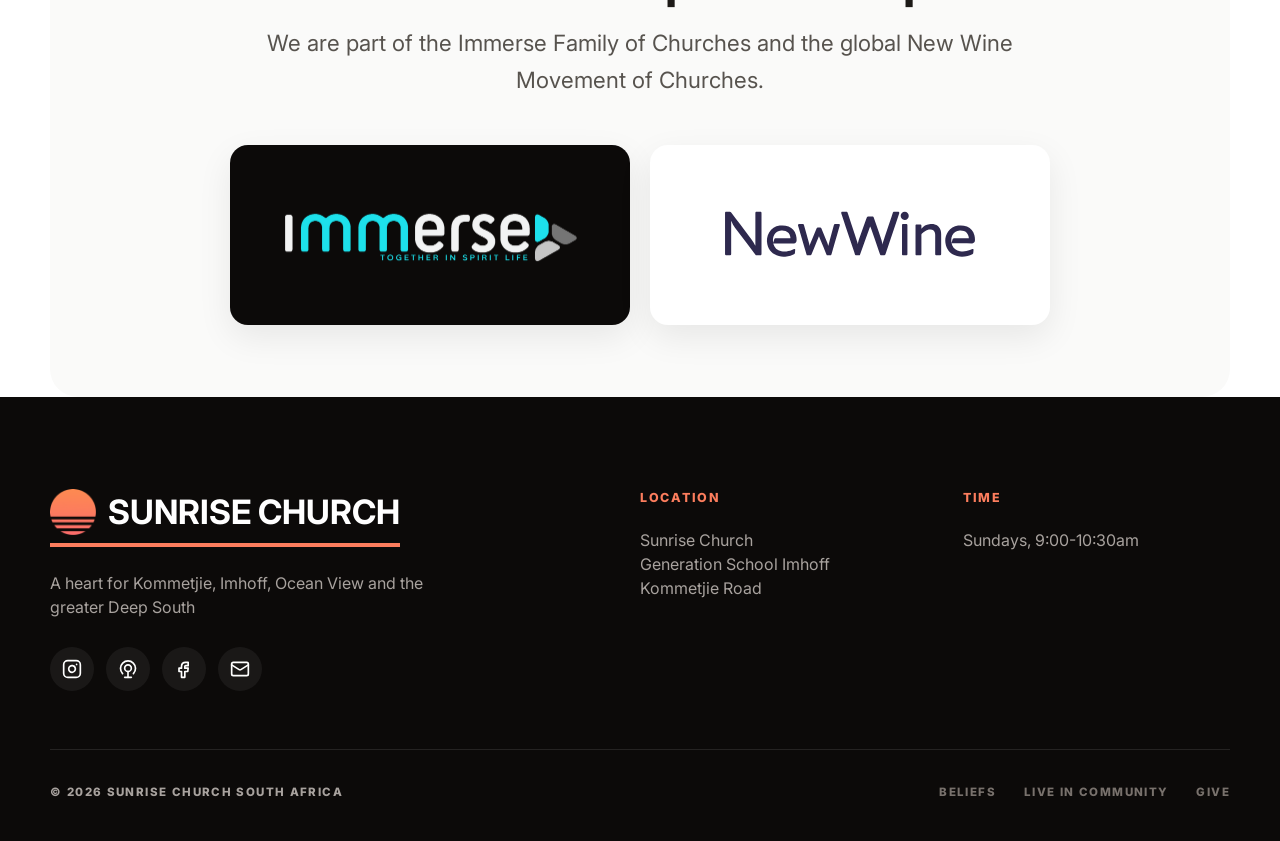
==== commit 058a4a0b: "Layout on about page" ====
--- a/about/index.html
+++ b/about/index.html
@@ -88,9 +88,9 @@
         <div class="container">
           <section class="beliefs-panel">
           <span class="eyebrow">What we believe</span>
-          <h2>Our Values</h2>
           <div class="beliefs-layout">
             <div>
+              <h2>Our Values</h2>
               <ul class="check-list">
                 <li>Reflecting Jesus in all we do</li>
                 <li>Doing life in authentic community</li>
@@ -133,6 +133,15 @@
         <section class="pastor-section">
           <h2 class="eyebrow">Our Pastor</h2>
           <div class="pastor-layout">
+            <div class="pastor-card">
+              <img
+                src="../assets/images/tristan-emma-olive.jpg"
+                alt="Pastor Tristan and Emma Jensen with Olive"
+              >
+              <div>
+                <strong>Tristan &amp; Emma Jensen</strong>
+              </div>
+            </div>
             <div class="pastor-copy">
               <p class="large-copy">
                 Sunrise is led by Tristan Jensen alongside his wife Emma and their two children, Olive and Micah.
@@ -143,15 +152,6 @@
               <p class="large-copy">
                 Their vision is rooted in connecting with the people of Kommetjie, Ocean View, Imhoff, and the surrounding areas, sharing the life-transforming message of Jesus. Grounded in authentic faith and warm community, the Jensen family shares a love for worship, family life, and everything the Deep South has to offer.
               </p>
-            </div>
-            <div class="pastor-card">
-              <img
-                src="../assets/images/tristan-emma-olive.jpg"
-                alt="Pastor Tristan and Emma Jensen with Olive"
-              >
-              <div>
-                <strong>Tristan &amp; Emma Jensen</strong>
-              </div>
             </div>
           </div>
         </section>
--- a/assets/css/styles.css
+++ b/assets/css/styles.css
@@ -1151,21 +1151,20 @@
 }
 
 .beliefs-panel h2 {
-  margin: 0 0 36px;
+  margin: 0;
   font-size: 1.8rem;
   line-height: 1.05;
 }
 
 .beliefs-layout {
   display: grid;
-  grid-template-columns: minmax(0, 1fr) minmax(260px, 0.7fr);
-  align-items: center;
+  grid-template-columns: minmax(0, 1fr) minmax(300px, 0.8fr);
+  align-items: start;
   gap: 48px;
 }
 
 .beliefs-image {
-  width: calc(100% + 80px);
-  max-width: none;
+  width: 100%;
   aspect-ratio: 4 / 5;
   border-radius: var(--radius-lg);
   object-fit: cover;
@@ -1201,7 +1200,7 @@
 
 .pastor-layout {
   display: grid;
-  grid-template-columns: minmax(0, 1fr) minmax(220px, 0.7fr);
+  grid-template-columns: minmax(220px, 0.7fr) minmax(0, 1fr);
   align-items: center;
   gap: 40px;
 }
